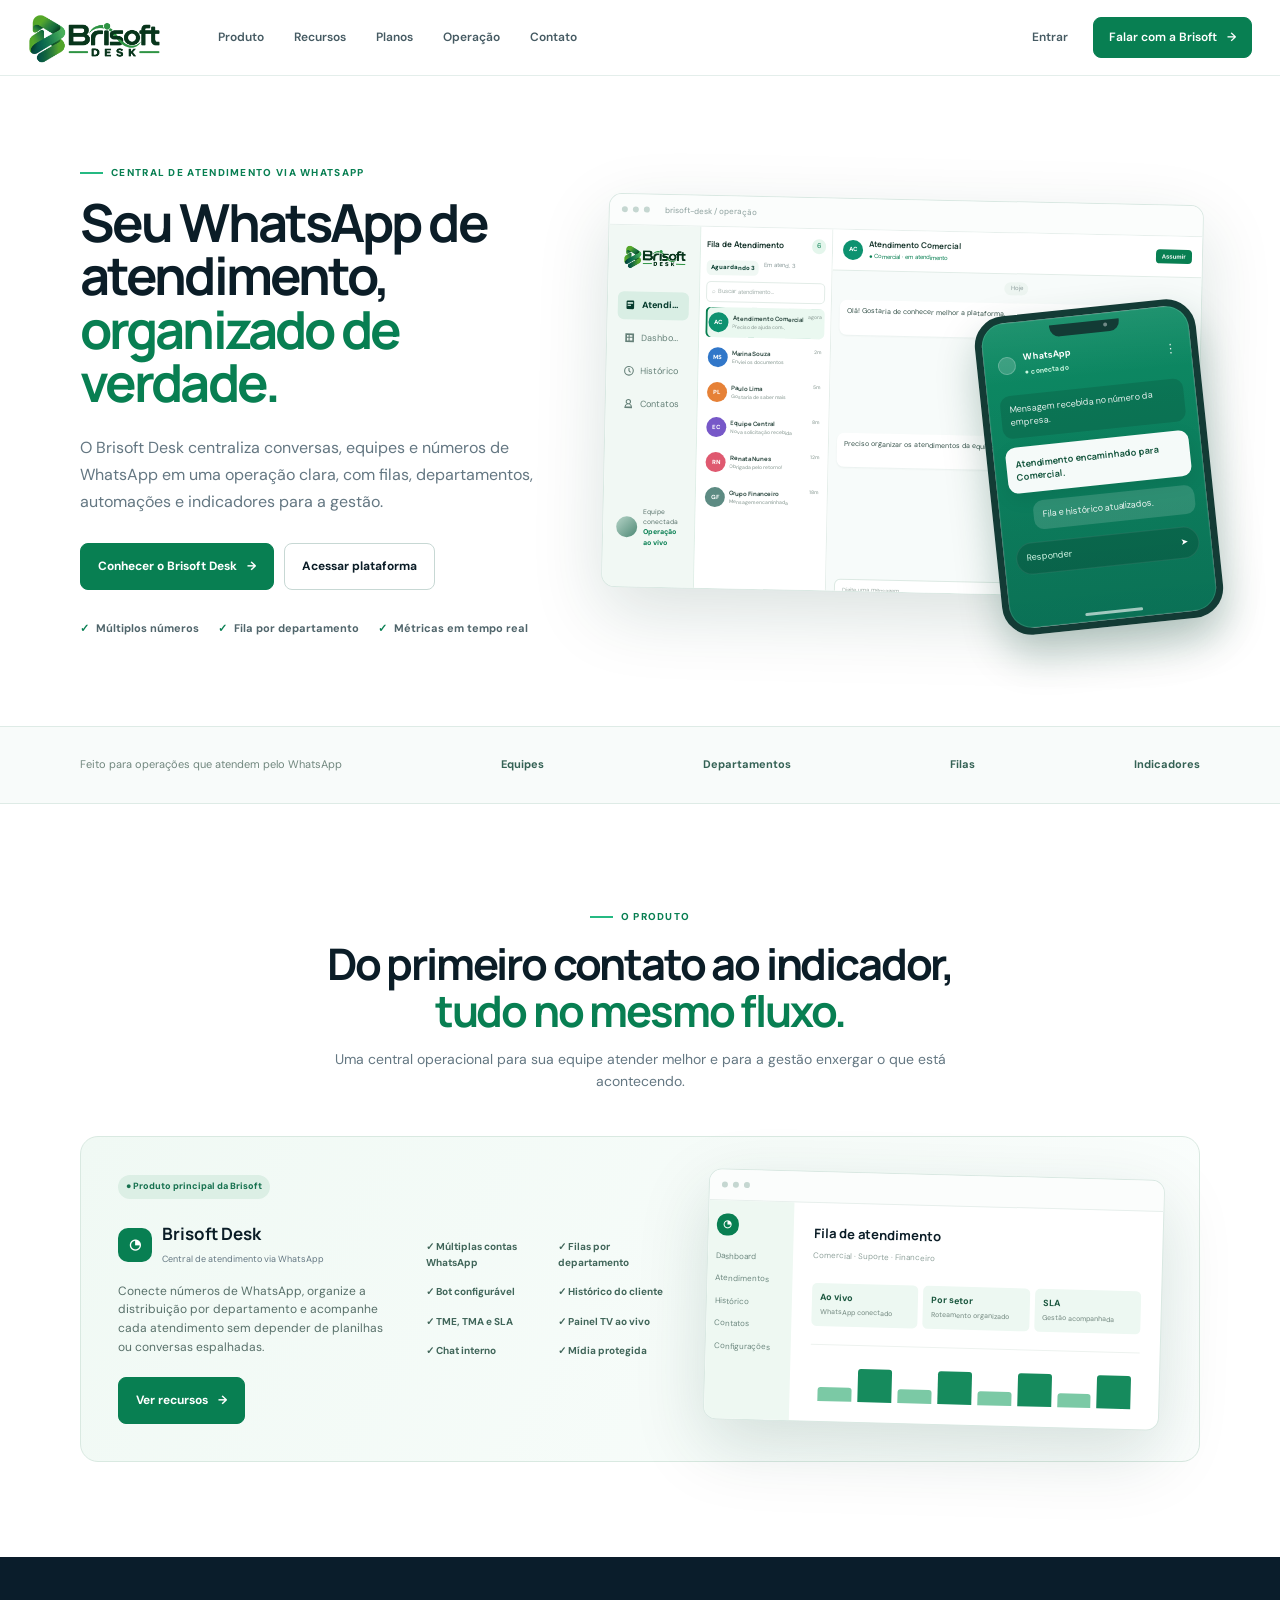
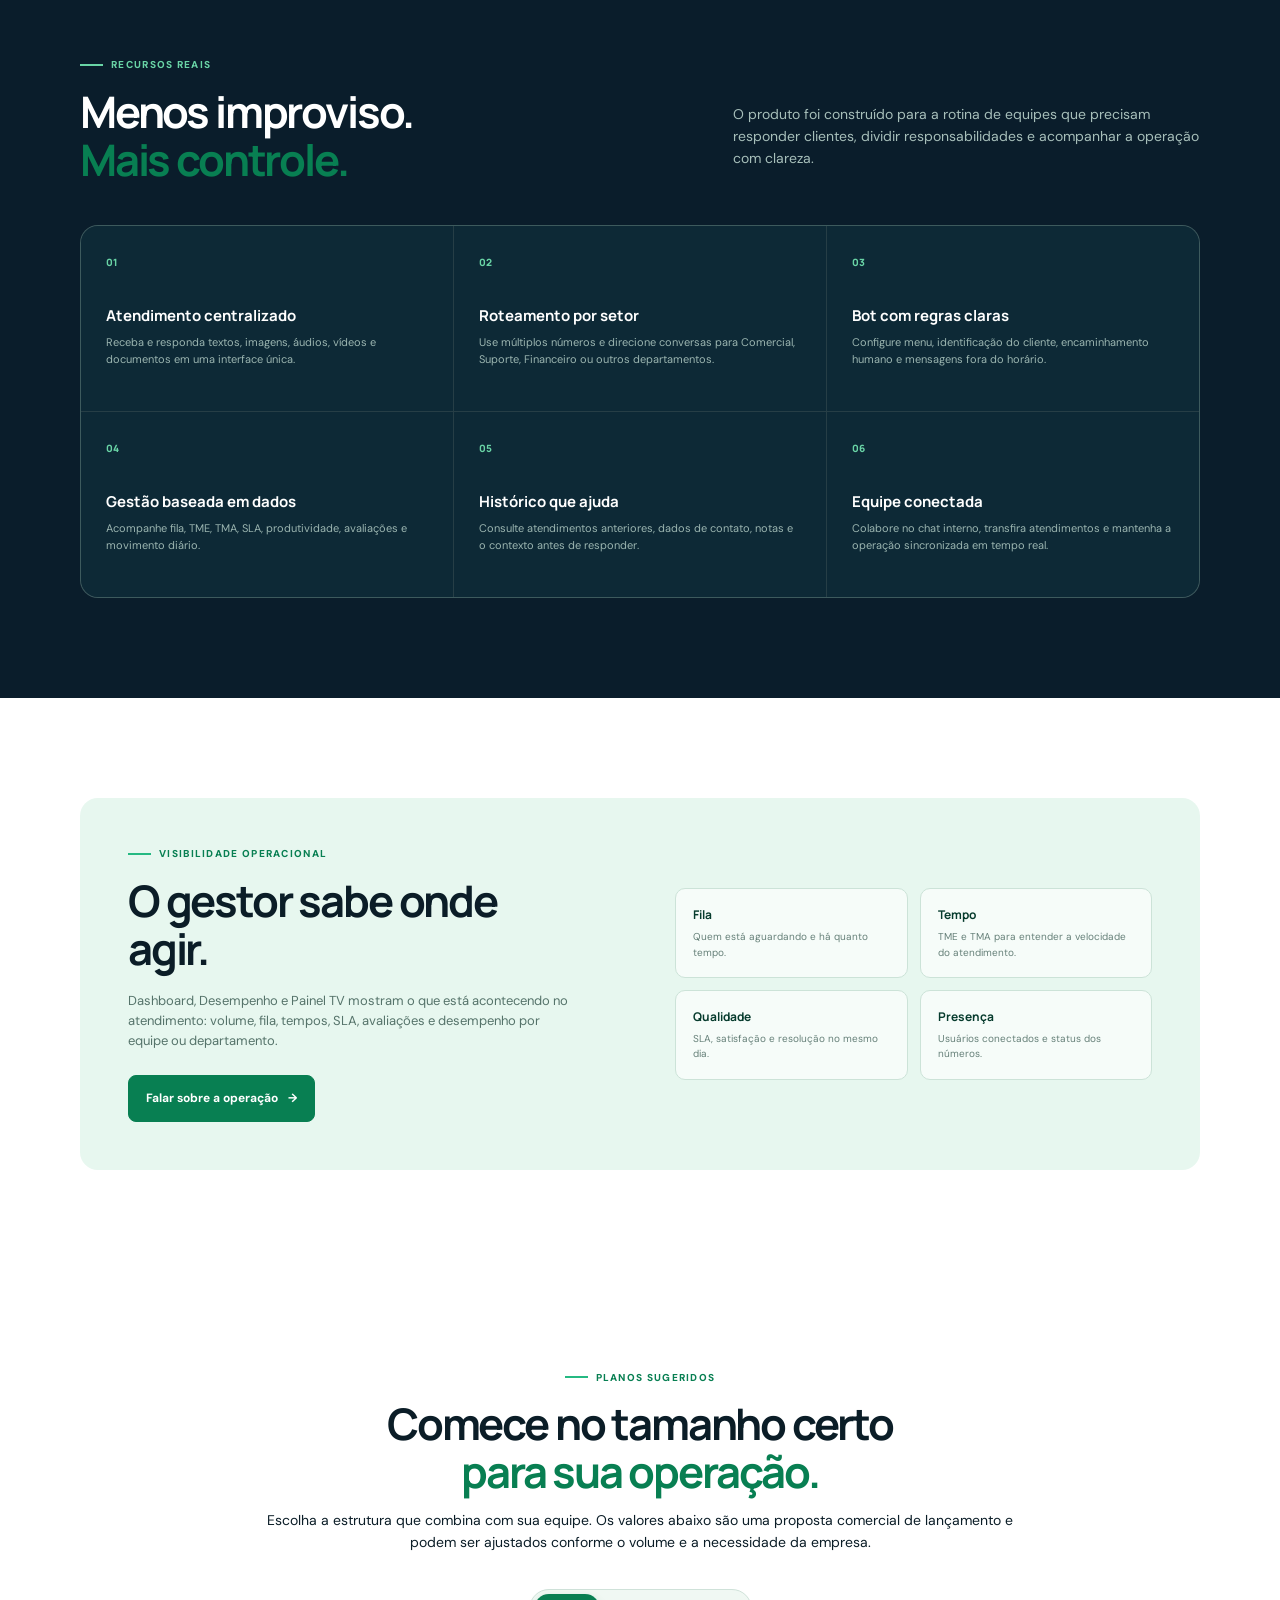
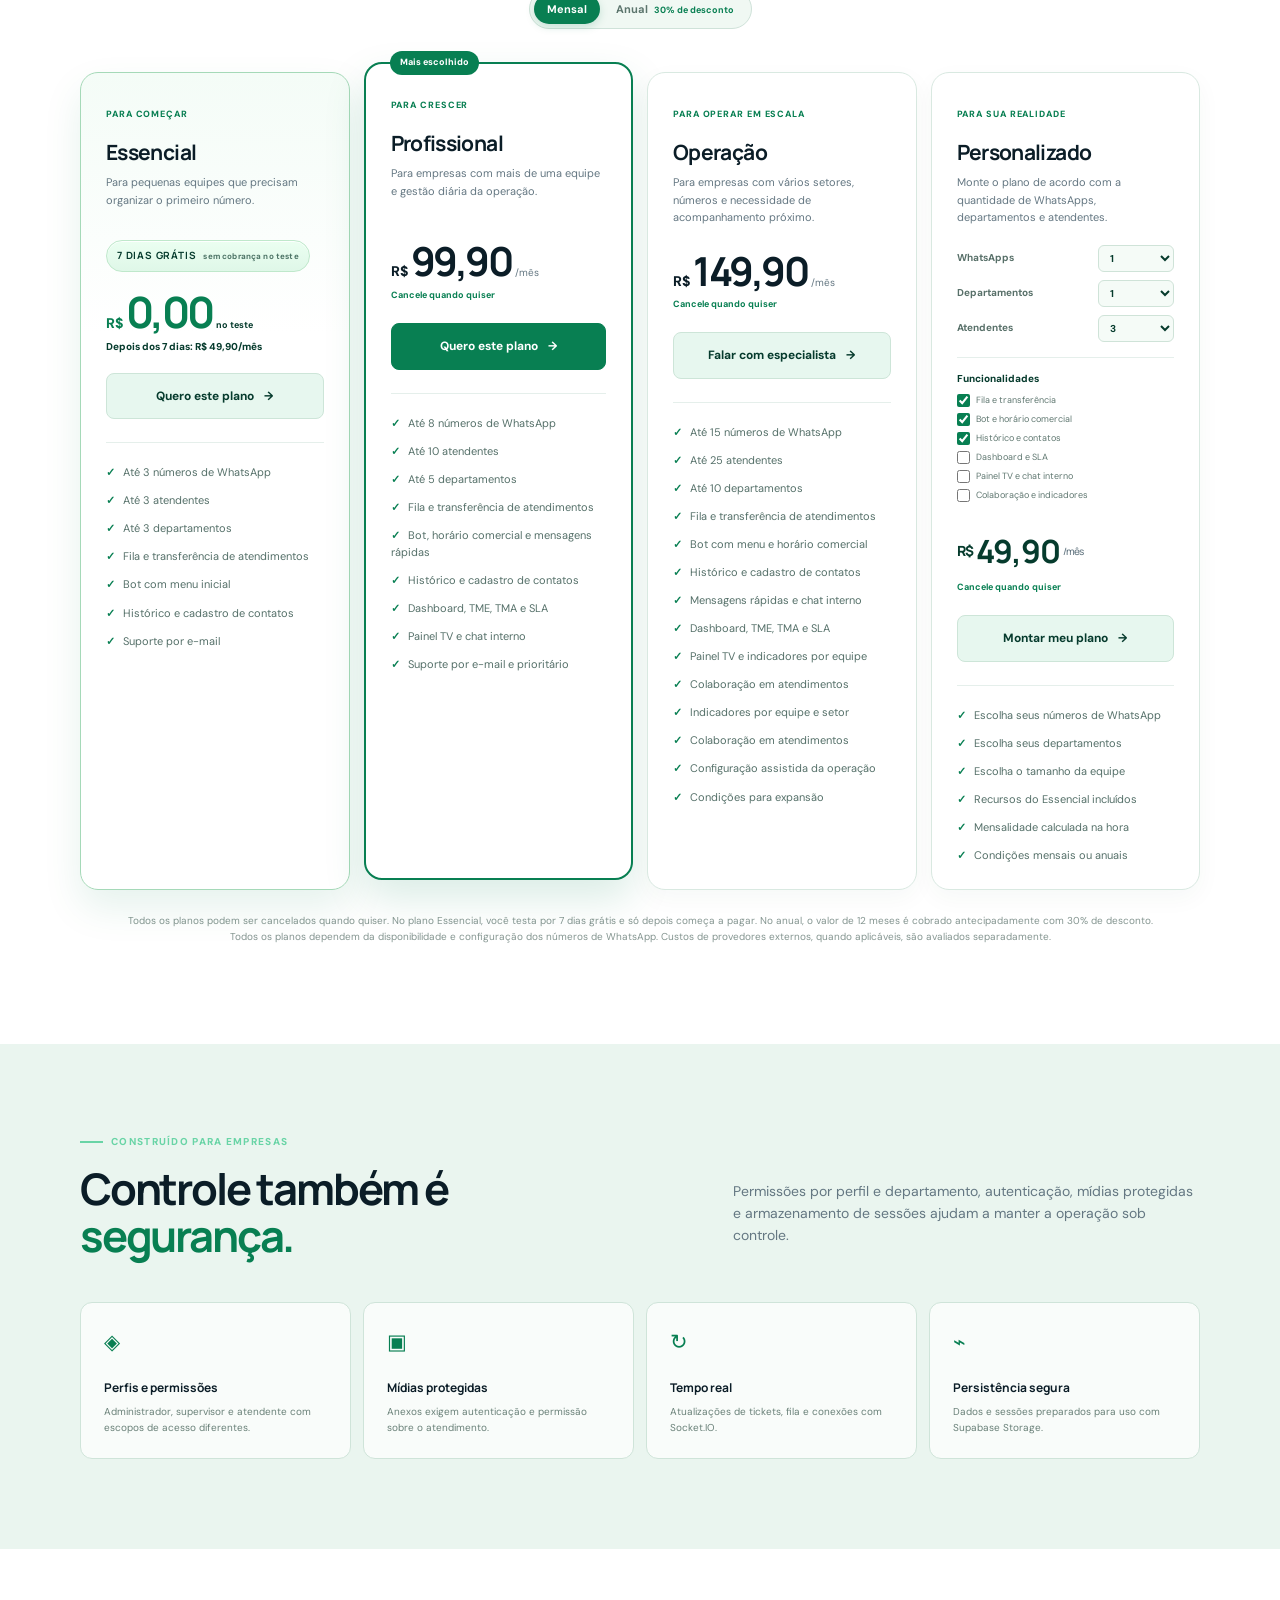
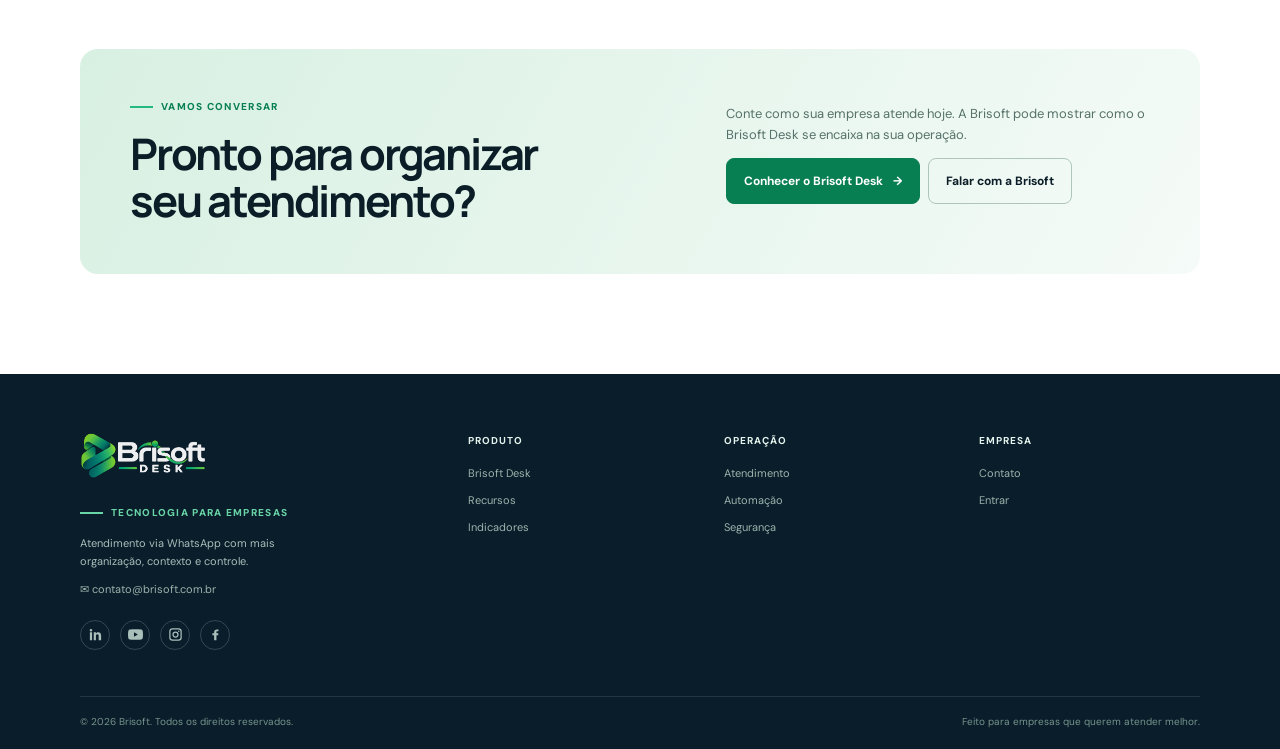
==== index.html @ 1500374e "first commit" ====
<!doctype html>
<html lang="pt-BR">
  <head>
    <meta charset="UTF-8" />
    <meta name="viewport" content="width=device-width, initial-scale=1.0" />
    <meta
      name="description"
      content="Brisoft Desk: central de atendimento via WhatsApp para organizar equipes, filas e indicadores em um só lugar."
    />
    <title>Brisoft Desk | Atendimento via WhatsApp, organizado</title>
    <link rel="preconnect" href="https://fonts.googleapis.com" />
    <link rel="preconnect" href="https://fonts.gstatic.com" crossorigin />
    <link
      href="https://fonts.googleapis.com/css2?family=DM+Sans:wght@400;500;600;700&family=Manrope:wght@700;800&display=swap"
      rel="stylesheet"
    />
    <link rel="stylesheet" href="assets/css/styles.css" />
  </head>
  <body>
    <header class="site-header">
      <a class="brand" href="#inicio" aria-label="Brisoft Desk início"
        ><img src="assets/images/logo_tema_claro.png" alt="Brisoft Desk"
      /></a>
      <button class="menu-toggle" aria-label="Abrir menu" aria-expanded="false">
        <span></span><span></span>
      </button>
      <nav class="main-nav" aria-label="Navegação principal">
        <a href="#produto">Produto</a><a href="#recursos">Recursos</a
        ><a href="#planos">Planos</a><a href="#operacao">Operação</a
        ><a href="#contato">Contato</a>
      </nav>
      <div class="header-actions">
        <a
          class="login-link"
          href="https://desk.brisoft.com.br/login"
          target="_blank"
          rel="noopener noreferrer"
          >Entrar</a
        ><a class="button button-small" href="#contato"
          >Falar com a Brisoft <span>→</span></a
        >
      </div>
    </header>

    <main>
      <section class="hero section-shell" id="inicio">
        <div class="hero-copy reveal">
          <p class="eyebrow">
            <span></span> CENTRAL DE ATENDIMENTO VIA WHATSAPP
          </p>
          <h1>Seu WhatsApp de atendimento, <em>organizado de verdade.</em></h1>
          <p class="hero-text">
            O Brisoft Desk centraliza conversas, equipes e números de WhatsApp
            em uma operação clara, com filas, departamentos, automações e
            indicadores para a gestão.
          </p>
          <div class="hero-actions">
            <a class="button" href="#contato"
              >Conhecer o Brisoft Desk <span>→</span></a
            ><a
              class="button button-outline"
              href="https://desk.brisoft.com.br/login"
              target="_blank"
              rel="noopener noreferrer"
              >Acessar plataforma</a
            >
          </div>
          <ul class="proof-list" aria-label="Recursos reais">
            <li><span>✓</span> Múltiplos números</li>
            <li><span>✓</span> Fila por departamento</li>
            <li><span>✓</span> Métricas em tempo real</li>
          </ul>
        </div>
        <div class="hero-visual reveal reveal-delay">
          <div class="window dashboard-window">
            <div class="window-bar">
              <i></i><i></i><i></i><b>brisoft-desk / operação</b>
            </div>
            <div class="dashboard-layout">
              <aside class="dashboard-sidebar">
                <div class="mini-brand">
                  <img
                    src="assets/images/logo_tema_claro.png"
                    alt="Brisoft Desk"
                  />
                </div>
                <div class="side-item active">
                  <i class="side-icon" aria-hidden="true"
                    ><svg viewBox="0 0 24 24">
                      <path
                        d="M7 4h10a2 2 0 0 1 2 2v12a2 2 0 0 1-2 2H7a2 2 0 0 1-2-2V6a2 2 0 0 1 2-2Zm0 3v3h10V7H7Zm0 5v2h6v-2H7Z"
                      /></svg></i
                  ><span>Atendimentos</span>
                </div>
                <div class="side-item">
                  <i class="side-icon" aria-hidden="true"
                    ><svg viewBox="0 0 24 24">
                      <path
                        d="M4 4h16v16H4V4Zm3 3v3h3V7H7Zm5 0v3h5V7h-5ZM7 12v5h3v-5H7Zm5 0v5h5v-5h-5Z"
                      /></svg></i
                  ><span>Dashboard</span>
                </div>
                <div class="side-item">
                  <i class="side-icon" aria-hidden="true"
                    ><svg viewBox="0 0 24 24">
                      <path
                        d="M12 3a9 9 0 1 0 9 9 9.01 9.01 0 0 0-9-9Zm0 2a7 7 0 1 1-7 7 7.01 7.01 0 0 1 7-7Zm-1 2v5.41l3.3 3.3 1.4-1.42-2.7-2.7V7h-2Z"
                      /></svg></i
                  ><span>Histórico</span>
                </div>
                <div class="side-item">
                  <i class="side-icon" aria-hidden="true"
                    ><svg viewBox="0 0 24 24">
                      <path
                        d="M12 3a5 5 0 0 1 5 5c0 1.7-.85 3.2-2.15 4.1A7 7 0 0 1 19 18v2H5v-2a7 7 0 0 1 4.15-5.9A5 5 0 0 1 12 3Zm0 2a3 3 0 1 0 0 6 3 3 0 0 0 0-6ZM12 13a5 5 0 0 0-4.9 4h9.8a5 5 0 0 0-4.9-4Z"
                      /></svg></i
                  ><span>Contatos</span>
                </div>
                <div class="agent">
                  <span class="avatar"></span
                  ><small>Equipe conectada<br /><b>Operação ao vivo</b></small>
                </div>
              </aside>
              <aside class="inbox-queue">
                <div class="queue-heading">
                  <strong>Fila de Atendimento</strong><span>6</span>
                </div>
                <div class="queue-tabs">
                  <b>Aguardando 3</b><span>Em atend. 3</span>
                </div>
                <div class="queue-search">⌕ Buscar atendimento...</div>
                <div class="queue-chat active">
                  <i class="fake-avatar avatar-a">AC</i
                  ><span
                    ><strong>Atendimento Comercial</strong
                    ><small>Preciso de ajuda com...</small></span
                  ><b>agora</b>
                </div>
                <div class="queue-chat">
                  <i class="fake-avatar avatar-b">MS</i
                  ><span
                    ><strong>Marina Souza</strong
                    ><small>Enviei os documentos</small></span
                  ><b>2m</b>
                </div>
                <div class="queue-chat">
                  <i class="fake-avatar avatar-c">PL</i
                  ><span
                    ><strong>Paulo Lima</strong
                    ><small>Gostaria de saber mais</small></span
                  ><b>5m</b>
                </div>
                <div class="queue-chat">
                  <i class="fake-avatar avatar-d">EC</i
                  ><span
                    ><strong>Equipe Central</strong
                    ><small>Nova solicitação recebida</small></span
                  ><b>8m</b>
                </div>
                <div class="queue-chat">
                  <i class="fake-avatar avatar-e">RN</i
                  ><span
                    ><strong>Renata Nunes</strong
                    ><small>Obrigada pelo retorno!</small></span
                  ><b>12m</b>
                </div>
                <div class="queue-chat">
                  <i class="fake-avatar avatar-f">GF</i
                  ><span
                    ><strong>Grupo Financeiro</strong
                    ><small>Mensagem encaminhada</small></span
                  ><b>18m</b>
                </div>
              </aside>
              <div class="dashboard-main inbox-main">
                <div class="chat-contact-header">
                  <i class="fake-avatar avatar-a">AC</i>
                  <div>
                    <strong>Atendimento Comercial</strong
                    ><small>● Comercial · em atendimento</small>
                  </div>
                  <button type="button">Assumir</button>
                </div>
                <div class="chat-date">Hoje</div>
                <div class="chat-message received">
                  Olá! Gostaria de conhecer melhor a plataforma.<small
                    >14:08</small
                  >
                </div>
                <div class="chat-message sent">
                  Claro! Vou te mostrar como funciona.<small>14:08 ✓✓</small>
                </div>
                <div class="chat-message bot">
                  <b>Assistente Virtual · BOT</b>Olá! Como podemos ajudar sua
                  empresa hoje?<small>14:09 ✓✓</small>
                </div>
                <div class="chat-message received">
                  Preciso organizar os atendimentos da equipe.<small
                    >14:10</small
                  >
                </div>
                <div class="chat-message sent">
                  Perfeito. Vou encaminhar para um especialista.<small
                    >14:10 ✓✓</small
                  >
                </div>
                <div class="chat-composer">Digite uma mensagem... <b>➤</b></div>
              </div>
            </div>
          </div>
          <div class="phone-card">
            <div class="phone-notch"></div>
            <div class="phone-top">
              <span class="avatar"></span
              ><b>WhatsApp <small>● conectado</small></b
              ><span>⋮</span>
            </div>
            <p>Mensagem recebida no número da empresa.</p>
            <strong>Atendimento encaminhado para Comercial.</strong>
            <p class="reply">Fila e histórico atualizados.</p>
            <div class="message-bar">Responder <span>➤</span></div>
            <div class="phone-home"></div>
          </div>
        </div>
      </section>

      <section class="trust-strip">
        <div class="section-shell">
          <span>Feito para operações que atendem pelo WhatsApp</span
          ><b>Equipes</b><b>Departamentos</b><b>Filas</b><b>Indicadores</b>
        </div>
      </section>

      <section class="solutions section-shell" id="produto">
        <div class="center-heading reveal">
          <p class="eyebrow center"><span></span> O PRODUTO</p>
          <h2>
            Do primeiro contato ao indicador,<br /><em>tudo no mesmo fluxo.</em>
          </h2>
          <p>
            Uma central operacional para sua equipe atender melhor e para a
            gestão enxergar o que está acontecendo.
          </p>
        </div>
        <div class="solution-feature reveal">
          <div class="feature-copy">
            <span class="product-tag">● Produto principal da Brisoft</span>
            <div class="product-title">
              <span class="product-icon">◔</span>
              <div>
                <h3>Brisoft Desk</h3>
                <small>Central de atendimento via WhatsApp</small>
              </div>
            </div>
            <p>
              Conecte números de WhatsApp, organize a distribuição por
              departamento e acompanhe cada atendimento sem depender de
              planilhas ou conversas espalhadas.
            </p>
            <a class="button" href="#recursos">Ver recursos <span>→</span></a>
          </div>
          <div class="feature-points">
            <span>✓ Múltiplas contas WhatsApp</span
            ><span>✓ Filas por departamento</span><span>✓ Bot configurável</span
            ><span>✓ Histórico do cliente</span><span>✓ TME, TMA e SLA</span
            ><span>✓ Painel TV ao vivo</span><span>✓ Chat interno</span
            ><span>✓ Mídia protegida</span>
          </div>
          <div class="feature-screen">
            <div class="window compact-window">
              <div class="window-bar"><i></i><i></i><i></i><b></b></div>
              <div class="compact-content">
                <div class="compact-side">
                  <span class="product-icon">◔</span>
                  <p>Dashboard</p>
                  <p>Atendimentos</p>
                  <p>Histórico</p>
                  <p>Contatos</p>
                  <p>Configurações</p>
                </div>
                <div class="compact-main">
                  <strong>Fila de atendimento</strong
                  ><small>Comercial · Suporte · Financeiro</small>
                  <div class="compact-stats">
                    <b>Ao vivo<small>WhatsApp conectado</small></b
                    ><b>Por setor<small>Roteamento organizado</small></b
                    ><b>SLA<small>Gestão acompanhada</small></b>
                  </div>
                  <div class="mini-chart">
                    <i></i><i></i><i></i><i></i><i></i><i></i><i></i><i></i>
                  </div>
                </div>
              </div>
            </div>
          </div>
        </div>
      </section>

      <section class="feature-band" id="recursos">
        <div class="section-shell">
          <div class="split-heading reveal">
            <div>
              <p class="eyebrow"><span></span> RECURSOS REAIS</p>
              <h2>Menos improviso.<br /><em>Mais controle.</em></h2>
            </div>
            <p>
              O produto foi construído para a rotina de equipes que precisam
              responder clientes, dividir responsabilidades e acompanhar a
              operação com clareza.
            </p>
          </div>
          <div class="resource-grid reveal">
            <article>
              <span>01</span>
              <h3>Atendimento centralizado</h3>
              <p>
                Receba e responda textos, imagens, áudios, vídeos e documentos
                em uma interface única.
              </p>
            </article>
            <article>
              <span>02</span>
              <h3>Roteamento por setor</h3>
              <p>
                Use múltiplos números e direcione conversas para Comercial,
                Suporte, Financeiro ou outros departamentos.
              </p>
            </article>
            <article>
              <span>03</span>
              <h3>Bot com regras claras</h3>
              <p>
                Configure menu, identificação do cliente, encaminhamento humano
                e mensagens fora do horário.
              </p>
            </article>
            <article>
              <span>04</span>
              <h3>Gestão baseada em dados</h3>
              <p>
                Acompanhe fila, TME, TMA, SLA, produtividade, avaliações e
                movimento diário.
              </p>
            </article>
            <article>
              <span>05</span>
              <h3>Histórico que ajuda</h3>
              <p>
                Consulte atendimentos anteriores, dados de contato, notas e o
                contexto antes de responder.
              </p>
            </article>
            <article>
              <span>06</span>
              <h3>Equipe conectada</h3>
              <p>
                Colabore no chat interno, transfira atendimentos e mantenha a
                operação sincronizada em tempo real.
              </p>
            </article>
          </div>
        </div>
      </section>

      <section class="operation section-shell" id="operacao">
        <div class="operation-card reveal">
          <div class="operation-copy">
            <p class="eyebrow"><span></span> VISIBILIDADE OPERACIONAL</p>
            <h2>O gestor sabe onde agir.</h2>
            <p>
              Dashboard, Desempenho e Painel TV mostram o que está acontecendo
              no atendimento: volume, fila, tempos, SLA, avaliações e desempenho
              por equipe ou departamento.
            </p>
            <a class="button" href="#contato"
              >Falar sobre a operação <span>→</span></a
            >
          </div>
          <div class="operation-list">
            <div>
              <strong>Fila</strong
              ><span>Quem está aguardando e há quanto tempo.</span>
            </div>
            <div>
              <strong>Tempo</strong
              ><span>TME e TMA para entender a velocidade do atendimento.</span>
            </div>
            <div>
              <strong>Qualidade</strong
              ><span>SLA, satisfação e resolução no mesmo dia.</span>
            </div>
            <div>
              <strong>Presença</strong
              ><span>Usuários conectados e status dos números.</span>
            </div>
          </div>
        </div>
      </section>

      <section class="pricing section-shell" id="planos">
        <div class="center-heading reveal">
          <p class="eyebrow center"><span></span> PLANOS SUGERIDOS</p>
          <h2>Comece no tamanho certo<br /><em>para sua operação.</em></h2>
          <p>
            Escolha a estrutura que combina com sua equipe. Os valores abaixo
            são uma proposta comercial de lançamento e podem ser ajustados
            conforme o volume e a necessidade da empresa.
          </p>
          <div
            class="billing-toggle"
            role="group"
            aria-label="Periodicidade de cobrança"
          >
            <button type="button" class="active" data-billing="monthly">
              Mensal
            </button>
            <button type="button" data-billing="annual">
              Anual <span>30% de desconto</span>
            </button>
          </div>
        </div>
        <div class="pricing-grid reveal">
          <article class="pricing-card trial-plan">
            <div class="pricing-top">
              <span class="pricing-label">Para começar</span>
              <h3>Essencial</h3>
              <p>
                Para pequenas equipes que precisam organizar o primeiro número.
              </p>
            </div>
            <span class="trial-badge"><strong>7 DIAS GRÁTIS</strong><small>sem cobrança no teste</small></span>
            <div
              class="price trial-price"
              data-monthly="49,90"
              data-trial="0,00"
              data-annual="34,99"
              data-total="419,90"
            >
              <small>R$</small><strong>0,00</strong
              ><span class="price-period">no teste</span>
            </div>
            <small class="price-billing">Depois dos 7 dias: R$ 49,90/mês</small>
            <a
              class="button pricing-button"
              href="mailto:contato@brisoft.com.br?subject=Plano%20Essencial%20Brisoft%20Desk"
              >Quero este plano <span>→</span></a
            >
            <ul>
              <li>Até 3 números de WhatsApp</li>
              <li>Até 3 atendentes</li>
              <li>Até 3 departamentos</li>
              <li>Fila e transferência de atendimentos</li>
              <li>Bot com menu inicial</li>
              <li>Histórico e cadastro de contatos</li>
              <li>Suporte por e-mail</li>
            </ul>
          </article>
          <article class="pricing-card featured">
            <span class="popular-badge">Mais escolhido</span>
            <div class="pricing-top">
              <span class="pricing-label">Para crescer</span>
              <h3>Profissional</h3>
              <p>
                Para empresas com mais de uma equipe e gestão diária da
                operação.
              </p>
            </div>
            <div
              class="price"
              data-monthly="99,90"
              data-annual="69,99"
              data-total="839,90"
            >
              <small>R$</small><strong>99,90</strong
              ><span class="price-period">/mês</span>
            </div>
            <small class="price-billing">Cancele quando quiser</small>
            <a
              class="button pricing-button"
              href="mailto:contato@brisoft.com.br?subject=Plano%20Profissional%20Brisoft%20Desk"
              >Quero este plano <span>→</span></a
            >
            <ul>
              <li>Até 8 números de WhatsApp</li>
              <li>Até 10 atendentes</li>
              <li>Até 5 departamentos</li>
              <li>Fila e transferência de atendimentos</li>
              <li>Bot, horário comercial e mensagens rápidas</li>
              <li>Histórico e cadastro de contatos</li>
              <li>Dashboard, TME, TMA e SLA</li>
              <li>Painel TV e chat interno</li>
              <li>Suporte por e-mail e prioritário</li>
            </ul>
          </article>
          <article class="pricing-card">
            <div class="pricing-top">
              <span class="pricing-label">Para operar em escala</span>
              <h3>Operação</h3>
              <p>
                Para empresas com vários setores, números e necessidade de
                acompanhamento próximo.
              </p>
            </div>
            <div
              class="price"
              data-monthly="149,90"
              data-annual="104,99"
              data-total="1.259,90"
            >
              <small>R$</small><strong>149,90</strong
              ><span class="price-period">/mês</span>
            </div>
            <small class="price-billing">Cancele quando quiser</small>
            <a
              class="button pricing-button"
              href="mailto:contato@brisoft.com.br?subject=Plano%20Opera%C3%A7%C3%A3o%20Brisoft%20Desk"
              >Falar com especialista <span>→</span></a
            >
            <ul>
              <li>Até 15 números de WhatsApp</li>
              <li>Até 25 atendentes</li>
              <li>Até 10 departamentos</li>
              <li>Fila e transferência de atendimentos</li>
              <li>Bot com menu e horário comercial</li>
              <li>Histórico e cadastro de contatos</li>
              <li>Mensagens rápidas e chat interno</li>
              <li>Dashboard, TME, TMA e SLA</li>
              <li>Painel TV e indicadores por equipe</li>
              <li>Colaboração em atendimentos</li>
              <li>Indicadores por equipe e setor</li>
              <li>Colaboração em atendimentos</li>
              <li>Configuração assistida da operação</li>
              <li>Condições para expansão</li>
            </ul>
          </article>
          <article class="pricing-card custom-plan">
            <div class="pricing-top">
              <span class="pricing-label">Para sua realidade</span>
              <h3>Personalizado</h3>
              <p>
                Monte o plano de acordo com a quantidade de WhatsApps,
                departamentos e atendentes.
              </p>
            </div>
            <div class="custom-configurator">
              <label
                >WhatsApps<select data-custom="whatsapp">
                  <option>1</option>
                  <option>3</option>
                  <option>5</option>
                  <option>8</option>
                  <option>15</option>
                  <option>20</option>
                </select></label
              >
              <label
                >Departamentos<select data-custom="departments">
                  <option>1</option>
                  <option>3</option>
                  <option>5</option>
                  <option>10</option>
                  <option>15</option>
                </select></label
              >
              <label
                >Atendentes<select data-custom="agents">
                  <option>3</option>
                  <option>5</option>
                  <option>10</option>
                  <option>25</option>
                  <option>50</option>
                </select></label
              >
            </div>
            <div
              class="custom-features"
              aria-label="Funcionalidades do plano personalizado"
            >
              <span>Funcionalidades</span>
              <label
                ><input
                  type="checkbox"
                  data-custom-feature="Fila e transferência"
                  data-feature-price="0"
                  checked
                />
                Fila e transferência</label
              >
              <label
                ><input
                  type="checkbox"
                  data-custom-feature="Bot e horário comercial"
                  data-feature-price="12"
                  checked
                />
                Bot e horário comercial</label
              >
              <label
                ><input
                  type="checkbox"
                  data-custom-feature="Histórico e contatos"
                  data-feature-price="8"
                  checked
                />
                Histórico e contatos</label
              >
              <label
                ><input
                  type="checkbox"
                  data-custom-feature="Dashboard, TME, TMA e SLA"
                  data-feature-price="18"
                />
                Dashboard e SLA</label
              >
              <label
                ><input
                  type="checkbox"
                  data-custom-feature="Painel TV e chat interno"
                  data-feature-price="15"
                />
                Painel TV e chat interno</label
              >
              <label
                ><input
                  type="checkbox"
                  data-custom-feature="Colaboração e indicadores por equipe"
                  data-feature-price="20"
                />
                Colaboração e indicadores</label
              >
            </div>
            <div class="custom-price">
              <small>R$</small><strong data-custom-price>79,90</strong
              ><span>/mês</span>
            </div>
            <small class="price-billing">Cancele quando quiser</small>
            <a
              class="button pricing-button"
              data-custom-email
              href="mailto:contato@brisoft.com.br?subject=Plano%20Personalizado%20Brisoft%20Desk"
              >Montar meu plano <span>→</span></a
            >
            <ul>
              <li>Escolha seus números de WhatsApp</li>
              <li>Escolha seus departamentos</li>
              <li>Escolha o tamanho da equipe</li>
              <li>Recursos do Essencial incluídos</li>
              <li>Mensalidade calculada na hora</li>
              <li>Condições mensais ou anuais</li>
            </ul>
          </article>
        </div>
        <p class="pricing-note">
          Todos os planos podem ser cancelados quando quiser. No plano
          Essencial, você testa por 7 dias grátis e só depois começa a pagar. No
          anual, o valor de 12 meses é cobrado antecipadamente com 30% de
          desconto.
          <br />
          Todos os planos dependem da disponibilidade e configuração dos números
          de WhatsApp. Custos de provedores externos, quando aplicáveis, são
          avaliados separadamente.
        </p>
      </section>

      <section class="security" id="seguranca">
        <div class="section-shell">
          <div class="split-heading reveal">
            <div>
              <p class="eyebrow"><span></span> CONSTRUÍDO PARA EMPRESAS</p>
              <h2>Controle também é<br /><em>segurança.</em></h2>
            </div>
            <p>
              Permissões por perfil e departamento, autenticação, mídias
              protegidas e armazenamento de sessões ajudam a manter a operação
              sob controle.
            </p>
          </div>
          <div class="security-grid reveal">
            <div>
              <span>◈</span><strong>Perfis e permissões</strong>
              <p>
                Administrador, supervisor e atendente com escopos de acesso
                diferentes.
              </p>
            </div>
            <div>
              <span>▣</span><strong>Mídias protegidas</strong>
              <p>Anexos exigem autenticação e permissão sobre o atendimento.</p>
            </div>
            <div>
              <span>↻</span><strong>Tempo real</strong>
              <p>Atualizações de tickets, fila e conexões com Socket.IO.</p>
            </div>
            <div>
              <span>⌁</span><strong>Persistência segura</strong>
              <p>Dados e sessões preparados para uso com Supabase Storage.</p>
            </div>
          </div>
        </div>
      </section>

      <section class="final-cta section-shell" id="contato">
        <div class="cta-panel reveal">
          <div>
            <p class="eyebrow"><span></span> VAMOS CONVERSAR</p>
            <h2>Pronto para organizar<br />seu atendimento?</h2>
          </div>
          <div>
            <p>
              Conte como sua empresa atende hoje. A Brisoft pode mostrar como o
              Brisoft Desk se encaixa na sua operação.
            </p>
            <a
              class="button"
              href="mailto:contato@brisoft.com.br?subject=Conhecer%20o%20Brisoft%20Desk"
              >Conhecer o Brisoft Desk <span>→</span></a
            ><a
              class="button button-dark-outline"
              href="mailto:contato@brisoft.com.br"
              >Falar com a Brisoft</a
            >
          </div>
        </div>
      </section>
    </main>

    <footer class="site-footer">
      <div class="footer-grid section-shell">
        <div class="footer-brand">
          <a class="brand" href="#inicio"
            ><img src="assets/images/logo_tema_escuro.png" alt="Brisoft Desk"
          /></a>
          <p class="eyebrow"><span></span> TECNOLOGIA PARA EMPRESAS</p>
          <p>
            Atendimento via WhatsApp com mais organização, contexto e controle.
          </p>
          <a href="mailto:contato@brisoft.com.br">✉ contato@brisoft.com.br</a>
          <div class="social-links" aria-label="Redes sociais da Brisoft">
            <a
              href="https://www.linkedin.com/company/brisoft/"
              target="_blank"
              rel="noopener noreferrer"
              aria-label="LinkedIn"
            >
              <svg viewBox="0 0 24 24" aria-hidden="true">
                <path
                  d="M6.5 8.5H3V21h3.5V8.5ZM4.75 3A2.05 2.05 0 1 0 4.75 7.1 2.05 2.05 0 0 0 4.75 3ZM21 13.84c0-3.76-2-5.51-4.66-5.51-2.15 0-3.12 1.18-3.66 2.01V8.5H9.17V21h3.51v-6.19c0-1.63.3-3.2 2.33-3.2 2 0 2.03 1.86 2.03 3.31V21H21v-7.16Z"
                />
              </svg>
            </a>
            <a
              href="https://www.youtube.com/@brisoft"
              target="_blank"
              rel="noopener noreferrer"
              aria-label="YouTube"
            >
              <svg viewBox="0 0 24 24" aria-hidden="true">
                <path
                  d="M23.5 6.2a3.04 3.04 0 0 0-2.14-2.15C19.47 3.5 12 3.5 12 3.5s-7.47 0-9.36.55A3.04 3.04 0 0 0 .5 6.2 31.5 31.5 0 0 0 0 12a31.5 31.5 0 0 0 .5 5.8 3.04 3.04 0 0 0 2.14 2.15c1.89.55 9.36.55 9.36.55s7.47 0 9.36-.55a3.04 3.04 0 0 0 2.14-2.15A31.5 31.5 0 0 0 24 12a31.5 31.5 0 0 0-.5-5.8ZM9.55 15.56V8.44L15.82 12l-6.27 3.56Z"
                />
              </svg>
            </a>
            <a
              href="https://www.instagram.com/brisoft/"
              target="_blank"
              rel="noopener noreferrer"
              aria-label="Instagram"
            >
              <svg viewBox="0 0 24 24" aria-hidden="true">
                <path
                  d="M7.2 2h9.6A5.2 5.2 0 0 1 22 7.2v9.6a5.2 5.2 0 0 1-5.2 5.2H7.2A5.2 5.2 0 0 1 2 16.8V7.2A5.2 5.2 0 0 1 7.2 2Zm-.23 2A3.2 3.2 0 0 0 4 7.2v9.6A3.2 3.2 0 0 0 7.2 20h9.6a3.2 3.2 0 0 0 3.2-3.2V7.2A3.2 3.2 0 0 0 16.8 4H6.97Zm10.28 1.5a1.25 1.25 0 1 1 0 2.5 1.25 1.25 0 0 1 0-2.5ZM12 7a5 5 0 1 1 0 10 5 5 0 0 1 0-10Zm0 2a3 3 0 1 0 0 6 3 3 0 0 0 0-6Z"
                />
              </svg>
            </a>
            <a
              href="https://www.facebook.com/brisoft/"
              target="_blank"
              rel="noopener noreferrer"
              aria-label="Facebook"
            >
              <svg viewBox="0 0 24 24" aria-hidden="true">
                <path
                  d="M13.5 21v-8h2.75l.4-3h-3.15V8.08c0-.87.24-1.46 1.5-1.46h1.8V3.94c-.31-.04-1.38-.14-2.63-.14-2.6 0-4.38 1.59-4.38 4.5V10H7v3h2.79v8h3.71Z"
                />
              </svg>
            </a>
          </div>
        </div>
        <div>
          <h4>PRODUTO</h4>
          <a href="#produto">Brisoft Desk</a><a href="#recursos">Recursos</a
          ><a href="#operacao">Indicadores</a>
        </div>
        <div>
          <h4>OPERAÇÃO</h4>
          <a href="#recursos">Atendimento</a><a href="#recursos">Automação</a
          ><a href="#seguranca">Segurança</a>
        </div>
        <div>
          <h4>EMPRESA</h4>
          <a href="#contato">Contato</a
          ><a
            href="https://desk.brisoft.com.br/login"
            target="_blank"
            rel="noopener noreferrer"
            >Entrar</a
          >
        </div>
      </div>
      <div class="footer-bottom section-shell">
        © 2026 Brisoft. Todos os direitos reservados.<span
          >Feito para empresas que querem atender melhor.</span
        >
      </div>
    </footer>
    <script src="assets/js/script.js"></script>
  </body>
</html>
---- assets/css/styles.css ----
﻿:root {
  --green: #087f52;
  --green-dark: #063b2d;
  --green-bright: #25b982;
  --green-soft: #e7f7ef;
  --ink: #0b1d27;
  --muted: #647782;
  --line: #dce7e4;
  --pale: #f3f8f6;
  --white: #fff;
  --navy: #0a1d2b;
  --radius: 18px;
}

* {
  box-sizing: border-box;
}
html {
  scroll-behavior: smooth;
}
body {
  margin: 0;
  color: var(--ink);
  background: var(--white);
  font:
    14px/1.55 "DM Sans",
    sans-serif;
  -webkit-font-smoothing: antialiased;
}
@keyframes header-drop {
  from {
    opacity: 0;
    transform: translateY(-12px);
  }
  to {
    opacity: 1;
    transform: translateY(0);
  }
}
@keyframes visual-float {
  0%,
  100% {
    transform: translateY(0) rotate(1.2deg);
  }
  50% {
    transform: translateY(-8px) rotate(1.2deg);
  }
}
@keyframes phone-float {
  0%,
  100% {
    transform: rotate(-5deg) translateY(0);
  }
  50% {
    transform: rotate(-5deg) translateY(-10px);
  }
}
@keyframes bar-rise {
  from {
    transform: scaleY(0.25);
    transform-origin: bottom;
  }
  to {
    transform: scaleY(1);
    transform-origin: bottom;
  }
}
a {
  color: inherit;
}
.section-shell {
  width: min(1120px, calc(100% - 48px));
  margin-inline: auto;
}
.site-header {
  height: 76px;
  display: flex;
  align-items: center;
  padding: 0 max(28px, calc((100vw - 1280px) / 2));
  border-bottom: 1px solid #e4eeeb;
  background: rgba(255, 255, 255, 0.94);
  backdrop-filter: blur(12px);
  position: sticky;
  top: 0;
  z-index: 10;
  animation: header-drop 0.7s ease both;
}
.brand {
  display: flex;
  align-items: center;
  text-decoration: none;
}
.brand img {
  width: 132px;
  height: auto;
  display: block;
}
.main-nav {
  display: flex;
  gap: 30px;
  margin-left: 58px;
}
.main-nav a,
.header-actions a {
  text-decoration: none;
  color: #455a62;
  font-size: 12px;
  font-weight: 600;
}
.main-nav a:hover,
.footer-grid a:hover {
  color: var(--green);
}
.main-nav a {
  transition: color 0.2s ease, transform 0.2s ease;
}
.main-nav a:hover {
  transform: translateY(-1px);
}
.header-actions {
  margin-left: auto;
  display: flex;
  align-items: center;
  gap: 25px;
}
.header-actions .button {
  color: #fff;
}
.button {
  display: inline-flex;
  gap: 10px;
  align-items: center;
  background: var(--green);
  color: #fff;
  border: 1px solid var(--green);
  border-radius: 8px;
  padding: 13px 17px;
  font-size: 12px;
  font-weight: 700;
  text-decoration: none;
  transition:
    transform 0.2s,
    background 0.2s,
    box-shadow 0.2s;
}
.button:hover {
  transform: translateY(-2px);
  background: #056440;
  box-shadow: 0 9px 20px rgba(8, 127, 82, 0.18);
}
.button-small {
  padding: 10px 15px;
}
.button-outline {
  color: var(--ink);
  background: #fff;
  border-color: #c7d8d4;
}
.button-outline:hover {
  background: var(--pale);
}
.button-dark-outline {
  margin-left: 8px;
  color: var(--ink);
  background: transparent;
  border-color: #aec5bc;
}
.solutions {
  padding: 105px 0 95px;
}
.center-heading {
  max-width: 680px;
  margin: 0 auto 43px;
  text-align: center;
}
.eyebrow.center {
  justify-content: center;
}
.center-heading h2,
.split-heading h2,
.operation h2 {
  margin: 0;
  font-size: clamp(31px, 3.4vw, 45px);
  line-height: 1.1;
  letter-spacing: -0.05em;
}
.center-heading > p:last-child,
.split-heading > p {
  color: var(--muted);
  font-size: 14px;
}
.billing-toggle {
  display: inline-flex;
  gap: 3px;
  margin-top: 22px;
  padding: 4px;
  border: 1px solid #cfe2d9;
  border-radius: 99px;
  background: #f0f8f3;
}
.billing-toggle button {
  border: 0;
  border-radius: 99px;
  padding: 8px 13px;
  color: #5c756d;
  background: transparent;
  font:
    700 11px "DM Sans",
    sans-serif;
  cursor: pointer;
}
.billing-toggle button.active {
  color: #fff;
  background: var(--green);
  box-shadow: 0 3px 9px rgba(8, 127, 82, 0.18);
}
.billing-toggle button span {
  margin-left: 3px;
  color: var(--green);
  font-size: 9px;
}
.billing-toggle button.active span {
  color: #c9f3dd;
}
.solution-feature {
  display: grid;
  grid-template-columns: 0.8fr 0.72fr 1.3fr;
  gap: 27px;
  align-items: center;
  padding: 37px;
  border: 1px solid #d9e9e1;
  border-radius: var(--radius);
  background: linear-gradient(120deg, #f0f9f4, #fbfefd);
}
.product-tag {
  display: inline-block;
  padding: 5px 8px;
  border-radius: 99px;
  color: #16714f;
  background: #dcefe5;
  font-size: 9px;
  font-weight: 800;
}
.product-title {
  display: flex;
  align-items: center;
  gap: 10px;
  margin: 22px 0 13px;
}
.product-icon {
  display: grid;
  place-items: center;
  width: 34px;
  height: 34px;
  border-radius: 10px;
  color: #fff;
  background: var(--green);
  font-weight: 800;
}
.product-title h3 {
  margin: 0;
  font-size: 17px;
}
.product-title small {
  color: var(--muted);
  font-size: 9px;
}
.feature-copy p {
  margin: 0 0 21px;
  color: #58706a;
  font-size: 12px;
}
.feature-points {
  display: grid;
  grid-template-columns: 1fr 1fr;
  gap: 14px 11px;
  color: #41665a;
  font-size: 10px;
  font-weight: 700;
}
.feature-screen {
  min-width: 0;
}
.compact-window {
  transform: rotate(1.5deg);
}
.compact-content {
  display: grid;
  grid-template-columns: 85px 1fr;
  min-height: 210px;
}
.compact-side {
  padding: 13px 8px;
  color: #6e8980;
  background: #eef8f2;
  font-size: 8px;
}
.compact-side .product-icon {
  width: 22px;
  height: 22px;
  margin-bottom: 14px;
  font-size: 10px;
}
.compact-side p {
  margin: 10px 0;
}
.compact-main {
  padding: 20px;
}
.compact-main > strong {
  display: block;
  font-size: 13px;
}
.compact-main > small {
  color: #91a39d;
  font-size: 8px;
}
.compact-stats {
  display: grid;
  grid-template-columns: repeat(3, 1fr);
  gap: 5px;
  margin: 18px 0;
}
.compact-stats b {
  padding: 8px;
  color: #1a563e;
  border-radius: 5px;
  background: #edf8f2;
  font-size: 9px;
}
.compact-stats small {
  display: block;
  margin-top: 2px;
  color: #82968e;
  font-size: 7px;
  font-weight: 500;
}
.mini-chart {
  display: flex;
  align-items: end;
  gap: 6px;
  height: 57px;
  padding: 10px 8px 0;
  border-top: 1px solid #edf2ef;
}
.mini-chart i {
  width: 100%;
  height: 30%;
  border-radius: 3px 3px 0 0;
  background: #7bc9a5;
}
.mini-chart i:nth-child(2n) {
  height: 70%;
  background: #168b5d;
}
.button-dark-outline:hover {
  background: rgba(255, 255, 255, 0.7);
}
.menu-toggle {
  display: none;
}
.hero {
  min-height: 650px;
  display: grid;
  grid-template-columns: 0.88fr 1.12fr;
  align-items: center;
  gap: 58px;
  padding-top: 74px;
  padding-bottom: 74px;
}
.hero-copy {
  max-width: 515px;
}
.eyebrow {
  display: flex;
  align-items: center;
  gap: 8px;
  color: var(--green);
  font-size: 10px;
  font-weight: 800;
  letter-spacing: 0.13em;
  margin: 0 0 15px;
}
.eyebrow span {
  display: inline-block;
  width: 23px;
  height: 2px;
  background: var(--green-bright);
}
h1,
h2,
h3,
strong {
  font-family: Manrope, sans-serif;
}
h1 {
  font-size: clamp(40px, 4.1vw, 62px);
  line-height: 1.02;
  letter-spacing: -0.055em;
  margin: 0;
  max-width: 650px;
}
h1 em,
h2 em {
  color: var(--green);
  font-style: normal;
}
.hero-text {
  color: var(--muted);
  font-size: 16px;
  line-height: 1.7;
  max-width: 490px;
  margin: 24px 0 28px;
}
.hero-actions {
  display: flex;
  flex-wrap: wrap;
  gap: 10px;
}
.proof-list {
  display: flex;
  flex-wrap: wrap;
  gap: 10px 19px;
  padding: 0;
  margin: 30px 0 0;
  list-style: none;
  color: #50656b;
  font-size: 11px;
  font-weight: 700;
}
.proof-list span {
  color: var(--green);
  margin-right: 4px;
}
.hero-visual {
  position: relative;
  min-height: 440px;
}
.window {
  overflow: hidden;
  border: 1px solid #d9e8e2;
  border-radius: 13px;
  background: #fff;
  box-shadow: 0 25px 70px rgba(16, 59, 49, 0.15);
}
.dashboard-window {
  position: absolute;
  inset: 18px 0 28px 0;
  transform: rotate(1.2deg);
  animation: visual-float 5s ease-in-out infinite;
}
.window-bar {
  height: 31px;
  display: flex;
  align-items: center;
  gap: 5px;
  padding: 0 12px;
  border-bottom: 1px solid #e7efec;
  background: #fbfdfc;
}
.window-bar i {
  width: 6px;
  height: 6px;
  border-radius: 50%;
  background: #c5d7d1;
}
.window-bar b {
  margin-left: 10px;
  color: #9aaba9;
  font-size: 8px;
  font-weight: 500;
}
.dashboard-layout {
  display: grid;
  grid-template-columns: 92px 132px 1fr;
  min-height: 385px;
}
.dashboard-sidebar {
  padding: 18px 10px 10px;
  background: #f1f8f4;
  border-right: 1px solid #e0eee7;
}
.mini-brand {
  display: flex;
  align-items: center;
  justify-content: center;
  margin: 0 2px 22px;
}
.mini-brand img {
  display: block;
  width: 62px;
  height: auto;
}
.side-item {
  display: grid;
  grid-template-columns: 13px minmax(0, 1fr);
  align-items: center;
  gap: 5px;
  min-height: 28px;
  padding: 6px 6px;
  margin-bottom: 5px;
  color: #658078;
  border-radius: 6px;
  font-size: 9px;
}
.side-item > span {
  min-width: 0;
  overflow: hidden;
  text-align: left;
  text-overflow: ellipsis;
  white-space: nowrap;
}
.side-icon {
  display: grid;
  width: 13px;
  height: 13px;
  place-items: center;
  color: currentColor;
}
.side-icon svg {
  width: 100%;
  height: 100%;
  fill: currentColor;
}
.side-item.active {
  color: var(--green-dark);
  background: #d9eee4;
  font-weight: 800;
}
.agent {
  display: flex;
  gap: 6px;
  align-items: center;
  margin-top: 80px;
  padding: 8px 3px;
  color: #58716a;
  font-size: 8px;
}
.agent b {
  color: var(--green);
  font-size: 7px;
}
.avatar {
  display: inline-block;
  width: 21px;
  height: 21px;
  border-radius: 50%;
  background: linear-gradient(135deg, #b6d4c8, #4d8874);
  flex: 0 0 auto;
}
.dashboard-main {
  padding: 15px;
  background: #fff;
}
.inbox-queue {
  min-width: 0;
  padding: 10px 6px;
  border-right: 1px solid #e5eeea;
  background: #fff;
}
.queue-heading {
  display: flex;
  align-items: center;
  justify-content: space-between;
  gap: 4px;
  color: #18352d;
  font-size: 8px;
}
.queue-heading span {
  padding: 2px 5px;
  border-radius: 99px;
  color: var(--green);
  background: #e4f6ec;
  font-size: 7px;
}
.queue-tabs {
  display: flex;
  gap: 5px;
  margin: 8px 0 6px;
  color: #8a9a9a;
  font-size: 6px;
  white-space: nowrap;
}
.queue-tabs b {
  padding: 3px 4px;
  border-radius: 5px;
  color: var(--green-dark);
  background: #f0f8f4;
}
.queue-search {
  overflow: hidden;
  padding: 5px;
  border: 1px solid #e2ece7;
  border-radius: 5px;
  color: #a4b1ad;
  font-size: 6px;
  white-space: nowrap;
}
.queue-chat {
  display: flex;
  align-items: center;
  gap: 4px;
  min-width: 0;
  margin-top: 5px;
  padding: 5px 3px;
  border-radius: 5px;
}
.queue-chat.active {
  background: #eaf8f0;
  box-shadow: inset 2px 0 var(--green);
}
.fake-avatar {
  display: grid;
  width: 20px;
  height: 20px;
  flex: 0 0 auto;
  place-items: center;
  border-radius: 50%;
  color: #fff;
  font-size: 6px;
  font-style: normal;
  font-weight: 800;
}
.avatar-a { background: #0d9270; }
.avatar-b { background: #3177c9; }
.avatar-c { background: #e68137; }
.avatar-d { background: #7758c8; }
.avatar-e { background: #df5970; }
.avatar-f { background: #5d8b83; }
.queue-chat > span {
  min-width: 0;
  flex: 1;
}
.queue-chat strong,
.queue-chat small {
  display: block;
  overflow: hidden;
  text-overflow: ellipsis;
  white-space: nowrap;
}
.queue-chat strong {
  color: #2d4941;
  font-size: 6px;
}
.queue-chat small,
.queue-chat > b {
  color: #91a19b;
  font-size: 5px;
  font-weight: 500;
}
.queue-chat > b {
  align-self: flex-start;
  flex: 0 0 auto;
}
.inbox-main {
  display: flex;
  min-width: 0;
  flex-direction: column;
  padding: 0;
  background: #f7fbfa;
}
.chat-contact-header {
  display: flex;
  align-items: center;
  gap: 6px;
  padding: 8px 10px;
  border-bottom: 1px solid #e1ece7;
  background: #fff;
}
.chat-contact-header > div {
  min-width: 0;
  flex: 1;
}
.chat-contact-header strong,
.chat-contact-header small {
  display: block;
  overflow: hidden;
  text-overflow: ellipsis;
  white-space: nowrap;
}
.chat-contact-header strong {
  color: #1f3c33;
  font-size: 8px;
}
.chat-contact-header small {
  margin-top: 2px;
  color: var(--green);
  font-size: 6px;
}
.chat-contact-header button {
  padding: 4px 6px;
  border: 0;
  border-radius: 4px;
  color: #fff;
  background: var(--green);
  font-size: 6px;
  font-weight: 700;
}
.chat-date {
  margin: 8px auto 5px;
  padding: 2px 6px;
  border-radius: 99px;
  color: #8a9a9a;
  background: #edf5f1;
  font-size: 6px;
}
.chat-message {
  max-width: 72%;
  margin: 3px 8px;
  padding: 6px 7px;
  border-radius: 7px;
  color: #36524a;
  background: #fff;
  box-shadow: 0 1px 2px rgba(20, 60, 48, 0.06);
  font-size: 7px;
}
.chat-message.sent {
  align-self: flex-end;
  color: #fff;
  background: var(--green);
}
.chat-message.bot {
  align-self: flex-end;
  max-width: 82%;
  color: #fff;
  background: #299c78;
}
.chat-message b,
.chat-message small {
  display: block;
  margin-bottom: 3px;
  font-size: 5px;
}
.chat-message small {
  margin-top: 4px;
  margin-bottom: 0;
  text-align: right;
  opacity: 0.72;
}
.chat-composer {
  display: flex;
  justify-content: space-between;
  margin: auto 8px 8px;
  padding: 6px 7px;
  border: 1px solid #dce9e3;
  border-radius: 6px;
  color: #a0afa9;
  background: #fff;
  font-size: 6px;
}
.chat-composer b {
  color: var(--green);
  font-size: 9px;
}
.dash-topline {
  display: flex;
  justify-content: space-between;
  gap: 10px;
}
.dash-heading {
  min-width: 0;
}
.dash-eyebrow {
  display: block;
  margin-bottom: 3px;
  color: var(--green);
  font-size: 7px;
  font-weight: 800;
  letter-spacing: 0.08em;
}
.dash-heading strong {
  display: block;
  font-size: 14px;
  letter-spacing: -0.03em;
}
.dash-heading small {
  display: block;
  margin-top: 3px;
  color: #8a9a9a;
  font-size: 8px;
}
.dash-filters {
  display: flex;
  align-items: end;
  gap: 5px;
  flex-shrink: 0;
  color: #899b98;
  font-size: 6px;
  text-align: left;
}
.dash-filters span {
  padding: 4px 5px;
  border: 1px solid #e4ece8;
  border-radius: 4px;
  background: #fff;
}
.dash-filters b {
  color: #405951;
  font-size: 7px;
  font-weight: 600;
}
.dash-filters button {
  padding: 5px 6px;
  border: 1px solid #dce9e3;
  border-radius: 4px;
  color: var(--green);
  background: #f7fbf9;
  font-size: 7px;
  font-weight: 700;
}
.live-dot {
  padding: 4px 7px;
  color: #16734e;
  border-radius: 999px;
  background: #e1f5e9;
  font-size: 8px;
  font-weight: 800;
}
.live-dot::before {
  content: "";
  display: inline-block;
  width: 5px;
  height: 5px;
  margin-right: 4px;
  border-radius: 50%;
  background: #20b878;
}
.stat-grid {
  display: grid;
  grid-template-columns: repeat(6, 1fr);
  gap: 5px;
  margin: 10px 0 7px;
}
.stat-grid > div {
  min-width: 0;
  padding: 7px 6px;
  border: 1px solid #edf2ef;
  border-radius: 8px;
  background: #fbfdfc;
}
.stat-grid small,
.stat-grid strong,
.stat-grid b {
  display: block;
}
.stat-grid small {
  color: #899b98;
  font-size: 6px;
  white-space: nowrap;
  overflow: hidden;
  text-overflow: ellipsis;
}
.stat-grid strong {
  margin: 4px 0 2px;
  color: #18352d;
  font-size: 13px;
}
.stat-grid b {
  color: var(--green);
  font-size: 6px;
  font-weight: 500;
}
.attention-banner {
  display: flex;
  align-items: center;
  gap: 7px;
  padding: 7px 8px;
  border: 1px solid #f0dfc2;
  border-left: 3px solid #e17d00;
  border-radius: 7px;
  background: #fffaf2;
}
.attention-icon {
  display: grid;
  width: 22px;
  height: 22px;
  place-items: center;
  border-radius: 7px;
  color: #d97706;
  background: #fff0d9;
  font-size: 13px;
  font-weight: 800;
}
.attention-banner div {
  min-width: 0;
  flex: 1;
}
.attention-banner small,
.attention-banner em {
  display: block;
  color: #a28f76;
  font-size: 6px;
  font-style: normal;
}
.attention-banner strong {
  display: block;
  margin: 1px 0;
  color: #df7600;
  font-size: 10px;
}
.attention-score {
  color: #d97706;
  font-size: 15px;
  text-align: center;
}
.attention-score small {
  color: #a28f76;
  font-size: 6px;
  font-weight: 500;
}
.attention-status {
  align-self: flex-start;
  color: var(--green);
  font-size: 7px;
  font-weight: 700;
}
.chart-row {
  display: grid;
  grid-template-columns: 1.4fr 0.8fr;
  gap: 11px;
}
.chart,
.metrics {
  padding: 9px;
  border: 1px solid #edf2ef;
  border-radius: 8px;
}
.chart-title {
  color: #526b63;
  font-size: 8px;
  font-weight: 800;
}
.chart-title span {
  float: right;
  color: #a0b1aa;
  font-size: 7px;
  font-weight: 500;
}
.bars {
  height: 83px;
  display: flex;
  align-items: end;
  gap: 6px;
  padding-top: 17px;
}
.bars i {
  display: block;
  width: 100%;
  border-radius: 3px 3px 0 0;
  background: linear-gradient(#36be8b, #a8dfc5);
  animation: bar-rise 0.9s cubic-bezier(0.22, 1, 0.36, 1) both;
}
.official-chart-row {
  grid-template-columns: 1.8fr 0.8fr;
}
.official-chart-row .metrics {
  gap: 6px;
}
.official-chart-row .metrics div {
  display: flex;
  justify-content: space-between;
  margin-bottom: 3px;
}
.official-chart-row .metrics div span {
  height: auto;
  padding: 1px 4px;
  color: #687c75;
  background: #f1f5f3;
  font-size: 7px;
}
.official-chart-row .metrics strong {
  display: block;
  padding: 6px;
  border-radius: 6px;
  color: #c2410c;
  background: #fff5ed;
  font-size: 8px;
}
.official-chart-row .metrics small {
  color: #9aa9a3;
  font-size: 7px;
}
.bars i:nth-child(2) {
  animation-delay: 0.08s;
}
.bars i:nth-child(3) {
  animation-delay: 0.16s;
}
.bars i:nth-child(4) {
  animation-delay: 0.24s;
}
.bars i:nth-child(5) {
  animation-delay: 0.32s;
}
.bars i:nth-child(6) {
  animation-delay: 0.4s;
}
.bars i:nth-child(7) {
  animation-delay: 0.48s;
}
.bars i:nth-child(8) {
  animation-delay: 0.56s;
}
.bars i:nth-child(9) {
  animation-delay: 0.64s;
}
.bars i:nth-child(10) {
  animation-delay: 0.72s;
}
.metrics {
  display: flex;
  flex-direction: column;
  gap: 5px;
  color: #607871;
  font-size: 8px;
}
.metrics div {
  margin-bottom: 4px;
  color: #29473e;
  font-weight: 800;
}
.metrics small {
  display: flex;
  justify-content: space-between;
  font-size: 8px;
}
.metrics span {
  height: 5px;
  overflow: hidden;
  border-radius: 99px;
  background: #edf4f0;
}
.metrics span i {
  display: block;
  height: 100%;
  border-radius: inherit;
  background: var(--green-bright);
}
.phone-card {
  position: absolute;
  right: -10px;
  bottom: -6px;
  width: 222px;
  min-height: 320px;
  padding: 18px 12px 16px;
  border: 7px solid #133b35;
  border-radius: 30px;
  color: #fff;
  background: linear-gradient(180deg, #0d8a63 0%, #0b775a 100%);
  box-shadow:
    inset 0 0 0 1px rgba(255, 255, 255, 0.12),
    0 20px 40px rgba(7, 66, 45, 0.28);
  overflow: hidden;
  transform: rotate(-6deg);
  animation: phone-float 5.5s ease-in-out 0.4s infinite;
  font-size: 9px;
}
.phone-card::before {
  content: "";
  position: absolute;
  inset: 0;
  background: linear-gradient(180deg, rgba(255, 255, 255, 0.08), transparent 20%, rgba(0, 0, 0, 0.05));
  pointer-events: none;
}
.phone-notch {
  position: absolute;
  top: 7px;
  left: 50%;
  width: 70px;
  height: 12px;
  border-radius: 0 0 10px 10px;
  background: #133b35;
  transform: translateX(-50%);
  z-index: 2;
}
.phone-notch::after {
  content: "";
  position: absolute;
  top: 3px;
  right: 12px;
  width: 4px;
  height: 4px;
  border-radius: 50%;
  background: rgba(255, 255, 255, 0.4);
}
.phone-top {
  position: relative;
  z-index: 1;
  display: flex;
  align-items: center;
  gap: 8px;
  margin: 12px 0 16px;
  padding: 0 2px;
}
.phone-top .avatar {
  width: 18px;
  height: 18px;
  border-radius: 50%;
  background: rgba(255, 255, 255, 0.18);
  border: 1px solid rgba(255, 255, 255, 0.2);
}
.phone-top b {
  flex: 1;
  font-size: 9px;
  letter-spacing: 0.02em;
}
.phone-top small {
  display: block;
  margin-top: 2px;
  color: #c9f6df;
  font-size: 7px;
}
.phone-top span:last-child {
  color: rgba(255, 255, 255, 0.9);
  font-size: 12px;
}
.phone-card p {
  position: relative;
  z-index: 1;
  padding: 8px 9px;
  margin: 9px 0;
  border-radius: 10px;
  background: rgba(0, 0, 0, 0.12);
  color: rgba(255, 255, 255, 0.9);
  line-height: 1.5;
}
.phone-card strong {
  position: relative;
  z-index: 1;
  display: block;
  padding: 10px 9px;
  border-radius: 10px;
  background: rgba(255, 255, 255, 0.96);
  color: #15563e;
  font-size: 9px;
  line-height: 1.45;
  box-shadow: 0 6px 18px rgba(0, 0, 0, 0.08);
}
.phone-card .reply {
  margin-left: 22px;
  background: rgba(255, 255, 255, 0.14);
  color: rgba(255, 255, 255, 0.92);
}
.message-bar {
  position: relative;
  z-index: 1;
  margin-top: 12px;
  padding: 8px 10px;
  border-radius: 999px;
  color: #d4f8e7;
  background: rgba(0, 0, 0, 0.15);
  border: 1px solid rgba(255, 255, 255, 0.08);
}
.message-bar span {
  float: right;
  color: #fff;
}
.phone-home {
  position: absolute;
  right: 50%;
  bottom: 6px;
  width: 58px;
  height: 3px;
  border-radius: 99px;
  background: rgba(255, 255, 255, 0.62);
  transform: translateX(50%);
}
.trust-strip {
  border-block: 1px solid #deebe6;
  background: #f8fbfa;
}
.trust-strip .section-shell {
  display: flex;
  align-items: center;
  justify-content: space-between;
  gap: 20px;
  min-height: 76px;
  color: #71877e;
  font-size: 11px;
}
.trust-strip b {
  color: #356255;
  font-size: 11px;
}
.solutions {
  padding: 105px 0 95px;
}
.center-heading {
  max-width: 680px;
  margin: 0 auto 43px;
  text-align: center;
}
.eyebrow.center {
  justify-content: center;
}
.center-heading h2,
.split-heading h2,
.operation h2 {
  margin: 0;
  font-size: clamp(31px, 3.4vw, 45px);
  line-height: 1.1;
  letter-spacing: -0.05em;
}
.center-heading > p:last-child,
.split-heading > p {
  color: var(--muted);
  font-size: 14px;
}
.solution-feature {
  display: grid;
  grid-template-columns: 0.8fr 0.72fr 1.3fr;
  gap: 27px;
  align-items: center;
  padding: 37px;
  border: 1px solid #d9e9e1;
  border-radius: var(--radius);
  background: linear-gradient(120deg, #f0f9f4, #fbfefd);
}
.product-tag {
  display: inline-block;
  padding: 5px 8px;
  border-radius: 99px;
  color: #16714f;
  background: #dcefe5;
  font-size: 9px;
  font-weight: 800;
}
.product-title {
  display: flex;
  align-items: center;
  gap: 10px;
  margin: 22px 0 13px;
}
.product-icon {
  display: grid;
  place-items: center;
  width: 34px;
  height: 34px;
  border-radius: 10px;
  color: #fff;
  background: var(--green);
  font-weight: 800;
}
.product-title h3 {
  margin: 0;
  font-size: 17px;
}
.product-title small {
  color: var(--muted);
  font-size: 9px;
}
.feature-copy p {
  margin: 0 0 21px;
  color: #58706a;
  font-size: 12px;
}
.feature-points {
  display: grid;
  grid-template-columns: 1fr 1fr;
  gap: 14px 11px;
  color: #41665a;
  font-size: 10px;
  font-weight: 700;
}
.feature-screen {
  min-width: 0;
}
.compact-window {
  transform: rotate(1.5deg);
}
.compact-content {
  display: grid;
  grid-template-columns: 85px 1fr;
  min-height: 210px;
}
.compact-side {
  padding: 13px 8px;
  color: #6e8980;
  background: #eef8f2;
  font-size: 8px;
}
.compact-side .product-icon {
  width: 22px;
  height: 22px;
  margin-bottom: 14px;
  font-size: 10px;
}
.compact-side p {
  margin: 10px 0;
}
.compact-main {
  padding: 20px;
}
.compact-main > strong {
  display: block;
  font-size: 13px;
}
.compact-main > small {
  color: #91a39d;
  font-size: 8px;
}
.compact-stats {
  display: grid;
  grid-template-columns: repeat(3, 1fr);
  gap: 5px;
  margin: 18px 0;
}
.compact-stats b {
  padding: 8px;
  color: #1a563e;
  border-radius: 5px;
  background: #edf8f2;
  font-size: 9px;
}
.compact-stats small {
  display: block;
  margin-top: 2px;
  color: #82968e;
  font-size: 7px;
  font-weight: 500;
}
.mini-chart {
  display: flex;
  align-items: end;
  gap: 6px;
  height: 57px;
  padding: 10px 8px 0;
  border-top: 1px solid #edf2ef;
}
.mini-chart i {
  width: 100%;
  height: 30%;
  border-radius: 3px 3px 0 0;
  background: #7bc9a5;
}
.mini-chart i:nth-child(2n) {
  height: 70%;
  background: #168b5d;
}
.feature-band,
.security {
  padding: 100px 0;
  background: var(--navy);
  color: #fff;
}
.feature-band .eyebrow,
.security .eyebrow {
  color: #69d4a6;
}
.feature-band .eyebrow span,
.security .eyebrow span {
  background: #69d4a6;
}
.split-heading {
  display: grid;
  grid-template-columns: 1fr 0.8fr;
  gap: 70px;
  align-items: end;
  margin-bottom: 42px;
}
.split-heading h2 {
  font-size: clamp(31px, 3.4vw, 45px);
}
.feature-band .split-heading > p,
.security .split-heading > p {
  color: #a7bfba;
}
.resource-grid {
  display: grid;
  grid-template-columns: repeat(3, 1fr);
  gap: 1px;
  overflow: hidden;
  border: 1px solid rgba(178, 222, 205, 0.17);
  border-radius: var(--radius);
  background: rgba(178, 222, 205, 0.17);
}
.resource-grid article {
  min-height: 185px;
  padding: 25px;
  background: #0d2936;
}
.resource-grid article:hover {
  background: #103543;
}
.resource-grid article > span {
  color: #69d4a6;
  font:
    800 10px Manrope,
    sans-serif;
}
.resource-grid h3 {
  margin: 31px 0 7px;
  font-size: 15px;
}
.resource-grid p {
  margin: 0;
  color: #9bb5b0;
  font-size: 11px;
}
.operation {
  padding: 100px 0;
}
.operation-card {
  display: grid;
  grid-template-columns: 1fr 1fr;
  gap: 70px;
  padding: 48px;
  border-radius: var(--radius);
  background: var(--green-soft);
}
.operation-copy {
  max-width: 450px;
}
.operation-copy h2 {
  margin-bottom: 18px;
}
.operation-copy > p:not(.eyebrow) {
  color: #55736a;
  font-size: 13px;
  margin-bottom: 24px;
}
.operation-list {
  display: grid;
  grid-template-columns: 1fr 1fr;
  gap: 12px;
  align-content: center;
}
.operation-list div {
  padding: 17px;
  border: 1px solid #cce3d8;
  border-radius: 10px;
  background: rgba(255, 255, 255, 0.63);
}
.operation-list strong,
.operation-list span {
  display: block;
}
.operation-list strong {
  color: var(--green-dark);
  font-size: 12px;
}
.operation-list span {
  margin-top: 4px;
  color: #668079;
  font-size: 10px;
}
.pricing {
  padding: 100px 0;
}
.pricing .center-heading {
  max-width: 760px;
}
.pricing-grid {
  display: grid;
  grid-template-columns: repeat(4, 1fr);
  gap: 14px;
  align-items: stretch;
}
.pricing-card {
  position: relative;
  display: flex;
  flex-direction: column;
  min-width: 0;
  padding: 29px 25px 25px;
  border: 1px solid #d9e9e1;
  border-radius: var(--radius);
  background: #fff;
  box-shadow: 0 8px 25px rgba(20, 70, 51, 0.04);
}
.pricing-card.trial-plan {
  border: 1px solid #a5d9b8;
  background: linear-gradient(180deg, #f4fcf7 0%, #ffffff 32%);
  box-shadow: 0 18px 38px rgba(8, 127, 82, 0.1);
}
.pricing-card.featured {
  border: 2px solid var(--green);
  transform: translateY(-10px);
  box-shadow: 0 18px 40px rgba(8, 127, 82, 0.15);
}
.popular-badge {
  position: absolute;
  top: -13px;
  left: 24px;
  padding: 5px 10px;
  border-radius: 99px;
  color: #fff;
  background: var(--green);
  font-size: 9px;
  font-weight: 800;
}
.pricing-label {
  color: var(--green);
  font-size: 9px;
  font-weight: 800;
  text-transform: uppercase;
  letter-spacing: 0.1em;
}
.pricing-top h3 {
  margin: 12px 0 6px;
  font-size: 21px;
  letter-spacing: -0.03em;
}
.pricing-top p {
  min-height: 51px;
  margin: 0;
  color: var(--muted);
  font-size: 11px;
}
.price {
  display: flex;
  align-items: baseline;
  gap: 3px;
  margin: 25px 0 18px;
  color: var(--ink);
}
.price small {
  font-size: 14px;
  font-weight: 800;
}
.price strong {
  font-size: 40px;
  line-height: 1;
  letter-spacing: -0.06em;
}
.price span {
  color: var(--muted);
  font-size: 10px;
}
.price-billing {
  min-height: 16px;
  margin-top: -12px;
  margin-bottom: 18px;
  color: var(--green);
  font-size: 9px;
  font-weight: 700;
}
.trial-badge {
  display: inline-flex;
  align-items: center;
  gap: 7px;
  width: fit-content;
  margin-top: 15px;
  padding: 7px 10px;
  border: 1px solid #bfe8cb;
  border-radius: 999px;
  color: var(--green-dark);
  background: linear-gradient(180deg, #ebfff1 0%, #dff7e8 100%);
  box-shadow: inset 0 1px 0 rgba(255, 255, 255, 0.9);
  font-size: 10px;
  font-weight: 800;
}
.trial-badge small {
  color: #4c7365;
  font-size: 8px;
  font-weight: 700;
  letter-spacing: 0.02em;
}
.trial-badge strong {
  font-size: 10px;
  letter-spacing: 0.08em;
}
.trial-price {
  margin-top: 18px;
  margin-bottom: 16px;
  color: var(--green) !important;
}
.trial-price strong {
  font-size: 43px;
}
.trial-price span {
  color: var(--green-dark);
  font-size: 9px;
  font-weight: 700;
}
.trial-plan .price-billing {
  color: var(--green-dark);
  font-size: 10px;
  font-weight: 800;
}
.custom-price {
  min-height: 48px;
  display: flex;
  align-items: center;
  margin: 25px 0 18px;
  color: var(--green-dark);
  font:
    800 24px/1.1 Manrope,
    sans-serif;
  letter-spacing: -0.04em;
}
.custom-price small {
  margin-right: 3px;
  font-size: 14px;
}
.custom-price strong {
  font-size: 32px;
}
.custom-price span {
  margin-left: 3px;
  color: var(--muted);
  font-size: 10px;
  font-weight: 500;
}
.custom-configurator {
  display: grid;
  gap: 8px;
  margin-top: 19px;
}
.custom-configurator label {
  display: flex;
  align-items: center;
  justify-content: space-between;
  gap: 8px;
  color: #587069;
  font-size: 10px;
  font-weight: 700;
}
.custom-configurator select {
  min-width: 76px;
  padding: 5px 7px;
  border: 1px solid #cfe3d8;
  border-radius: 6px;
  color: var(--green-dark);
  background: #f5fbf7;
  font:
    700 10px "DM Sans",
    sans-serif;
}
.custom-features {
  display: grid;
  gap: 6px;
  margin-top: 15px;
  padding-top: 13px;
  border-top: 1px solid #e5efeb;
}
.custom-features > span {
  margin-bottom: 2px;
  color: var(--green-dark);
  font-size: 10px;
  font-weight: 800;
}
.custom-features label {
  display: flex;
  align-items: center;
  gap: 6px;
  color: #607871;
  font-size: 9px;
  line-height: 1.25;
}
.custom-features input {
  width: 13px;
  height: 13px;
  margin: 0;
  accent-color: var(--green);
}
.custom-plan .pricing-button {
  color: var(--green-dark);
  background: var(--green-soft);
  border-color: #cde5d8;
}
.custom-plan .pricing-button:hover {
  color: #fff;
  background: var(--green);
}
.pricing-button {
  justify-content: center;
  width: 100%;
  margin-bottom: 23px;
}
.pricing-card:not(.featured) .pricing-button {
  color: var(--green-dark);
  background: var(--green-soft);
  border-color: #cde5d8;
}
.pricing-card:not(.featured) .pricing-button:hover {
  color: #fff;
  background: var(--green);
}
.pricing-card ul {
  display: grid;
  gap: 11px;
  padding: 21px 0 0;
  margin: 0;
  border-top: 1px solid #e5efeb;
  list-style: none;
  color: #557069;
  font-size: 11px;
}
.pricing-card li::before {
  content: "✓";
  margin-right: 8px;
  color: var(--green);
  font-weight: 800;
}
.pricing-note {
  margin: 23px auto 0;
  color: #849590;
  font-size: 10px;
  text-align: center;
}
.security {
  padding: 90px 0;
  background: #eaf5ef;
  color: var(--ink);
}
.security .split-heading > p {
  color: var(--muted);
}
.security-grid {
  display: grid;
  grid-template-columns: repeat(4, 1fr);
  gap: 12px;
}
.security-grid div {
  padding: 23px;
  border: 1px solid #cfe4d9;
  border-radius: 12px;
  background: rgba(255, 255, 255, 0.72);
}
.security-grid span {
  display: block;
  color: var(--green);
  font-size: 21px;
}
.security-grid strong {
  display: block;
  margin: 20px 0 7px;
  font-size: 12px;
}
.security-grid p {
  margin: 0;
  color: #698078;
  font-size: 10px;
}
.final-cta {
  padding: 100px 0;
}
.cta-panel {
  display: grid;
  grid-template-columns: 1fr 0.8fr;
  gap: 65px;
  padding: 50px;
  border-radius: var(--radius);
  background: linear-gradient(120deg, #d8f0e2, #f5fbf8);
}
.cta-panel h2 {
  margin: 0;
  font-size: clamp(31px, 3.4vw, 45px);
  line-height: 1.08;
  letter-spacing: -0.05em;
}
.cta-panel > div:last-child > p {
  margin-top: 5px;
  color: #56726a;
  font-size: 13px;
}
.site-footer {
  padding: 54px 0 20px;
  color: #a8bfba;
  background: var(--navy);
}
.footer-grid {
  display: grid;
  grid-template-columns: 1.6fr repeat(3, 1fr);
  gap: 35px;
}
.footer-brand .brand img {
  width: 126px;
  opacity: 0.95;
}
.footer-brand .eyebrow {
  margin-top: 25px;
  color: #69d4a6;
}
.footer-brand .eyebrow span {
  background: #69d4a6;
}
.footer-brand p:not(.eyebrow) {
  max-width: 260px;
  font-size: 11px;
}
.footer-grid h4 {
  margin: 5px 0 17px;
  color: #e5f4ed;
  font-size: 10px;
  letter-spacing: 0.1em;
}
.footer-grid > div > a:not(.brand) {
  display: block;
  margin: 10px 0;
  color: #9ab5ac;
  text-decoration: none;
  font-size: 11px;
}
.social-links {
  display: flex;
  gap: 10px;
  margin-top: 22px;
}
.social-links a {
  display: grid;
  width: 30px;
  height: 30px;
  place-items: center;
  color: #a8bfba;
  border: 1px solid rgba(210, 240, 227, 0.2);
  border-radius: 50%;
  transition: color 0.2s ease, border-color 0.2s ease, transform 0.2s ease;
}
.social-links a:hover {
  color: #69d4a6;
  border-color: #69d4a6;
  transform: translateY(-2px);
}
.social-links svg {
  width: 15px;
  height: 15px;
  fill: currentColor;
}
.footer-bottom {
  display: flex;
  justify-content: space-between;
  gap: 20px;
  margin-top: 46px;
  padding-top: 17px;
  border-top: 1px solid rgba(210, 240, 227, 0.12);
  color: #76948b;
  font-size: 10px;
}
.reveal {
  opacity: 0;
  transform: translateY(16px);
  transition:
    opacity 0.65s ease,
    transform 0.65s ease;
}
.reveal.visible {
  opacity: 1;
  transform: none;
}
.reveal-delay {
  transition-delay: 0.12s;
}
@media (max-width: 900px) {
  .main-nav {
    gap: 17px;
    margin-left: 28px;
  }
  .hero {
    grid-template-columns: 1fr;
    padding-top: 66px;
  }
  .hero-copy {
    max-width: 680px;
  }
  .hero-visual {
    max-width: 680px;
    width: 100%;
    margin: 0 auto;
  }
  .solution-feature,
  .operation-card {
    grid-template-columns: 1fr;
  }
  .feature-screen {
    max-width: 620px;
    width: 100%;
    margin: 0 auto;
  }
  .split-heading {
    gap: 28px;
  }
  .pricing-grid {
    grid-template-columns: 1fr;
    max-width: 520px;
    margin-inline: auto;
  }
  .pricing-card.featured {
    transform: none;
  }
  .security-grid {
    grid-template-columns: repeat(2, 1fr);
  }
}
@media (max-width: 1100px) and (min-width: 901px) {
  .pricing-grid {
    grid-template-columns: repeat(2, 1fr);
    max-width: 820px;
    margin-inline: auto;
  }
  .pricing-card.featured {
    transform: none;
  }
}
@media (max-width: 680px) {
  .section-shell {
    width: min(100% - 32px, 1120px);
  }
  .site-header {
    height: 66px;
    padding: 0 16px;
  }
  .brand img {
    width: 114px;
  }
  .menu-toggle {
    display: flex;
    flex-direction: column;
    gap: 5px;
    width: 31px;
    margin-left: auto;
    padding: 7px;
    border: 0;
    background: transparent;
  }
  .menu-toggle span {
    display: block;
    height: 1px;
    background: var(--ink);
  }
  .main-nav {
    position: absolute;
    top: 65px;
    left: 16px;
    right: 16px;
    display: none;
    flex-direction: column;
    gap: 0;
    margin: 0;
    padding: 7px;
    border: 1px solid var(--line);
    border-radius: 10px;
    background: #fff;
    box-shadow: 0 12px 30px rgba(4, 45, 32, 0.12);
  }
  .main-nav.open {
    display: flex;
  }
  .main-nav a {
    padding: 11px;
  }
  .header-actions {
    display: none;
  }
  .hero {
    min-height: auto;
    padding: 58px 0 72px;
  }
  .hero h1 {
    font-size: 40px;
  }
  .hero-text {
    font-size: 14px;
  }
  .hero-actions {
    flex-direction: column;
    align-items: flex-start;
  }
  .hero-visual {
    min-height: 310px;
    margin-top: 15px;
  }
  .dashboard-window {
    inset: 0 0 25px;
    transform: none;
  }
  .dashboard-layout {
    grid-template-columns: 64px 106px 1fr;
    min-height: 285px;
  }
  .dashboard-sidebar {
    padding: 12px 5px;
  }
  .mini-brand {
    margin-bottom: 16px;
  }
  .mini-brand img {
    width: 48px;
  }
  .side-item {
    grid-template-columns: 10px minmax(0, 1fr);
    gap: 3px;
    padding: 7px 5px;
    font-size: 7px;
  }
  .side-icon {
    width: 10px;
    height: 10px;
  }
  .inbox-queue {
    padding: 8px 4px;
  }
  .queue-heading {
    font-size: 7px;
  }
  .queue-chat {
    gap: 3px;
    padding-inline: 2px;
  }
  .queue-chat .fake-avatar {
    width: 16px;
    height: 16px;
    font-size: 5px;
  }
  .queue-chat strong {
    font-size: 5px;
  }
  .queue-chat small,
  .queue-chat > b {
    font-size: 4px;
  }
  .agent {
    display: none;
  }
  .dashboard-main {
    padding: 12px;
  }
  .inbox-main {
    padding: 0;
  }
  .dash-topline {
    display: block;
  }
  .dash-filters {
    display: none;
  }
  .dash-heading strong {
    font-size: 11px;
  }
  .attention-banner {
    margin-top: 7px;
  }
  .attention-score,
  .attention-status {
    display: none;
  }
  .stat-grid {
    grid-template-columns: repeat(3, 1fr);
    margin: 11px 0;
  }
  .stat-grid > div {
    padding: 6px;
  }
  .stat-grid strong {
    font-size: 11px;
  }
  .stat-grid b {
    font-size: 5px;
  }
  .chart-row {
    grid-template-columns: 1fr;
  }
  .metrics {
    display: none;
  }
  .bars {
    height: 82px;
  }
  .phone-card {
    right: -4px;
    bottom: 0;
    width: 160px;
    padding: 10px;
    border-width: 4px;
  }
  .phone-card p,
  .phone-card strong {
    padding: 6px;
    font-size: 7px;
  }
  .trust-strip .section-shell {
    flex-wrap: wrap;
    justify-content: flex-start;
    gap: 9px 17px;
    padding-block: 17px;
  }
  .trust-strip .section-shell > span {
    width: 100%;
  }
  .solutions,
  .operation,
  .final-cta {
    padding: 68px 0;
  }
  .center-heading h2,
  .split-heading h2,
  .operation h2,
  .cta-panel h2 {
    font-size: 31px;
  }
  .solution-feature,
  .operation-card,
  .cta-panel {
    padding: 25px 19px;
    gap: 29px;
  }
  .feature-points {
    gap: 10px;
  }
  .compact-content {
    grid-template-columns: 65px 1fr;
  }
  .compact-main {
    padding: 12px;
  }
  .compact-stats b {
    padding: 6px 4px;
    font-size: 7px;
  }
  .compact-stats small {
    font-size: 6px;
  }
  .feature-band,
  .security {
    padding: 68px 0;
  }
  .split-heading {
    grid-template-columns: 1fr;
    gap: 0;
    margin-bottom: 28px;
  }
  .resource-grid {
    grid-template-columns: 1fr 1fr;
  }
  .resource-grid article {
    min-height: 180px;
    padding: 17px;
  }
  .resource-grid h3 {
    margin-top: 20px;
    font-size: 13px;
  }
  .resource-grid p {
    font-size: 10px;
  }
  .operation-list,
  .security-grid {
    grid-template-columns: 1fr 1fr;
    gap: 8px;
  }
  .operation-list div,
  .security-grid div {
    padding: 13px;
  }
  .cta-panel {
    grid-template-columns: 1fr;
  }
  .button-dark-outline {
    margin: 8px 0 0;
  }
  .footer-grid {
    grid-template-columns: 1fr 1fr;
    gap: 25px;
  }
  .footer-brand {
    grid-column: 1 / -1;
  }
  .footer-bottom {
    display: block;
    line-height: 1.9;
  }
  .footer-bottom span {
    display: block;
  }
}
@media (prefers-reduced-motion: reduce) {
  html {
    scroll-behavior: auto;
  }
  .site-header,
  .dashboard-window,
  .phone-card,
  .bars i {
    animation: none;
  }
  .reveal {
    opacity: 1;
    transform: none;
    transition: none;
  }
  .button {
    transition: none;
  }
}
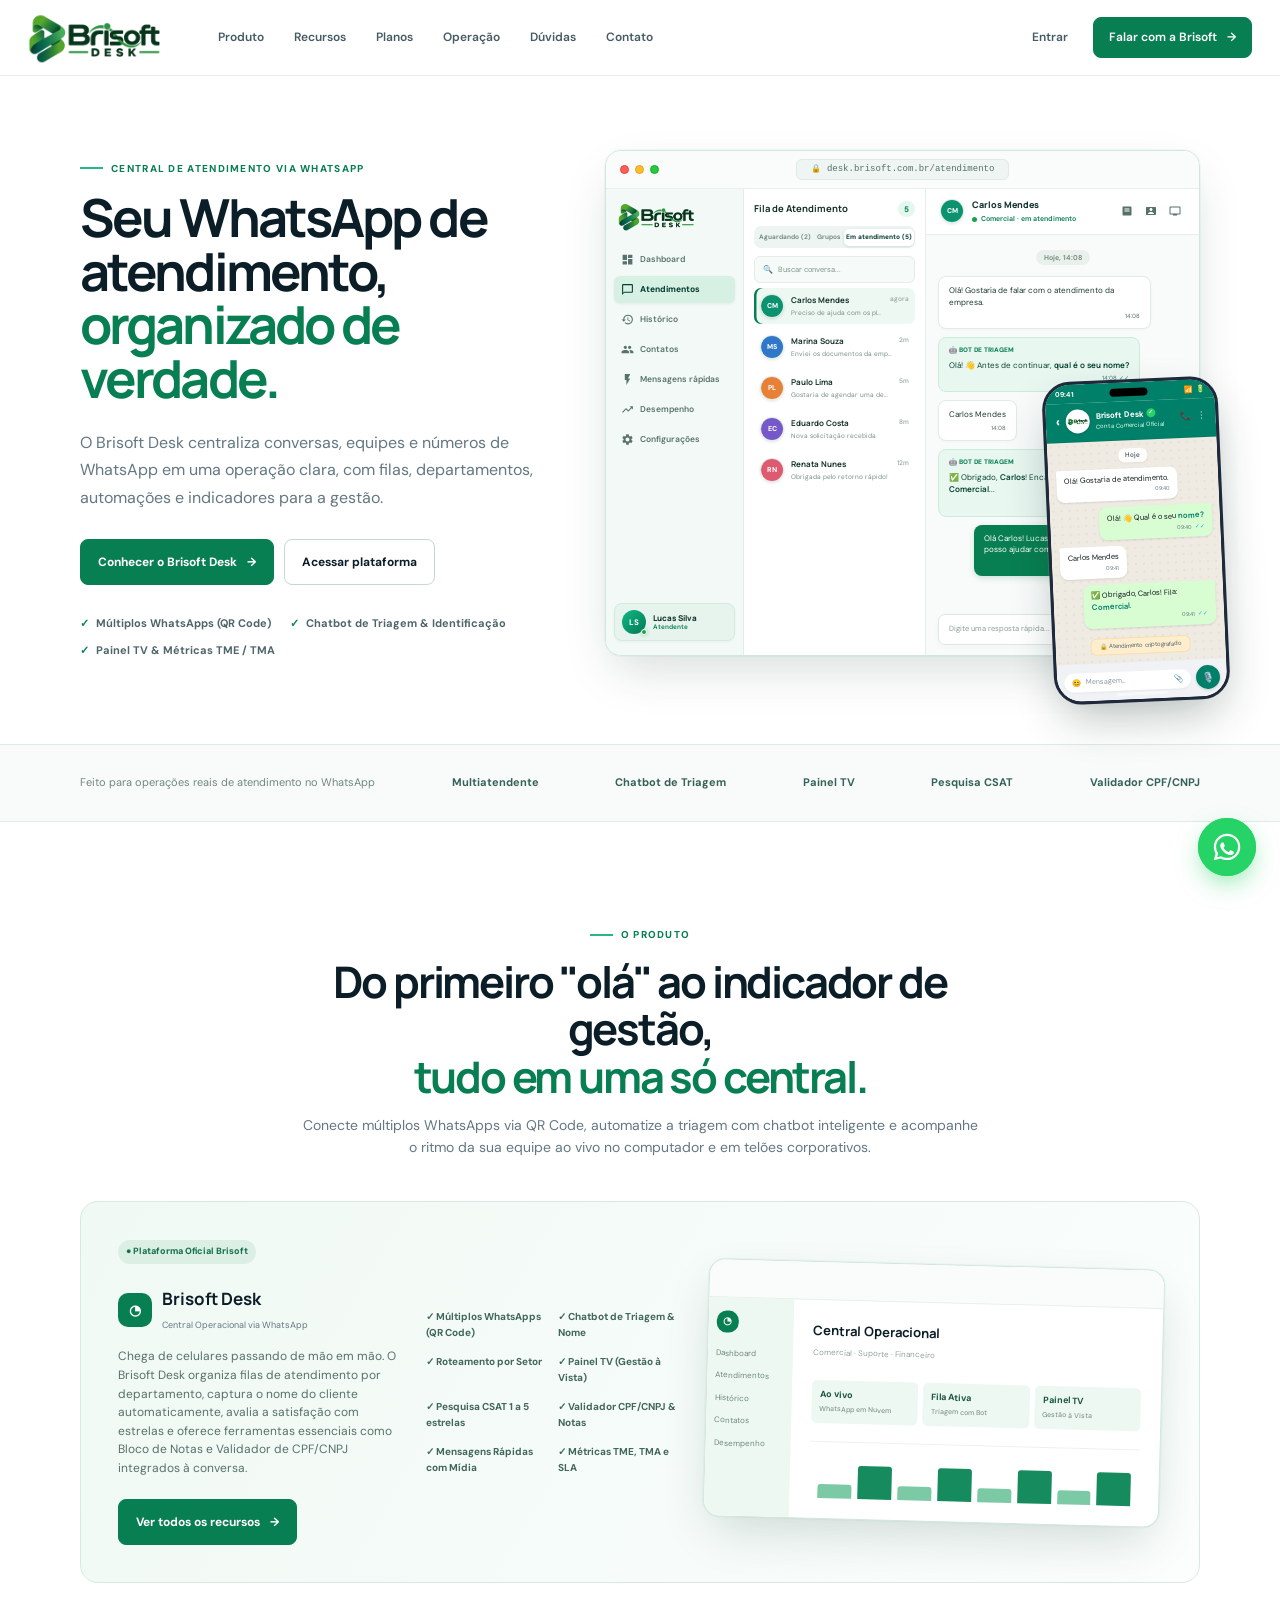
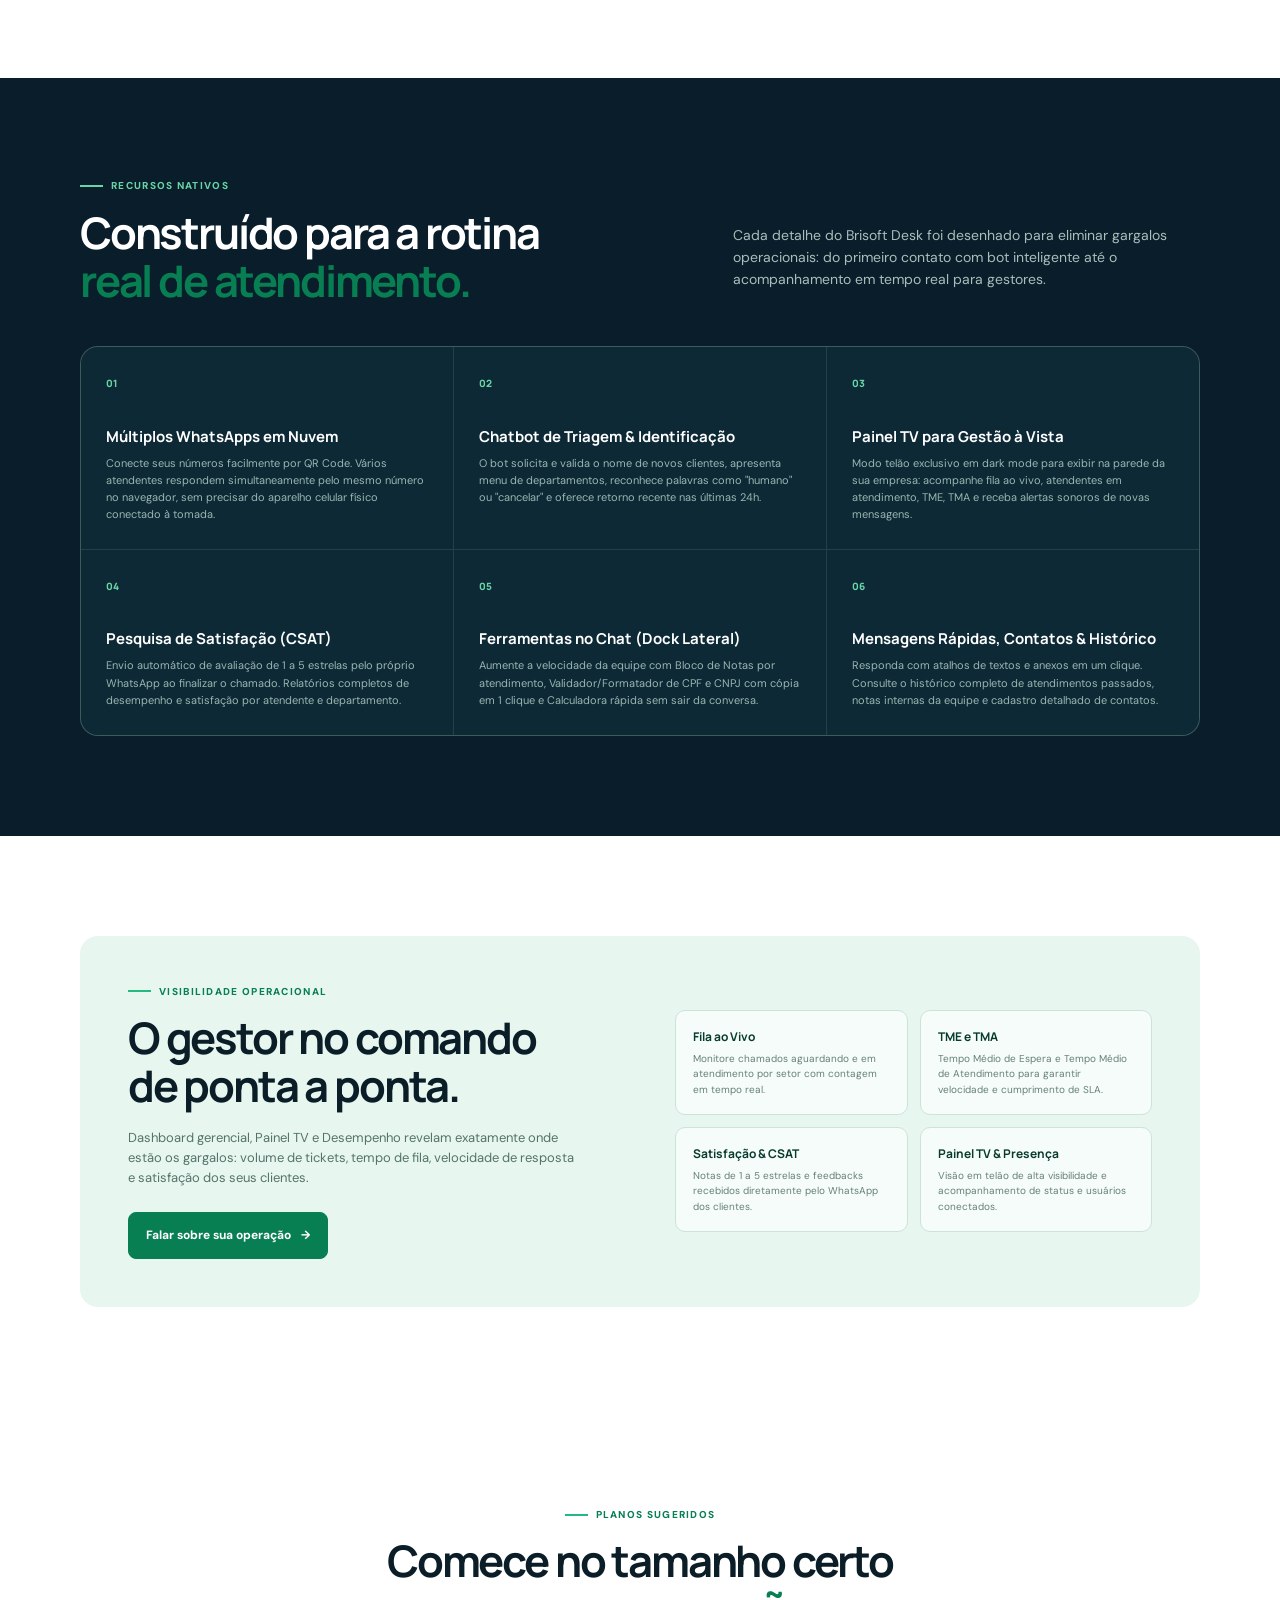
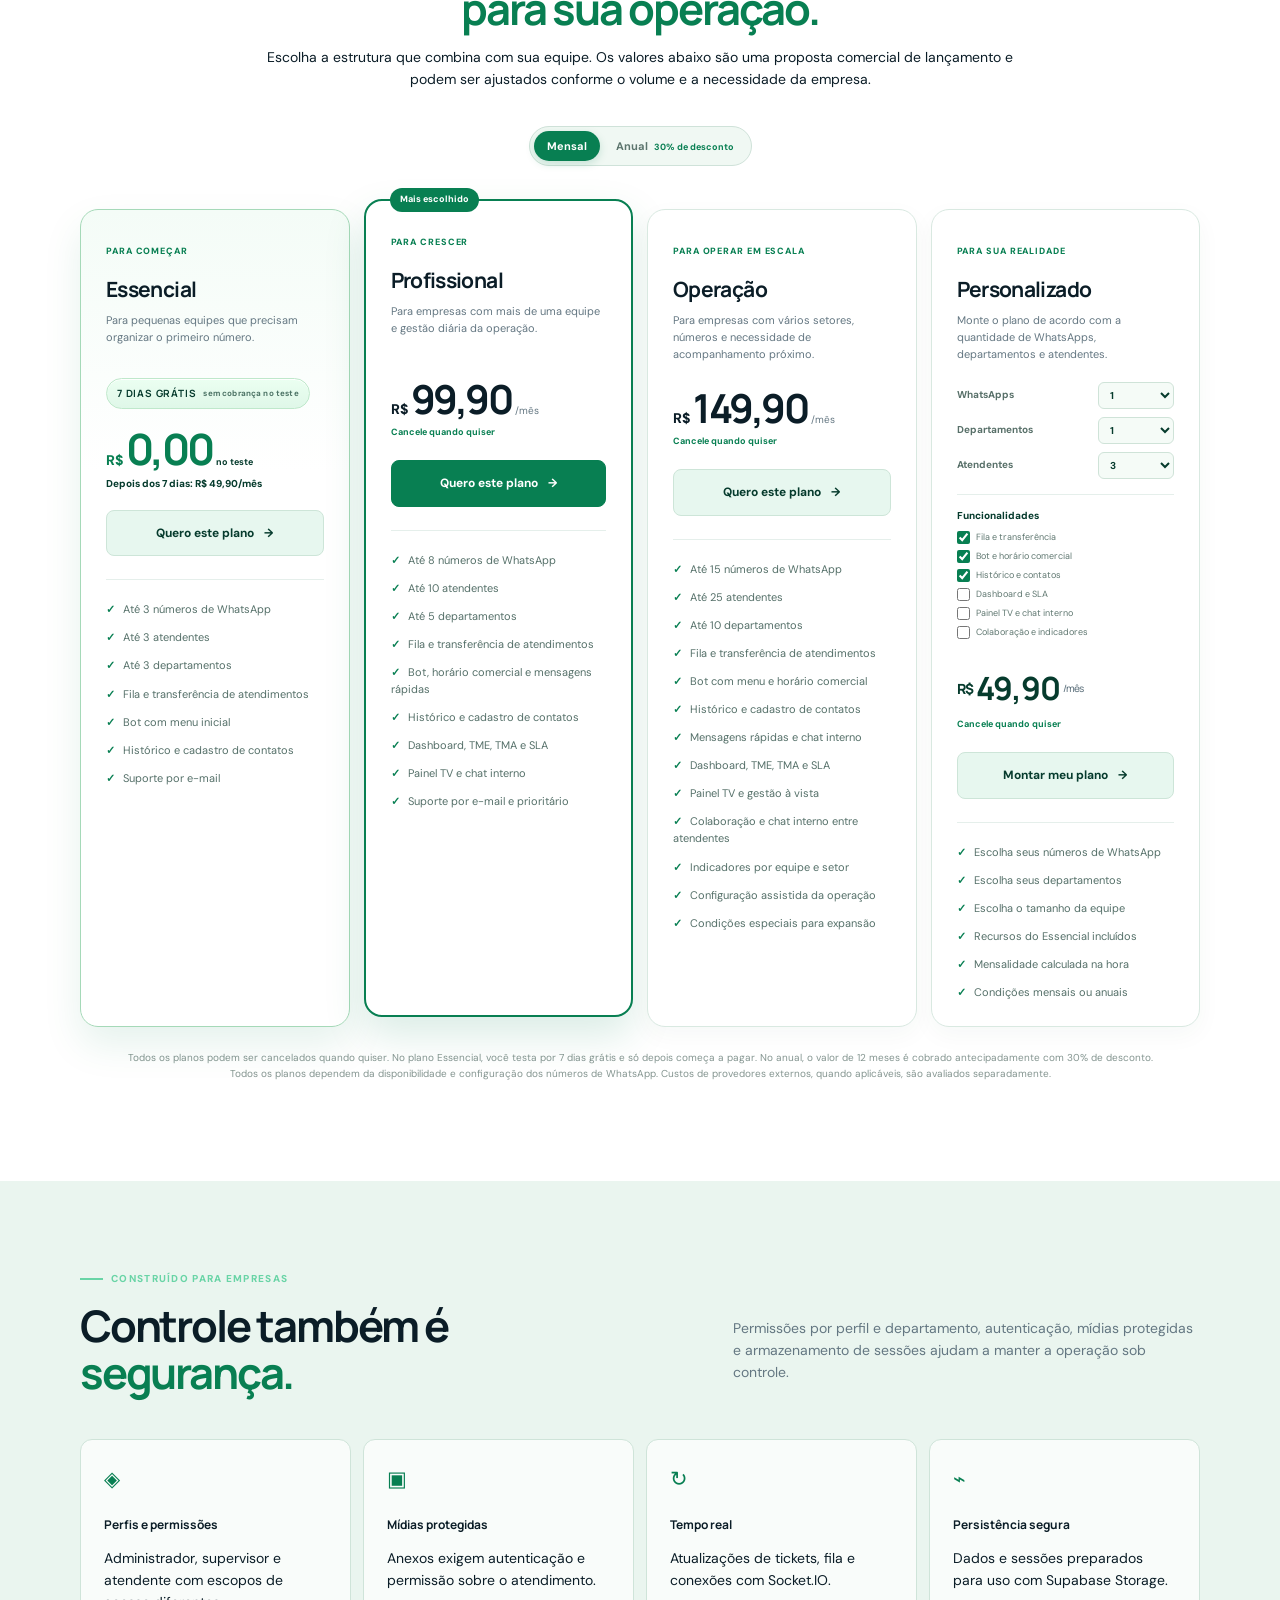
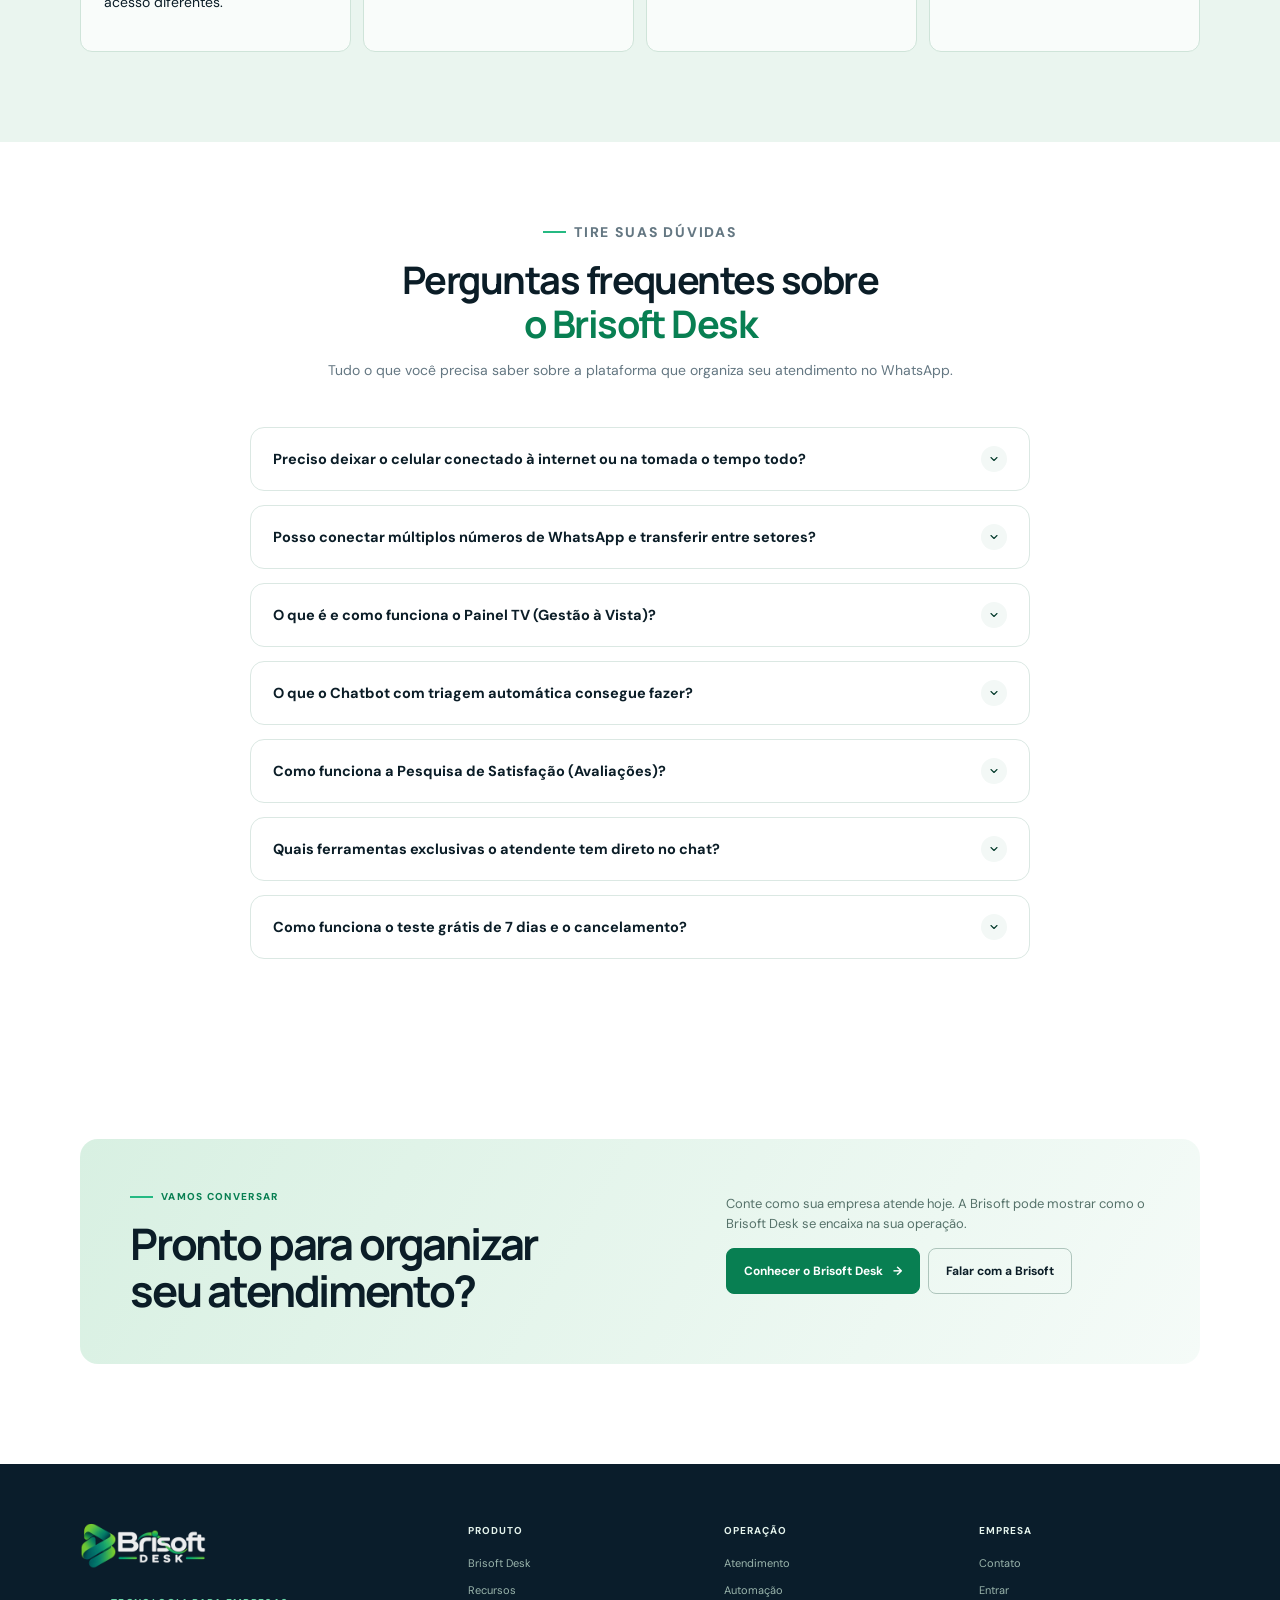
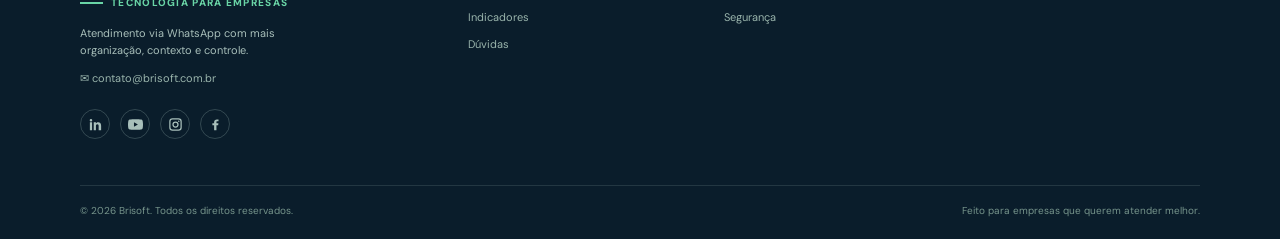
==== commit 807e1bb7: "Atualizando a landing page com descrições reais da plataforma Brisoft Desk" ====
--- a/index.html
+++ b/index.html
@@ -5,9 +5,116 @@
     <meta name="viewport" content="width=device-width, initial-scale=1.0" />
     <meta
       name="description"
-      content="Brisoft Desk: central de atendimento via WhatsApp para organizar equipes, filas e indicadores em um só lugar."
+      content="Brisoft Desk: central de atendimento via WhatsApp para organizar múltiplos números, equipes, filas e indicadores em um só lugar."
     />
     <title>Brisoft Desk | Atendimento via WhatsApp, organizado</title>
+    <link rel="icon" type="image/png" href="assets/images/logo_tema_claro.png" />
+
+    <!-- Open Graph / WhatsApp / Facebook / LinkedIn -->
+    <meta property="og:type" content="website" />
+    <meta property="og:locale" content="pt_BR" />
+    <meta property="og:site_name" content="Brisoft Desk" />
+    <meta property="og:title" content="Brisoft Desk | Central de Atendimento via WhatsApp" />
+    <meta
+      property="og:description"
+      content="Centralize múltiplos números de WhatsApp, equipes, filas e métricas de atendimento em uma única plataforma profissional."
+    />
+    <meta property="og:url" content="https://desk.brisoft.com.br/" />
+    <meta property="og:image" content="assets/images/logo_tema_claro.png" />
+
+    <!-- Twitter Cards -->
+    <meta name="twitter:card" content="summary_large_image" />
+    <meta name="twitter:title" content="Brisoft Desk | Atendimento via WhatsApp, organizado" />
+    <meta
+      name="twitter:description"
+      content="Centralize conversas, equipes e números de WhatsApp em uma operação com filas, automações e indicadores."
+    />
+    <meta name="twitter:image" content="assets/images/logo_tema_claro.png" />
+
+    <!-- Schema.org JSON-LD -->
+    <script type="application/ld+json">
+    {
+      "@context": "https://schema.org",
+      "@graph": [
+        {
+          "@type": "SoftwareApplication",
+          "name": "Brisoft Desk",
+          "applicationCategory": "BusinessApplication",
+          "operatingSystem": "Web",
+          "offers": {
+            "@type": "AggregateOffer",
+            "priceCurrency": "BRL",
+            "lowPrice": "0.00",
+            "highPrice": "149.90",
+            "offerCount": "3"
+          },
+          "description": "Central de atendimento via WhatsApp para organizar múltiplos números, filas por departamento, automações e métricas de gestão."
+        },
+        {
+          "@type": "FAQPage",
+          "mainEntity": [
+            {
+              "@type": "Question",
+              "name": "Preciso deixar o celular conectado à internet ou na tomada o tempo todo?",
+              "acceptedAnswer": {
+                "@type": "Answer",
+                "text": "Não! Após escanear o QR Code para conectar seu WhatsApp à plataforma, o Brisoft Desk roda 100% em nuvem de forma autônoma. Você e toda a sua equipe atendem direto pelo navegador web no computador, sem depender da bateria, do sinal de internet ou do aparelho celular físico estar ligado."
+              }
+            },
+            {
+              "@type": "Question",
+              "name": "Posso conectar múltiplos números de WhatsApp e transferir entre setores?",
+              "acceptedAnswer": {
+                "@type": "Answer",
+                "text": "Sim! Você pode conectar quantas contas de WhatsApp sua operação precisar. O Brisoft Desk permite organizar filas por departamentos coloridos (Comercial, Suporte, Financeiro, etc.) e transferir atendimentos entre setores ou atendentes com notas internas em apenas 1 clique."
+              }
+            },
+            {
+              "@type": "Question",
+              "name": "O que é e como funciona o Painel TV (Gestão à Vista)?",
+              "acceptedAnswer": {
+                "@type": "Answer",
+                "text": "O Painel TV é uma tela exclusiva em modo escuro desenvolvida para ser exibida em TVs ou monitores na parede da empresa. Ela mostra a fila em tempo real (quem está aguardando e em atendimento), métricas de TME e TMA, status dos atendentes e emite alertas sonoros quando novas mensagens chegam."
+              }
+            },
+            {
+              "@type": "Question",
+              "name": "O que o Chatbot com triagem automática consegue fazer?",
+              "acceptedAnswer": {
+                "@type": "Answer",
+                "text": "O bot solicita e valida o nome de clientes desconhecidos antes do atendimento, apresenta menu interativo de setores (reconhecendo números e nomes digitados), detecta palavras como 'humano' ou 'cancelar' e oferece retomada automática caso o cliente tenha sido atendido recentemente nas últimas 24h."
+              }
+            },
+            {
+              "@type": "Question",
+              "name": "Como funciona a Pesquisa de Satisfação (Avaliações)?",
+              "acceptedAnswer": {
+                "@type": "Answer",
+                "text": "Ao finalizar um chamado, o sistema envia automaticamente uma mensagem pelo WhatsApp solicitando uma nota de 1 a 5 estrelas. Os gestores acompanham o índice de satisfação (CSAT), as avaliações e os comentários detalhados na tela de Desempenho por equipe e atendente."
+              }
+            },
+            {
+              "@type": "Question",
+              "name": "Quais ferramentas exclusivas o atendente tem direto no chat?",
+              "acceptedAnswer": {
+                "@type": "Answer",
+                "text": "O Brisoft Desk possui uma barra lateral de ferramentas integrada: Bloco de Notas (com abas para anotações rápidas por chamado), Validador & Formatador de CPF/CNPJ (com cópia limpa em 1 clique) e Calculadora rápida, sem que o colaborador precise sair da tela do atendimento."
+              }
+            },
+            {
+              "@type": "Question",
+              "name": "Como funciona o teste grátis de 7 dias e o cancelamento?",
+              "acceptedAnswer": {
+                "@type": "Answer",
+                "text": "No plano Essencial, você experimenta a plataforma completa com sua equipe por 7 dias inteiramente grátis. Não há taxas de adesão nem multas rescisórias: você tem total liberdade para cancelar a qualquer momento sem burocracia."
+              }
+            }
+          ]
+        }
+      ]
+    }
+    </script>
+
     <link rel="preconnect" href="https://fonts.googleapis.com" />
     <link rel="preconnect" href="https://fonts.gstatic.com" crossorigin />
     <link
@@ -27,14 +134,10 @@
       <nav class="main-nav" aria-label="Navegação principal">
         <a href="#produto">Produto</a><a href="#recursos">Recursos</a
         ><a href="#planos">Planos</a><a href="#operacao">Operação</a
-        ><a href="#contato">Contato</a>
+        ><a href="#faq">Dúvidas</a><a href="#contato">Contato</a>
       </nav>
       <div class="header-actions">
-        <a
-          class="login-link"
-          href="https://desk.brisoft.com.br/login"
-          target="_blank"
-          rel="noopener noreferrer"
+        <a class="login-link" href="https://desk.brisoft.com.br/login"
           >Entrar</a
         ><a class="button button-small" href="#contato"
           >Falar com a Brisoft <span>→</span></a
@@ -60,21 +163,28 @@
             ><a
               class="button button-outline"
               href="https://desk.brisoft.com.br/login"
-              target="_blank"
-              rel="noopener noreferrer"
               >Acessar plataforma</a
             >
           </div>
           <ul class="proof-list" aria-label="Recursos reais">
-            <li><span>✓</span> Múltiplos números</li>
-            <li><span>✓</span> Fila por departamento</li>
-            <li><span>✓</span> Métricas em tempo real</li>
+            <li><span>✓</span> Múltiplos WhatsApps (QR Code)</li>
+            <li><span>✓</span> Chatbot de Triagem & Identificação</li>
+            <li><span>✓</span> Painel TV & Métricas TME / TMA</li>
           </ul>
         </div>
-        <div class="hero-visual reveal reveal-delay">
+        <div class="hero-visual reveal reveal-delay" aria-hidden="true">
           <div class="window dashboard-window">
             <div class="window-bar">
-              <i></i><i></i><i></i><b>brisoft-desk / operação</b>
+              <div class="window-dots">
+                <i class="dot-red"></i>
+                <i class="dot-yellow"></i>
+                <i class="dot-green"></i>
+              </div>
+              <div class="window-address">
+                <span class="lock-icon">🔒</span>
+                <span>desk.brisoft.com.br/atendimento</span>
+              </div>
+              <div class="window-spacer"></div>
             </div>
             <div class="dashboard-layout">
               <aside class="dashboard-sidebar">
@@ -84,141 +194,273 @@
                     alt="Brisoft Desk"
                   />
                 </div>
+                <div class="side-item">
+                  <i class="side-icon" aria-hidden="true">
+                    <svg viewBox="0 0 24 24">
+                      <path d="M3 13h8V3H3v10zm0 8h8v-6H3v6zm10 0h8V11h-8v10zm0-18v6h8V3h-8z"/>
+                    </svg>
+                  </i>
+                  <span>Dashboard</span>
+                </div>
                 <div class="side-item active">
-                  <i class="side-icon" aria-hidden="true"
-                    ><svg viewBox="0 0 24 24">
-                      <path
-                        d="M7 4h10a2 2 0 0 1 2 2v12a2 2 0 0 1-2 2H7a2 2 0 0 1-2-2V6a2 2 0 0 1 2-2Zm0 3v3h10V7H7Zm0 5v2h6v-2H7Z"
-                      /></svg></i
-                  ><span>Atendimentos</span>
+                  <i class="side-icon" aria-hidden="true">
+                    <svg viewBox="0 0 24 24">
+                      <path d="M20 2H4c-1.1 0-2 .9-2 2v18l4-4h14c1.1 0 2-.9 2-2V4c0-1.1-.9-2-2-2zm0 14H6l-2 2V4h16v12z"/>
+                    </svg>
+                  </i>
+                  <span>Atendimentos</span>
                 </div>
                 <div class="side-item">
-                  <i class="side-icon" aria-hidden="true"
-                    ><svg viewBox="0 0 24 24">
-                      <path
-                        d="M4 4h16v16H4V4Zm3 3v3h3V7H7Zm5 0v3h5V7h-5ZM7 12v5h3v-5H7Zm5 0v5h5v-5h-5Z"
-                      /></svg></i
-                  ><span>Dashboard</span>
+                  <i class="side-icon" aria-hidden="true">
+                    <svg viewBox="0 0 24 24">
+                      <path d="M13 3a9 9 0 0 0-9 9H1l3.89 3.89.07.14L9 12H6c0-3.87 3.13-7 7-7s7 3.13 7 7-3.13 7-7 7c-1.93 0-3.68-.79-4.94-2.06l-1.42 1.42A8.954 8.954 0 0 0 13 21a9 9 0 0 0 0-18zm-1 5v5l4.28 2.54.72-1.21-3.5-2.08V8H12z"/>
+                    </svg>
+                  </i>
+                  <span>Histórico</span>
                 </div>
                 <div class="side-item">
-                  <i class="side-icon" aria-hidden="true"
-                    ><svg viewBox="0 0 24 24">
-                      <path
-                        d="M12 3a9 9 0 1 0 9 9 9.01 9.01 0 0 0-9-9Zm0 2a7 7 0 1 1-7 7 7.01 7.01 0 0 1 7-7Zm-1 2v5.41l3.3 3.3 1.4-1.42-2.7-2.7V7h-2Z"
-                      /></svg></i
-                  ><span>Histórico</span>
+                  <i class="side-icon" aria-hidden="true">
+                    <svg viewBox="0 0 24 24">
+                      <path d="M16 11c1.66 0 2.99-1.34 2.99-3S17.66 5 16 5c-1.66 0-3 1.34-3 3s1.34 3 3 3zm-8 0c1.66 0 2.99-1.34 2.99-3S9.66 5 8 5C6.34 5 5 6.34 5 8s1.34 3 3 3zm0 2c-2.33 0-7 1.17-7 3.5V19h14v-2.5c0-2.33-4.67-3.5-7-3.5zm8 0c-.29 0-.62.02-.97.05 1.16.84 1.97 1.97 1.97 3.45V19h6v-2.5c0-2.33-4.67-3.5-7-3.5z"/>
+                    </svg>
+                  </i>
+                  <span>Contatos</span>
                 </div>
                 <div class="side-item">
-                  <i class="side-icon" aria-hidden="true"
-                    ><svg viewBox="0 0 24 24">
-                      <path
-                        d="M12 3a5 5 0 0 1 5 5c0 1.7-.85 3.2-2.15 4.1A7 7 0 0 1 19 18v2H5v-2a7 7 0 0 1 4.15-5.9A5 5 0 0 1 12 3Zm0 2a3 3 0 1 0 0 6 3 3 0 0 0 0-6ZM12 13a5 5 0 0 0-4.9 4h9.8a5 5 0 0 0-4.9-4Z"
-                      /></svg></i
-                  ><span>Contatos</span>
-                </div>
-                <div class="agent">
-                  <span class="avatar"></span
-                  ><small>Equipe conectada<br /><b>Operação ao vivo</b></small>
+                  <i class="side-icon" aria-hidden="true">
+                    <svg viewBox="0 0 24 24">
+                      <path d="M7 2v11h3v9l7-12h-4l4-8H7z"/>
+                    </svg>
+                  </i>
+                  <span>Mensagens rápidas</span>
+                </div>
+                <div class="side-item">
+                  <i class="side-icon" aria-hidden="true">
+                    <svg viewBox="0 0 24 24">
+                      <path d="M16 6l2.29 2.29-4.88 4.88-4-4L2 16.59 3.41 18l6-6 4 4 6.3-6.29L22 12V6z"/>
+                    </svg>
+                  </i>
+                  <span>Desempenho</span>
+                </div>
+                <div class="side-item">
+                  <i class="side-icon" aria-hidden="true">
+                    <svg viewBox="0 0 24 24">
+                      <path d="M19.14 12.94c.04-.3.06-.61.06-.94 0-.32-.02-.64-.07-.94l2.03-1.58c.18-.14.23-.41.12-.61l-1.92-3.32c-.12-.22-.37-.29-.59-.22l-2.39.96c-.5-.38-1.03-.7-1.62-.94l-.36-2.54c-.04-.24-.24-.41-.48-.41h-3.84c-.24 0-.43.17-.47.41l-.36 2.54c-.59.24-1.13.57-1.62.94l-2.39-.96c-.22-.08-.47 0-.59.22L2.74 8.87c-.12.21-.08.47.12.61l2.03 1.58c-.05.3-.09.63-.09.94s.02.64.07.94l-2.03 1.58c-.18.14-.23.41-.12.61l1.92 3.32c.12.22.37.29.59.22l2.39-.96c.5.38 1.03.7 1.62.94l.36 2.54c.05.24.24.41.48.41h3.84c.24 0 .44-.17.47-.41l.36-2.54c.59-.24 1.13-.56 1.62-.94l2.39.96c.22.08.47 0 .59-.22l1.92-3.32c.12-.22.07-.47-.12-.61l-2.01-1.58zM12 15.6c-1.98 0-3.6-1.62-3.6-3.6s1.62-3.6 3.6-3.6 3.6 1.62 3.6 3.6-1.62 3.6-3.6 3.6z"/>
+                    </svg>
+                  </i>
+                  <span>Configurações</span>
+                </div>
+                <div class="sidebar-user">
+                  <div class="user-avatar-wrap">
+                    <img
+                      src="https://images.unsplash.com/photo-1535713875002-d1d0cf377fde?auto=format&fit=crop&w=80&h=80&q=80"
+                      alt="Lucas Silva"
+                      class="user-avatar-photo"
+                      onerror="this.style.display='none'; this.nextElementSibling.style.display='grid';"
+                    />
+                    <span class="user-avatar-fallback">LS</span>
+                    <span class="user-status-dot"></span>
+                  </div>
+                  <div class="user-info">
+                    <strong class="user-name">Lucas Silva</strong>
+                    <span class="user-role">Atendente</span>
+                  </div>
                 </div>
               </aside>
               <aside class="inbox-queue">
                 <div class="queue-heading">
-                  <strong>Fila de Atendimento</strong><span>6</span>
+                  <strong>Fila de Atendimento</strong><span>5</span>
                 </div>
                 <div class="queue-tabs">
-                  <b>Aguardando 3</b><span>Em atend. 3</span>
-                </div>
-                <div class="queue-search">⌕ Buscar atendimento...</div>
+                  <span class="tab-item">Aguardando (2)</span>
+                  <span class="tab-item">Grupos</span>
+                  <span class="tab-item tab-active">Em atendimento (5)</span>
+                </div>
+                <div class="queue-search">
+                  <span>🔍</span> Buscar conversa...
+                </div>
                 <div class="queue-chat active">
-                  <i class="fake-avatar avatar-a">AC</i
-                  ><span
-                    ><strong>Atendimento Comercial</strong
-                    ><small>Preciso de ajuda com...</small></span
-                  ><b>agora</b>
+                  <div class="client-avatar">
+                    <img
+                      src="https://images.unsplash.com/photo-1507003211169-0a1dd7228f2d?auto=format&fit=crop&w=80&h=80&q=80"
+                      alt="Carlos Mendes"
+                      onerror="this.style.display='none'; this.nextElementSibling.style.display='grid';"
+                    />
+                    <span class="avatar-fallback avatar-a">CM</span>
+                  </div>
+                  <span>
+                    <strong>Carlos Mendes</strong>
+                    <small>Preciso de ajuda com os planos...</small>
+                  </span>
+                  <b>agora</b>
                 </div>
                 <div class="queue-chat">
-                  <i class="fake-avatar avatar-b">MS</i
-                  ><span
-                    ><strong>Marina Souza</strong
-                    ><small>Enviei os documentos</small></span
-                  ><b>2m</b>
+                  <div class="client-avatar">
+                    <img
+                      src="https://images.unsplash.com/photo-1494790108377-be9c29b29330?auto=format&fit=crop&w=80&h=80&q=80"
+                      alt="Marina Souza"
+                      onerror="this.style.display='none'; this.nextElementSibling.style.display='grid';"
+                    />
+                    <span class="avatar-fallback avatar-b">MS</span>
+                  </div>
+                  <span>
+                    <strong>Marina Souza</strong>
+                    <small>Enviei os documentos da empresa</small>
+                  </span>
+                  <b>2m</b>
                 </div>
                 <div class="queue-chat">
-                  <i class="fake-avatar avatar-c">PL</i
-                  ><span
-                    ><strong>Paulo Lima</strong
-                    ><small>Gostaria de saber mais</small></span
-                  ><b>5m</b>
+                  <div class="client-avatar">
+                    <img
+                      src="https://images.unsplash.com/photo-1500648767791-00dcc994a43e?auto=format&fit=crop&w=80&h=80&q=80"
+                      alt="Paulo Lima"
+                      onerror="this.style.display='none'; this.nextElementSibling.style.display='grid';"
+                    />
+                    <span class="avatar-fallback avatar-c">PL</span>
+                  </div>
+                  <span>
+                    <strong>Paulo Lima</strong>
+                    <small>Gostaria de agendar uma demo</small>
+                  </span>
+                  <b>5m</b>
                 </div>
                 <div class="queue-chat">
-                  <i class="fake-avatar avatar-d">EC</i
-                  ><span
-                    ><strong>Equipe Central</strong
-                    ><small>Nova solicitação recebida</small></span
-                  ><b>8m</b>
+                  <div class="client-avatar">
+                    <img
+                      src="https://images.unsplash.com/photo-1472099645785-5658abf4ff4e?auto=format&fit=crop&w=80&h=80&q=80"
+                      alt="Eduardo Costa"
+                      onerror="this.style.display='none'; this.nextElementSibling.style.display='grid';"
+                    />
+                    <span class="avatar-fallback avatar-d">EC</span>
+                  </div>
+                  <span>
+                    <strong>Eduardo Costa</strong>
+                    <small>Nova solicitação recebida</small>
+                  </span>
+                  <b>8m</b>
                 </div>
                 <div class="queue-chat">
-                  <i class="fake-avatar avatar-e">RN</i
-                  ><span
-                    ><strong>Renata Nunes</strong
-                    ><small>Obrigada pelo retorno!</small></span
-                  ><b>12m</b>
-                </div>
-                <div class="queue-chat">
-                  <i class="fake-avatar avatar-f">GF</i
-                  ><span
-                    ><strong>Grupo Financeiro</strong
-                    ><small>Mensagem encaminhada</small></span
-                  ><b>18m</b>
+                  <div class="client-avatar">
+                    <img
+                      src="https://images.unsplash.com/photo-1573496359142-b8d87734a5a2?auto=format&fit=crop&w=80&h=80&q=80"
+                      alt="Renata Nunes"
+                      onerror="this.style.display='none'; this.nextElementSibling.style.display='grid';"
+                    />
+                    <span class="avatar-fallback avatar-e">RN</span>
+                  </div>
+                  <span>
+                    <strong>Renata Nunes</strong>
+                    <small>Obrigada pelo retorno rápido!</small>
+                  </span>
+                  <b>12m</b>
                 </div>
               </aside>
               <div class="dashboard-main inbox-main">
                 <div class="chat-contact-header">
-                  <i class="fake-avatar avatar-a">AC</i>
-                  <div>
-                    <strong>Atendimento Comercial</strong
-                    ><small>● Comercial · em atendimento</small>
-                  </div>
-                  <button type="button">Assumir</button>
-                </div>
-                <div class="chat-date">Hoje</div>
+                  <div class="chat-contact-profile">
+                    <div class="client-avatar">
+                      <img
+                        src="https://images.unsplash.com/photo-1507003211169-0a1dd7228f2d?auto=format&fit=crop&w=80&h=80&q=80"
+                        alt="Carlos Mendes"
+                        onerror="this.style.display='none'; this.nextElementSibling.style.display='grid';"
+                      />
+                      <span class="avatar-fallback avatar-a">CM</span>
+                    </div>
+                    <div>
+                      <strong>Carlos Mendes</strong>
+                      <small><span class="online-tag"></span>Comercial · em atendimento</small>
+                    </div>
+                  </div>
+                  <div class="chat-header-actions">
+                    <button type="button" class="chat-tool-btn" title="Bloco de Notas" aria-label="Bloco de Notas">
+                      <svg viewBox="0 0 24 24"><path d="M19 3H5c-1.1 0-2 .9-2 2v14c0 1.1.9 2 2 2h14c1.1 0 2-.9 2-2V5c0-1.1-.9-2-2-2zm-2 10H7v-2h10v2zm0-4H7V7h10v2z"/></svg>
+                    </button>
+                    <button type="button" class="chat-tool-btn" title="Validador CPF/CNPJ" aria-label="Validador CPF/CNPJ">
+                      <svg viewBox="0 0 24 24"><path d="M20 4H4c-1.11 0-1.99.89-1.99 2L2 18c0 1.11.89 2 2 2h16c1.11 0 2-.89 2-2V6c0-1.11-.89-2-2-2zm-8 2c1.66 0 3 1.34 3 3s-1.34 3-3 3-3-1.34-3-3 1.34-3 3-3zm6 12H6v-1c0-2 4-3.1 6-3.1s6 1.1 6 3.1v1z"/></svg>
+                    </button>
+                    <button type="button" class="chat-tool-btn" title="Painel TV (Gestão à Vista)" aria-label="Painel TV">
+                      <svg viewBox="0 0 24 24"><path d="M21 3H3c-1.1 0-2 .9-2 2v12c0 1.1.9 2 2 2h5v2h8v-2h5c1.1 0 1.99-.9 1.99-2L23 5c0-1.1-.9-2-2-2zm0 14H3V5h18v12z"/></svg>
+                    </button>
+                  </div>
+                </div>
+                <div class="chat-date"><span>Hoje, 14:08</span></div>
                 <div class="chat-message received">
-                  Olá! Gostaria de conhecer melhor a plataforma.<small
-                    >14:08</small
-                  >
+                  Olá! Gostaria de falar com o atendimento da empresa.<small>14:08</small>
+                </div>
+                <div class="chat-message bot">
+                  <div class="bot-badge">🤖 BOT DE TRIAGEM</div>
+                  Olá! 👋 Antes de continuar, <strong>qual é o seu nome?</strong><small>14:08 ✓✓</small>
+                </div>
+                <div class="chat-message received">
+                  Carlos Mendes<small>14:08</small>
+                </div>
+                <div class="chat-message bot">
+                  <div class="bot-badge">🤖 BOT DE TRIAGEM</div>
+                  ✅ Obrigado, <strong>Carlos</strong>! Encaminhando para <strong>Comercial</strong>...<small>14:09 ✓✓</small>
                 </div>
                 <div class="chat-message sent">
-                  Claro! Vou te mostrar como funciona.<small>14:08 ✓✓</small>
-                </div>
-                <div class="chat-message bot">
-                  <b>Assistente Virtual · BOT</b>Olá! Como podemos ajudar sua
-                  empresa hoje?<small>14:09 ✓✓</small>
-                </div>
-                <div class="chat-message received">
-                  Preciso organizar os atendimentos da equipe.<small
-                    >14:10</small
-                  >
-                </div>
-                <div class="chat-message sent">
-                  Perfeito. Vou encaminhar para um especialista.<small
-                    >14:10 ✓✓</small
-                  >
-                </div>
-                <div class="chat-composer">Digite uma mensagem... <b>➤</b></div>
+                  Olá Carlos! Lucas da equipe comercial aqui. Como posso ajudar com a sua operação?<small>14:09 ✓✓</small>
+                </div>
+                <div class="chat-composer">
+                  <span>Digite uma resposta rápida...</span>
+                  <b>➤</b>
+                </div>
               </div>
             </div>
           </div>
           <div class="phone-card">
-            <div class="phone-notch"></div>
-            <div class="phone-top">
-              <span class="avatar"></span
-              ><b>WhatsApp <small>● conectado</small></b
-              ><span>⋮</span>
-            </div>
-            <p>Mensagem recebida no número da empresa.</p>
-            <strong>Atendimento encaminhado para Comercial.</strong>
-            <p class="reply">Fila e histórico atualizados.</p>
-            <div class="message-bar">Responder <span>➤</span></div>
+            <div class="phone-screen">
+              <div class="phone-status-bar">
+                <span class="phone-clock">09:41</span>
+                <div class="phone-island"></div>
+                <div class="phone-signals">
+                  <span>📶</span>
+                  <span>🔋</span>
+                </div>
+              </div>
+              <div class="phone-top">
+                <div class="phone-contact">
+                  <span class="phone-back">‹</span>
+                  <div class="phone-contact-avatar">
+                    <img src="assets/images/logo_tema_claro.png" alt="Brisoft Desk" />
+                  </div>
+                  <div class="phone-contact-info">
+                    <b>Brisoft Desk <span class="verified-badge">✓</span></b>
+                    <small>Conta Comercial Oficial</small>
+                  </div>
+                </div>
+                <div class="phone-top-actions">
+                  <span>📞</span>
+                  <span>⋮</span>
+                </div>
+              </div>
+              <div class="phone-chat-body">
+                <div class="phone-date-pill">Hoje</div>
+                <div class="phone-bubble received">
+                  Olá! Gostaria de atendimento.<small>09:40</small>
+                </div>
+                <div class="phone-bubble sent">
+                  Olá! 👋 Qual é o seu <strong>nome?</strong><small>09:40 <span class="checks">✓✓</span></small>
+                </div>
+                <div class="phone-bubble received">
+                  Carlos Mendes<small>09:41</small>
+                </div>
+                <div class="phone-bubble sent">
+                  ✅ Obrigado, Carlos! Fila: <strong>Comercial</strong>.<small>09:41 <span class="checks">✓✓</span></small>
+                </div>
+                <div class="phone-notify-pill">
+                  <span>🔒 Atendimento criptografado</span>
+                </div>
+              </div>
+              <div class="phone-input-bar">
+                <div class="phone-input-box">
+                  <span>😊</span>
+                  <span class="placeholder">Mensagem...</span>
+                  <span>📎</span>
+                </div>
+                <div class="phone-mic-btn">🎙️</div>
+              </div>
+            </div>
             <div class="phone-home"></div>
           </div>
         </div>
@@ -226,8 +468,8 @@
 
       <section class="trust-strip">
         <div class="section-shell">
-          <span>Feito para operações que atendem pelo WhatsApp</span
-          ><b>Equipes</b><b>Departamentos</b><b>Filas</b><b>Indicadores</b>
+          <span>Feito para operações reais de atendimento no WhatsApp</span
+          ><b>Multiatendente</b><b>Chatbot de Triagem</b><b>Painel TV</b><b>Pesquisa CSAT</b><b>Validador CPF/CNPJ</b>
         </div>
       </section>
 
@@ -235,36 +477,33 @@
         <div class="center-heading reveal">
           <p class="eyebrow center"><span></span> O PRODUTO</p>
           <h2>
-            Do primeiro contato ao indicador,<br /><em>tudo no mesmo fluxo.</em>
+            Do primeiro "olá" ao indicador de gestão,<br /><em>tudo em uma só central.</em>
           </h2>
           <p>
-            Uma central operacional para sua equipe atender melhor e para a
-            gestão enxergar o que está acontecendo.
+            Conecte múltiplos WhatsApps via QR Code, automatize a triagem com chatbot inteligente e acompanhe o ritmo da sua equipe ao vivo no computador e em telões corporativos.
           </p>
         </div>
         <div class="solution-feature reveal">
           <div class="feature-copy">
-            <span class="product-tag">● Produto principal da Brisoft</span>
+            <span class="product-tag">● Plataforma Oficial Brisoft</span>
             <div class="product-title">
               <span class="product-icon">◔</span>
               <div>
                 <h3>Brisoft Desk</h3>
-                <small>Central de atendimento via WhatsApp</small>
+                <small>Central Operacional via WhatsApp</small>
               </div>
             </div>
             <p>
-              Conecte números de WhatsApp, organize a distribuição por
-              departamento e acompanhe cada atendimento sem depender de
-              planilhas ou conversas espalhadas.
+              Chega de celulares passando de mão em mão. O Brisoft Desk organiza filas de atendimento por departamento, captura o nome do cliente automaticamente, avalia a satisfação com estrelas e oferece ferramentas essenciais como Bloco de Notas e Validador de CPF/CNPJ integrados à conversa.
             </p>
-            <a class="button" href="#recursos">Ver recursos <span>→</span></a>
+            <a class="button" href="#recursos">Ver todos os recursos <span>→</span></a>
           </div>
           <div class="feature-points">
-            <span>✓ Múltiplas contas WhatsApp</span
-            ><span>✓ Filas por departamento</span><span>✓ Bot configurável</span
-            ><span>✓ Histórico do cliente</span><span>✓ TME, TMA e SLA</span
-            ><span>✓ Painel TV ao vivo</span><span>✓ Chat interno</span
-            ><span>✓ Mídia protegida</span>
+            <span>✓ Múltiplos WhatsApps (QR Code)</span
+            ><span>✓ Chatbot de Triagem & Nome</span><span>✓ Roteamento por Setor</span
+            ><span>✓ Painel TV (Gestão à Vista)</span><span>✓ Pesquisa CSAT 1 a 5 estrelas</span
+            ><span>✓ Validador CPF/CNPJ & Notas</span><span>✓ Mensagens Rápidas com Mídia</span
+            ><span>✓ Métricas TME, TMA e SLA</span>
           </div>
           <div class="feature-screen">
             <div class="window compact-window">
@@ -276,15 +515,15 @@
                   <p>Atendimentos</p>
                   <p>Histórico</p>
                   <p>Contatos</p>
-                  <p>Configurações</p>
+                  <p>Desempenho</p>
                 </div>
                 <div class="compact-main">
-                  <strong>Fila de atendimento</strong
+                  <strong>Central Operacional</strong
                   ><small>Comercial · Suporte · Financeiro</small>
                   <div class="compact-stats">
-                    <b>Ao vivo<small>WhatsApp conectado</small></b
-                    ><b>Por setor<small>Roteamento organizado</small></b
-                    ><b>SLA<small>Gestão acompanhada</small></b>
+                    <b>Ao vivo<small>WhatsApp em Nuvem</small></b
+                    ><b>Fila Ativa<small>Triagem com Bot</small></b
+                    ><b>Painel TV<small>Gestão à Vista</small></b>
                   </div>
                   <div class="mini-chart">
                     <i></i><i></i><i></i><i></i><i></i><i></i><i></i><i></i>
@@ -300,62 +539,54 @@
         <div class="section-shell">
           <div class="split-heading reveal">
             <div>
-              <p class="eyebrow"><span></span> RECURSOS REAIS</p>
-              <h2>Menos improviso.<br /><em>Mais controle.</em></h2>
+              <p class="eyebrow"><span></span> RECURSOS NATIVOS</p>
+              <h2>Construído para a rotina<br /><em>real de atendimento.</em></h2>
             </div>
             <p>
-              O produto foi construído para a rotina de equipes que precisam
-              responder clientes, dividir responsabilidades e acompanhar a
-              operação com clareza.
+              Cada detalhe do Brisoft Desk foi desenhado para eliminar gargalos operacionais: do primeiro contato com bot inteligente até o acompanhamento em tempo real para gestores.
             </p>
           </div>
           <div class="resource-grid reveal">
             <article>
               <span>01</span>
-              <h3>Atendimento centralizado</h3>
-              <p>
-                Receba e responda textos, imagens, áudios, vídeos e documentos
-                em uma interface única.
+              <h3>Múltiplos WhatsApps em Nuvem</h3>
+              <p>
+                Conecte seus números facilmente por QR Code. Vários atendentes respondem simultaneamente pelo mesmo número no navegador, sem precisar do aparelho celular físico conectado à tomada.
               </p>
             </article>
             <article>
               <span>02</span>
-              <h3>Roteamento por setor</h3>
-              <p>
-                Use múltiplos números e direcione conversas para Comercial,
-                Suporte, Financeiro ou outros departamentos.
+              <h3>Chatbot de Triagem & Identificação</h3>
+              <p>
+                O bot solicita e valida o nome de novos clientes, apresenta menu de departamentos, reconhece palavras como "humano" ou "cancelar" e oferece retorno recente nas últimas 24h.
               </p>
             </article>
             <article>
               <span>03</span>
-              <h3>Bot com regras claras</h3>
-              <p>
-                Configure menu, identificação do cliente, encaminhamento humano
-                e mensagens fora do horário.
+              <h3>Painel TV para Gestão à Vista</h3>
+              <p>
+                Modo telão exclusivo em dark mode para exibir na parede da sua empresa: acompanhe fila ao vivo, atendentes em atendimento, TME, TMA e receba alertas sonoros de novas mensagens.
               </p>
             </article>
             <article>
               <span>04</span>
-              <h3>Gestão baseada em dados</h3>
-              <p>
-                Acompanhe fila, TME, TMA, SLA, produtividade, avaliações e
-                movimento diário.
+              <h3>Pesquisa de Satisfação (CSAT)</h3>
+              <p>
+                Envio automático de avaliação de 1 a 5 estrelas pelo próprio WhatsApp ao finalizar o chamado. Relatórios completos de desempenho e satisfação por atendente e departamento.
               </p>
             </article>
             <article>
               <span>05</span>
-              <h3>Histórico que ajuda</h3>
-              <p>
-                Consulte atendimentos anteriores, dados de contato, notas e o
-                contexto antes de responder.
+              <h3>Ferramentas no Chat (Dock Lateral)</h3>
+              <p>
+                Aumente a velocidade da equipe com Bloco de Notas por atendimento, Validador/Formatador de CPF e CNPJ com cópia em 1 clique e Calculadora rápida sem sair da conversa.
               </p>
             </article>
             <article>
               <span>06</span>
-              <h3>Equipe conectada</h3>
-              <p>
-                Colabore no chat interno, transfira atendimentos e mantenha a
-                operação sincronizada em tempo real.
+              <h3>Mensagens Rápidas, Contatos & Histórico</h3>
+              <p>
+                Responda com atalhos de textos e anexos em um clique. Consulte o histórico completo de atendimentos passados, notas internas da equipe e cadastro detalhado de contatos.
               </p>
             </article>
           </div>
@@ -366,32 +597,30 @@
         <div class="operation-card reveal">
           <div class="operation-copy">
             <p class="eyebrow"><span></span> VISIBILIDADE OPERACIONAL</p>
-            <h2>O gestor sabe onde agir.</h2>
+            <h2>O gestor no comando de ponta a ponta.</h2>
             <p>
-              Dashboard, Desempenho e Painel TV mostram o que está acontecendo
-              no atendimento: volume, fila, tempos, SLA, avaliações e desempenho
-              por equipe ou departamento.
+              Dashboard gerencial, Painel TV e Desempenho revelam exatamente onde estão os gargalos: volume de tickets, tempo de fila, velocidade de resposta e satisfação dos seus clientes.
             </p>
             <a class="button" href="#contato"
-              >Falar sobre a operação <span>→</span></a
+              >Falar sobre sua operação <span>→</span></a
             >
           </div>
           <div class="operation-list">
             <div>
-              <strong>Fila</strong
-              ><span>Quem está aguardando e há quanto tempo.</span>
+              <strong>Fila ao Vivo</strong
+              ><span>Monitore chamados aguardando e em atendimento por setor com contagem em tempo real.</span>
             </div>
             <div>
-              <strong>Tempo</strong
-              ><span>TME e TMA para entender a velocidade do atendimento.</span>
+              <strong>TME e TMA</strong
+              ><span>Tempo Médio de Espera e Tempo Médio de Atendimento para garantir velocidade e cumprimento de SLA.</span>
             </div>
             <div>
-              <strong>Qualidade</strong
-              ><span>SLA, satisfação e resolução no mesmo dia.</span>
+              <strong>Satisfação & CSAT</strong
+              ><span>Notas de 1 a 5 estrelas e feedbacks recebidos diretamente pelo WhatsApp dos clientes.</span>
             </div>
             <div>
-              <strong>Presença</strong
-              ><span>Usuários conectados e status dos números.</span>
+              <strong>Painel TV & Presença</strong
+              ><span>Visão em telão de alta visibilidade e acompanhamento de status e usuários conectados.</span>
             </div>
           </div>
         </div>
@@ -442,7 +671,9 @@
             <small class="price-billing">Depois dos 7 dias: R$ 49,90/mês</small>
             <a
               class="button pricing-button"
-              href="mailto:contato@brisoft.com.br?subject=Plano%20Essencial%20Brisoft%20Desk"
+              href="https://buy.stripe.com/test_4gM3coh0P3IWdi6dGfg7e00"
+              target="_blank"
+              rel="noopener noreferrer"
               >Quero este plano <span>→</span></a
             >
             <ul>
@@ -477,7 +708,9 @@
             <small class="price-billing">Cancele quando quiser</small>
             <a
               class="button pricing-button"
-              href="mailto:contato@brisoft.com.br?subject=Plano%20Profissional%20Brisoft%20Desk"
+              href="https://buy.stripe.com/test_00w00c11R7Zca5U6dNg7e01"
+              target="_blank"
+              rel="noopener noreferrer"
               >Quero este plano <span>→</span></a
             >
             <ul>
@@ -513,8 +746,10 @@
             <small class="price-billing">Cancele quando quiser</small>
             <a
               class="button pricing-button"
-              href="mailto:contato@brisoft.com.br?subject=Plano%20Opera%C3%A7%C3%A3o%20Brisoft%20Desk"
-              >Falar com especialista <span>→</span></a
+              href="https://buy.stripe.com/test_bJe3co25V0wKemaeKjg7e02"
+              target="_blank"
+              rel="noopener noreferrer"
+              >Quero este plano <span>→</span></a
             >
             <ul>
               <li>Até 15 números de WhatsApp</li>
@@ -525,12 +760,11 @@
               <li>Histórico e cadastro de contatos</li>
               <li>Mensagens rápidas e chat interno</li>
               <li>Dashboard, TME, TMA e SLA</li>
-              <li>Painel TV e indicadores por equipe</li>
-              <li>Colaboração em atendimentos</li>
+              <li>Painel TV e gestão à vista</li>
+              <li>Colaboração e chat interno entre atendentes</li>
               <li>Indicadores por equipe e setor</li>
-              <li>Colaboração em atendimentos</li>
               <li>Configuração assistida da operação</li>
-              <li>Condições para expansão</li>
+              <li>Condições especiais para expansão</li>
             </ul>
           </article>
           <article class="pricing-card custom-plan">
@@ -699,6 +933,115 @@
         </div>
       </section>
 
+      <section class="faq-section section-shell" id="faq">
+        <div class="faq-heading reveal">
+          <p class="eyebrow center"><span></span> TIRE SUAS DÚVIDAS</p>
+          <h2>Perguntas frequentes sobre<br /><em>o Brisoft Desk</em></h2>
+          <p>
+            Tudo o que você precisa saber sobre a plataforma que organiza seu atendimento no WhatsApp.
+          </p>
+        </div>
+        <div class="faq-list reveal">
+          <article class="faq-item">
+            <button type="button" class="faq-question" aria-expanded="false">
+              <span>Preciso deixar o celular conectado à internet ou na tomada o tempo todo?</span>
+              <span class="faq-icon" aria-hidden="true">
+                <svg viewBox="0 0 24 24"><path d="M6 9l6 6 6-6"/></svg>
+              </span>
+            </button>
+            <div class="faq-answer">
+              <p>
+                Não! Após escanear o QR Code para conectar seu WhatsApp à plataforma, o Brisoft Desk roda 100% em nuvem de forma autônoma. Você e toda a sua equipe atendem direto pelo navegador web no computador, sem depender da bateria, do sinal de internet ou do aparelho celular físico estar ligado.
+              </p>
+            </div>
+          </article>
+
+          <article class="faq-item">
+            <button type="button" class="faq-question" aria-expanded="false">
+              <span>Posso conectar múltiplos números de WhatsApp e transferir entre setores?</span>
+              <span class="faq-icon" aria-hidden="true">
+                <svg viewBox="0 0 24 24"><path d="M6 9l6 6 6-6"/></svg>
+              </span>
+            </button>
+            <div class="faq-answer">
+              <p>
+                Sim! Você pode conectar quantas contas de WhatsApp sua operação precisar. O Brisoft Desk permite organizar filas por departamentos coloridos (Comercial, Suporte, Financeiro, etc.) e transferir atendimentos entre setores ou atendentes com notas internas em apenas 1 clique.
+              </p>
+            </div>
+          </article>
+
+          <article class="faq-item">
+            <button type="button" class="faq-question" aria-expanded="false">
+              <span>O que é e como funciona o Painel TV (Gestão à Vista)?</span>
+              <span class="faq-icon" aria-hidden="true">
+                <svg viewBox="0 0 24 24"><path d="M6 9l6 6 6-6"/></svg>
+              </span>
+            </button>
+            <div class="faq-answer">
+              <p>
+                O Painel TV é uma tela exclusiva em modo escuro desenvolvida para ser exibida em TVs ou monitores na parede da empresa. Ela mostra a fila em tempo real (quem está aguardando e em atendimento), métricas de TME e TMA, status dos atendentes e emite alertas sonoros quando novas mensagens chegam.
+              </p>
+            </div>
+          </article>
+
+          <article class="faq-item">
+            <button type="button" class="faq-question" aria-expanded="false">
+              <span>O que o Chatbot com triagem automática consegue fazer?</span>
+              <span class="faq-icon" aria-hidden="true">
+                <svg viewBox="0 0 24 24"><path d="M6 9l6 6 6-6"/></svg>
+              </span>
+            </button>
+            <div class="faq-answer">
+              <p>
+                O bot solicita e valida o nome de clientes desconhecidos antes do atendimento, apresenta menu interativo de setores (reconhecendo números e nomes digitados), detecta palavras como "humano" ou "cancelar" e oferece retomada automática caso o cliente tenha sido atendido recentemente nas últimas 24h.
+              </p>
+            </div>
+          </article>
+
+          <article class="faq-item">
+            <button type="button" class="faq-question" aria-expanded="false">
+              <span>Como funciona a Pesquisa de Satisfação (Avaliações)?</span>
+              <span class="faq-icon" aria-hidden="true">
+                <svg viewBox="0 0 24 24"><path d="M6 9l6 6 6-6"/></svg>
+              </span>
+            </button>
+            <div class="faq-answer">
+              <p>
+                Ao finalizar um chamado, o sistema envia automaticamente uma mensagem pelo WhatsApp solicitando uma nota de 1 a 5 estrelas. Os gestores acompanham o índice de satisfação (CSAT), as avaliações e os comentários detalhados na tela de Desempenho por equipe e atendente.
+              </p>
+            </div>
+          </article>
+
+          <article class="faq-item">
+            <button type="button" class="faq-question" aria-expanded="false">
+              <span>Quais ferramentas exclusivas o atendente tem direto no chat?</span>
+              <span class="faq-icon" aria-hidden="true">
+                <svg viewBox="0 0 24 24"><path d="M6 9l6 6 6-6"/></svg>
+              </span>
+            </button>
+            <div class="faq-answer">
+              <p>
+                O Brisoft Desk possui uma barra lateral de ferramentas integrada: Bloco de Notas (com abas para anotações rápidas por chamado), Validador & Formatador de CPF/CNPJ (com cópia limpa em 1 clique) e Calculadora rápida, sem que o colaborador precise sair da tela do atendimento.
+              </p>
+            </div>
+          </article>
+
+          <article class="faq-item">
+            <button type="button" class="faq-question" aria-expanded="false">
+              <span>Como funciona o teste grátis de 7 dias e o cancelamento?</span>
+              <span class="faq-icon" aria-hidden="true">
+                <svg viewBox="0 0 24 24"><path d="M6 9l6 6 6-6"/></svg>
+              </span>
+            </button>
+            <div class="faq-answer">
+              <p>
+                No plano Essencial, você experimenta a plataforma completa com sua equipe por 7 dias inteiramente grátis. Não há taxas de adesão nem multas rescisórias: você tem total liberdade para cancelar a qualquer momento sem burocracia.
+              </p>
+            </div>
+          </article>
+        </div>
+      </section>
+
       <section class="final-cta section-shell" id="contato">
         <div class="cta-panel reveal">
           <div>
@@ -789,7 +1132,7 @@
         <div>
           <h4>PRODUTO</h4>
           <a href="#produto">Brisoft Desk</a><a href="#recursos">Recursos</a
-          ><a href="#operacao">Indicadores</a>
+          ><a href="#operacao">Indicadores</a><a href="#faq">Dúvidas</a>
         </div>
         <div>
           <h4>OPERAÇÃO</h4>
@@ -799,12 +1142,7 @@
         <div>
           <h4>EMPRESA</h4>
           <a href="#contato">Contato</a
-          ><a
-            href="https://desk.brisoft.com.br/login"
-            target="_blank"
-            rel="noopener noreferrer"
-            >Entrar</a
-          >
+          ><a href="https://desk.brisoft.com.br/login">Entrar</a>
         </div>
       </div>
       <div class="footer-bottom section-shell">
@@ -813,6 +1151,23 @@
         >
       </div>
     </footer>
+
+    <!-- Botão Flutuante de WhatsApp -->
+    <a
+      href="https://wa.me/5500000000000?text=Ol%C3%A1%21%20Gostaria%20de%20saber%20mais%20sobre%20o%20Brisoft%20Desk."
+      class="whatsapp-float"
+      target="_blank"
+      rel="noopener noreferrer"
+      aria-label="Falar pelo WhatsApp com a Brisoft"
+      title="Falar pelo WhatsApp"
+    >
+      <span class="whatsapp-pulse"></span>
+      <span class="whatsapp-tooltip">Falar no WhatsApp</span>
+      <svg viewBox="0 0 24 24" aria-hidden="true">
+        <path d="M12.04 2c-5.46 0-9.91 4.45-9.91 9.91 0 1.75.46 3.45 1.32 4.95L2.05 22l5.25-1.38c1.45.79 3.08 1.21 4.74 1.21 5.46 0 9.91-4.45 9.91-9.91 0-2.65-1.03-5.14-2.9-7.01A9.816 9.816 0 0 0 12.04 2zm.01 1.67c2.2 0 4.26.86 5.82 2.42a8.18 8.18 0 0 1 2.41 5.82c0 4.54-3.7 8.24-8.24 8.24-1.44 0-2.85-.38-4.08-1.1l-.29-.17-3.03.8 0.81-2.95-.19-.3A8.16 8.16 0 0 1 3.8 11.91c0-4.54 3.7-8.24 8.25-8.24zm4.52 11.66c-.25-.13-1.47-.72-1.7-.81-.23-.08-.39-.13-.56.13-.17.25-.64.81-.79.97-.14.17-.29.19-.54.06-.25-.13-1.06-.39-2.02-1.25-.75-.67-1.25-1.49-1.4-1.74-.14-.25-.02-.39.11-.51.11-.11.25-.29.37-.43.13-.15.17-.25.25-.42.08-.17.04-.32-.02-.45-.06-.13-.56-1.35-.77-1.85-.2-.49-.41-.42-.56-.43h-.48c-.17 0-.44.06-.67.31-.23.25-.88.86-.88 2.1 0 1.24.9 2.44 1.03 2.61.13.17 1.77 2.7 4.29 3.79.6.26 1.07.41 1.44.53.6.19 1.15.16 1.58.1.48-.07 1.47-.6 1.68-1.18.21-.58.21-1.08.15-1.18-.06-.1-.23-.17-.48-.29z"/>
+      </svg>
+    </a>
+
     <script src="assets/js/script.js"></script>
   </body>
 </html>
--- a/assets/css/styles.css
+++ b/assets/css/styles.css
@@ -1,4 +1,4 @@
-﻿:root {
+:root {
   --green: #087f52;
   --green-dark: #063b2d;
   --green-bright: #25b982;
@@ -17,6 +17,7 @@
 }
 html {
   scroll-behavior: smooth;
+  scroll-padding-top: 86px;
 }
 body {
   margin: 0;
@@ -40,19 +41,30 @@
 @keyframes visual-float {
   0%,
   100% {
-    transform: translateY(0) rotate(1.2deg);
+    transform: translateY(0);
   }
   50% {
-    transform: translateY(-8px) rotate(1.2deg);
+    transform: translateY(-6px);
   }
 }
 @keyframes phone-float {
   0%,
   100% {
-    transform: rotate(-5deg) translateY(0);
+    transform: rotate(-2.5deg) translateY(0);
   }
   50% {
-    transform: rotate(-5deg) translateY(-10px);
+    transform: rotate(-2.5deg) translateY(-6px);
+  }
+}
+@keyframes pulse-ring {
+  0% {
+    box-shadow: 0 0 0 0 rgba(37, 185, 130, 0.6);
+  }
+  70% {
+    box-shadow: 0 0 0 6px rgba(37, 185, 130, 0);
+  }
+  100% {
+    box-shadow: 0 0 0 0 rgba(37, 185, 130, 0);
   }
 }
 @keyframes bar-rise {
@@ -434,86 +446,124 @@
 }
 .hero-visual {
   position: relative;
-  min-height: 440px;
+  min-height: 520px;
 }
 .window {
   overflow: hidden;
-  border: 1px solid #d9e8e2;
-  border-radius: 13px;
+  border: 1px solid #d4e5de;
+  border-radius: 16px;
   background: #fff;
-  box-shadow: 0 25px 70px rgba(16, 59, 49, 0.15);
+  box-shadow:
+    0 20px 50px -10px rgba(10, 48, 38, 0.18),
+    0 0 0 1px rgba(16, 185, 129, 0.05);
 }
 .dashboard-window {
   position: absolute;
-  inset: 18px 0 28px 0;
-  transform: rotate(1.2deg);
-  animation: visual-float 5s ease-in-out infinite;
+  inset: 0 0 14px 0;
+  transform: none;
+  animation: visual-float 6s ease-in-out infinite;
 }
 .window-bar {
-  height: 31px;
-  display: flex;
-  align-items: center;
-  gap: 5px;
-  padding: 0 12px;
-  border-bottom: 1px solid #e7efec;
-  background: #fbfdfc;
-}
-.window-bar i {
-  width: 6px;
-  height: 6px;
+  height: 38px;
+  display: flex;
+  align-items: center;
+  justify-content: space-between;
+  padding: 0 14px;
+  border-bottom: 1px solid #e7f0ec;
+  background: #fafcfb;
+}
+.window-dots {
+  display: flex;
+  align-items: center;
+  gap: 6px;
+}
+.window-dots i {
+  width: 9px;
+  height: 9px;
   border-radius: 50%;
-  background: #c5d7d1;
-}
-.window-bar b {
-  margin-left: 10px;
-  color: #9aaba9;
+  display: inline-block;
+}
+.dot-red {
+  background: #ff5f56;
+  border: 1px solid #e0443e;
+}
+.dot-yellow {
+  background: #ffbd2e;
+  border: 1px solid #dea123;
+}
+.dot-green {
+  background: #27c93f;
+  border: 1px solid #1aab29;
+}
+.window-address {
+  display: inline-flex;
+  align-items: center;
+  gap: 6px;
+  padding: 3px 14px;
+  background: #eef5f2;
+  border: 1px solid #dfeae5;
+  border-radius: 6px;
+  color: #557067;
+  font-size: 9px;
+  font-weight: 500;
+  font-family: monospace, sans-serif;
+}
+.lock-icon {
   font-size: 8px;
-  font-weight: 500;
+}
+.window-spacer {
+  width: 39px;
+  height: 9px;
 }
 .dashboard-layout {
   display: grid;
-  grid-template-columns: 92px 132px 1fr;
-  min-height: 385px;
+  grid-template-columns: 138px 182px 1fr;
+  min-height: 460px;
+  height: calc(100% - 38px);
 }
 .dashboard-sidebar {
-  padding: 18px 10px 10px;
-  background: #f1f8f4;
-  border-right: 1px solid #e0eee7;
+  padding: 12px 8px 10px;
+  background: #f3f9f6;
+  border-right: 1px solid #e2eee8;
+  display: flex;
+  flex-direction: column;
 }
 .mini-brand {
   display: flex;
   align-items: center;
-  justify-content: center;
-  margin: 0 2px 22px;
+  margin: 0 0 14px;
+  padding: 0 4px;
 }
 .mini-brand img {
   display: block;
-  width: 62px;
+  width: 76px;
   height: auto;
+  max-width: 100%;
 }
 .side-item {
-  display: grid;
-  grid-template-columns: 13px minmax(0, 1fr);
-  align-items: center;
-  gap: 5px;
-  min-height: 28px;
-  padding: 6px 6px;
-  margin-bottom: 5px;
-  color: #658078;
+  display: flex;
+  align-items: center;
+  gap: 6px;
+  min-height: 27px;
+  padding: 4px 7px;
+  margin-bottom: 3px;
+  color: #58736b;
   border-radius: 6px;
-  font-size: 9px;
+  font-size: 8.5px;
+  font-weight: 600;
+  text-decoration: none;
+  transition: background 0.15s, color 0.15s;
 }
 .side-item > span {
-  min-width: 0;
-  overflow: hidden;
-  text-align: left;
-  text-overflow: ellipsis;
   white-space: nowrap;
+  overflow: visible;
+  font-size: 8.5px;
 }
 .side-icon {
   display: grid;
   width: 13px;
   height: 13px;
+  flex-shrink: 0;
   place-items: center;
   color: currentColor;
 }
@@ -523,22 +573,82 @@
   fill: currentColor;
 }
 .side-item.active {
-  color: var(--green-dark);
-  background: #d9eee4;
-  font-weight: 800;
-}
-.agent {
-  display: flex;
-  gap: 6px;
-  align-items: center;
-  margin-top: 80px;
-  padding: 8px 3px;
-  color: #58716a;
+  color: #064030;
+  background: #d7f0e4;
+  font-weight: 800;
+  box-shadow: 0 1px 3px rgba(6, 64, 48, 0.08);
+}
+.side-item:not(.active):hover {
+  background: rgba(6, 64, 48, 0.05);
+  color: #0b1d27;
+}
+.sidebar-user {
+  margin-top: auto;
+  margin-bottom: 4px;
+  padding: 6px 7px;
+  border-radius: 8px;
+  background: #e6f4ed;
+  border: 1px solid #d2ebde;
+  display: flex;
+  align-items: center;
+  gap: 7px;
+  box-shadow: 0 1px 3px rgba(6, 64, 48, 0.05);
+}
+.user-avatar-wrap {
+  position: relative;
+  width: 24px;
+  height: 24px;
+  flex-shrink: 0;
+}
+.user-avatar-photo {
+  width: 100%;
+  height: 100%;
+  border-radius: 50%;
+  object-fit: cover;
+  border: 1.5px solid #25b982;
+  display: block;
+}
+.user-avatar-fallback {
+  width: 100%;
+  height: 100%;
+  border-radius: 50%;
+  background: linear-gradient(135deg, #10b981, #047857);
+  color: #fff;
   font-size: 8px;
-}
-.agent b {
-  color: var(--green);
-  font-size: 7px;
+  font-weight: 800;
+  display: none;
+  place-items: center;
+}
+.user-status-dot {
+  position: absolute;
+  right: -1px;
+  bottom: -1px;
+  width: 6px;
+  height: 6px;
+  border-radius: 50%;
+  background: #16a34a;
+  border: 1.5px solid #fff;
+  box-shadow: 0 0 4px rgba(22, 163, 74, 0.4);
+}
+.user-info {
+  min-width: 0;
+  flex: 1;
+}
+.user-name {
+  display: block;
+  font-size: 8px;
+  color: #15382e;
+  font-weight: 800;
+  white-space: nowrap;
+  overflow: hidden;
+  text-overflow: ellipsis;
+}
+.user-role {
+  display: block;
+  font-size: 6.5px;
+  color: #087f52;
+  font-weight: 600;
+  line-height: 1.2;
 }
 .avatar {
   display: inline-block;
@@ -554,8 +664,8 @@
 }
 .inbox-queue {
   min-width: 0;
-  padding: 10px 6px;
-  border-right: 1px solid #e5eeea;
+  padding: 12px 10px;
+  border-right: 1px solid #e5eee9;
   background: #fff;
 }
 .queue-heading {
@@ -563,61 +673,110 @@
   align-items: center;
   justify-content: space-between;
   gap: 4px;
-  color: #18352d;
-  font-size: 8px;
+  color: #153229;
+  font-size: 9.5px;
+  font-weight: 800;
 }
 .queue-heading span {
-  padding: 2px 5px;
+  padding: 2px 6px;
   border-radius: 99px;
   color: var(--green);
-  background: #e4f6ec;
+  background: #e4f7ee;
+  font-size: 8px;
+  font-weight: 800;
+}
+.queue-tabs {
+  display: grid;
+  grid-template-columns: 1fr 0.8fr 1.25fr;
+  gap: 2px;
+  margin: 9px 0 8px;
+  background: #edf4f1;
+  padding: 2.5px;
+  border-radius: 7px;
+}
+.tab-item {
+  display: block;
+  text-align: center;
+  font-size: 6.5px;
+  color: #688279;
+  font-weight: 600;
+  padding: 3.5px 2px;
+  border-radius: 5px;
+  white-space: nowrap;
+  transition: all 0.15s;
+  cursor: pointer;
+}
+.tab-item.tab-active {
+  background: #fff;
+  color: #064030;
+  font-weight: 800;
+  box-shadow: 0 1px 3px rgba(6, 64, 48, 0.12);
+}
+.client-avatar {
+  width: 24px;
+  height: 24px;
+  border-radius: 50%;
+  overflow: hidden;
+  flex-shrink: 0;
+  position: relative;
+  box-shadow: 0 1px 3px rgba(0, 0, 0, 0.12);
+  border: 1px solid #d5ece0;
+}
+.client-avatar img {
+  width: 100%;
+  height: 100%;
+  object-fit: cover;
+  display: block;
+}
+.client-avatar .avatar-fallback {
+  width: 100%;
+  height: 100%;
+  display: none;
+  place-items: center;
+  color: #fff;
   font-size: 7px;
-}
-.queue-tabs {
-  display: flex;
-  gap: 5px;
-  margin: 8px 0 6px;
-  color: #8a9a9a;
-  font-size: 6px;
-  white-space: nowrap;
-}
-.queue-tabs b {
-  padding: 3px 4px;
-  border-radius: 5px;
-  color: var(--green-dark);
-  background: #f0f8f4;
+  font-weight: 800;
 }
 .queue-search {
   overflow: hidden;
-  padding: 5px;
-  border: 1px solid #e2ece7;
-  border-radius: 5px;
-  color: #a4b1ad;
-  font-size: 6px;
+  padding: 6px 8px;
+  border: 1px solid #e1ede7;
+  border-radius: 6px;
+  color: #7f958d;
+  background: #f6faf8;
+  font-size: 7.5px;
   white-space: nowrap;
 }
+.queue-search span {
+  font-size: 8px;
+  margin-right: 3px;
+}
 .queue-chat {
   display: flex;
   align-items: center;
-  gap: 4px;
+  gap: 7px;
   min-width: 0;
   margin-top: 5px;
-  padding: 5px 3px;
-  border-radius: 5px;
+  padding: 6px 6px;
+  border-radius: 7px;
+  transition: background 0.15s;
 }
 .queue-chat.active {
-  background: #eaf8f0;
-  box-shadow: inset 2px 0 var(--green);
+  background: #edf8f2;
+  box-shadow: inset 2.5px 0 var(--green);
+}
+.queue-chat:not(.active):hover {
+  background: #f7fbf9;
 }
 .fake-avatar {
   display: grid;
-  width: 20px;
-  height: 20px;
+  width: 22px;
+  height: 22px;
   flex: 0 0 auto;
   place-items: center;
   border-radius: 50%;
   color: #fff;
-  font-size: 6px;
+  font-size: 7.5px;
   font-style: normal;
   font-weight: 800;
 }
@@ -639,16 +798,19 @@
   white-space: nowrap;
 }
 .queue-chat strong {
-  color: #2d4941;
-  font-size: 6px;
-}
-.queue-chat small,
+  color: #18352b;
+  font-size: 8px;
+  font-weight: 700;
+}
+.queue-chat small {
+  color: #758c83;
+  font-size: 6.5px;
+  margin-top: 1px;
+}
 .queue-chat > b {
-  color: #91a19b;
-  font-size: 5px;
+  color: #8fa59d;
+  font-size: 6.5px;
   font-weight: 500;
-}
-.queue-chat > b {
   align-self: flex-start;
   flex: 0 0 auto;
 }
@@ -657,100 +819,149 @@
   min-width: 0;
   flex-direction: column;
   padding: 0;
-  background: #f7fbfa;
+  background: #f9fbfb;
 }
 .chat-contact-header {
   display: flex;
   align-items: center;
-  gap: 6px;
-  padding: 8px 10px;
-  border-bottom: 1px solid #e1ece7;
+  justify-content: space-between;
+  gap: 8px;
+  padding: 9px 14px;
+  border-bottom: 1px solid #e5eee9;
   background: #fff;
 }
-.chat-contact-header > div {
+.chat-contact-profile {
+  display: flex;
+  align-items: center;
+  gap: 8px;
   min-width: 0;
-  flex: 1;
-}
-.chat-contact-header strong,
-.chat-contact-header small {
-  display: block;
+}
+.chat-contact-profile strong {
+  display: block;
+  color: #16362d;
+  font-size: 9px;
+  font-weight: 800;
   overflow: hidden;
   text-overflow: ellipsis;
   white-space: nowrap;
 }
-.chat-contact-header strong {
-  color: #1f3c33;
-  font-size: 8px;
-}
-.chat-contact-header small {
+.chat-contact-profile small {
+  display: flex;
+  align-items: center;
+  gap: 4px;
   margin-top: 2px;
   color: var(--green);
-  font-size: 6px;
-}
-.chat-contact-header button {
-  padding: 4px 6px;
+  font-size: 7px;
+  font-weight: 600;
+}
+.online-tag {
+  display: inline-block;
+  width: 5px;
+  height: 5px;
+  border-radius: 50%;
+  background: #16a34a;
+}
+.chat-header-actions {
+  display: flex;
+  align-items: center;
+  gap: 4px;
+}
+.chat-tool-btn {
+  width: 20px;
+  height: 20px;
+  border-radius: 50%;
   border: 0;
-  border-radius: 4px;
-  color: #fff;
-  background: var(--green);
-  font-size: 6px;
-  font-weight: 700;
+  background: transparent;
+  color: #55726a;
+  display: grid;
+  place-items: center;
+  padding: 0;
+  cursor: pointer;
+  transition: background 0.15s, color 0.15s;
+}
+.chat-tool-btn svg {
+  width: 12px;
+  height: 12px;
+  fill: currentColor;
+}
+.chat-tool-btn:hover {
+  background: #edf5f1;
+  color: #087f52;
 }
 .chat-date {
-  margin: 8px auto 5px;
-  padding: 2px 6px;
+  text-align: center;
+  margin: 10px auto 6px;
+}
+.chat-date span {
+  padding: 3px 8px;
   border-radius: 99px;
-  color: #8a9a9a;
-  background: #edf5f1;
-  font-size: 6px;
+  color: #6d857c;
+  background: #eaf1ed;
+  font-size: 7px;
+  font-weight: 600;
 }
 .chat-message {
-  max-width: 72%;
-  margin: 3px 8px;
-  padding: 6px 7px;
-  border-radius: 7px;
-  color: #36524a;
+  max-width: 78%;
+  margin: 4px 12px;
+  padding: 8px 10px;
+  border-radius: 8px;
+  font-size: 8px;
+  line-height: 1.45;
+}
+.chat-message.received {
+  align-self: flex-start;
+  color: #1e3b32;
   background: #fff;
-  box-shadow: 0 1px 2px rgba(20, 60, 48, 0.06);
-  font-size: 7px;
+  border: 1px solid #e2ece7;
+  box-shadow: 0 1px 3px rgba(10, 48, 38, 0.04);
 }
 .chat-message.sent {
   align-self: flex-end;
   color: #fff;
   background: var(--green);
+  box-shadow: 0 2px 6px rgba(8, 127, 82, 0.2);
 }
 .chat-message.bot {
-  align-self: flex-end;
+  align-self: flex-start;
   max-width: 82%;
-  color: #fff;
-  background: #299c78;
-}
-.chat-message b,
+  color: #094736;
+  background: #e9f7f1;
+  border: 1px solid #caecde;
+}
+.bot-badge {
+  font-size: 6.5px;
+  font-weight: 800;
+  color: #087f52;
+  margin-bottom: 3px;
+  display: flex;
+  align-items: center;
+  gap: 3px;
+}
 .chat-message small {
   display: block;
-  margin-bottom: 3px;
-  font-size: 5px;
-}
-.chat-message small {
-  margin-top: 4px;
+  margin-top: 3px;
   margin-bottom: 0;
   text-align: right;
-  opacity: 0.72;
+  font-size: 6px;
+  opacity: 0.75;
 }
 .chat-composer {
   display: flex;
+  align-items: center;
   justify-content: space-between;
-  margin: auto 8px 8px;
-  padding: 6px 7px;
-  border: 1px solid #dce9e3;
-  border-radius: 6px;
-  color: #a0afa9;
+  margin: auto 12px 10px;
+  padding: 7px 10px;
+  border: 1px solid #dce8e2;
+  border-radius: 7px;
+  color: #8a9f97;
   background: #fff;
-  font-size: 6px;
+  font-size: 7.5px;
+  box-shadow: 0 2px 6px rgba(10, 48, 38, 0.03);
 }
 .chat-composer b {
   color: var(--green);
-  font-size: 9px;
+  font-size: 10px;
+  cursor: pointer;
 }
 .dash-topline {
   display: flex;
@@ -1038,132 +1249,244 @@
 }
 .phone-card {
   position: absolute;
-  right: -10px;
-  bottom: -6px;
-  width: 222px;
-  min-height: 320px;
-  padding: 18px 12px 16px;
-  border: 7px solid #133b35;
-  border-radius: 30px;
+  right: -24px;
+  bottom: -32px;
+  width: 176px;
+  min-height: 318px;
+  padding: 0;
+  border: 3.5px solid #1e293b;
+  border-radius: 28px;
+  color: #111b21;
+  background: #0f172a;
+  box-shadow:
+    0 20px 48px -10px rgba(8, 40, 30, 0.32),
+    0 0 0 1px rgba(255, 255, 255, 0.12),
+    inset 0 0 0 1px rgba(255, 255, 255, 0.08);
+  overflow: hidden;
+  transform: rotate(-2.5deg);
+  animation: phone-float 6s ease-in-out 0.5s infinite;
+  z-index: 5;
+}
+.phone-screen {
+  background: #efeae2;
+  display: flex;
+  flex-direction: column;
+  min-height: 310px;
+  border-radius: 24px;
+  overflow: hidden;
+  position: relative;
+}
+.phone-status-bar {
+  display: flex;
+  align-items: center;
+  justify-content: space-between;
+  padding: 5px 10px 3px;
+  background: #008069;
   color: #fff;
-  background: linear-gradient(180deg, #0d8a63 0%, #0b775a 100%);
-  box-shadow:
-    inset 0 0 0 1px rgba(255, 255, 255, 0.12),
-    0 20px 40px rgba(7, 66, 45, 0.28);
-  overflow: hidden;
-  transform: rotate(-6deg);
-  animation: phone-float 5.5s ease-in-out 0.4s infinite;
-  font-size: 9px;
-}
-.phone-card::before {
-  content: "";
-  position: absolute;
-  inset: 0;
-  background: linear-gradient(180deg, rgba(255, 255, 255, 0.08), transparent 20%, rgba(0, 0, 0, 0.05));
-  pointer-events: none;
-}
-.phone-notch {
-  position: absolute;
-  top: 7px;
-  left: 50%;
-  width: 70px;
-  height: 12px;
-  border-radius: 0 0 10px 10px;
-  background: #133b35;
-  transform: translateX(-50%);
-  z-index: 2;
-}
-.phone-notch::after {
-  content: "";
-  position: absolute;
-  top: 3px;
-  right: 12px;
-  width: 4px;
-  height: 4px;
-  border-radius: 50%;
-  background: rgba(255, 255, 255, 0.4);
+  font-size: 7.5px;
+  font-weight: 700;
+}
+.phone-clock {
+  font-size: 7px;
+  letter-spacing: 0.02em;
+}
+.phone-island {
+  width: 38px;
+  height: 8px;
+  background: #000;
+  border-radius: 10px;
+}
+.phone-signals {
+  display: flex;
+  gap: 3px;
+  font-size: 7px;
 }
 .phone-top {
   position: relative;
-  z-index: 1;
-  display: flex;
-  align-items: center;
-  gap: 8px;
-  margin: 12px 0 16px;
-  padding: 0 2px;
-}
-.phone-top .avatar {
-  width: 18px;
-  height: 18px;
+  display: flex;
+  align-items: center;
+  justify-content: space-between;
+  padding: 6px 10px 8px;
+  background: #008069;
+  color: #fff;
+  border-bottom: 1px solid rgba(0, 0, 0, 0.06);
+}
+.phone-contact {
+  display: flex;
+  align-items: center;
+  gap: 6px;
+  min-width: 0;
+}
+.phone-back {
+  font-size: 14px;
+  font-weight: 700;
+  line-height: 1;
+  color: #fff;
+}
+.phone-contact-avatar {
+  width: 24px;
+  height: 24px;
   border-radius: 50%;
-  background: rgba(255, 255, 255, 0.18);
-  border: 1px solid rgba(255, 255, 255, 0.2);
-}
-.phone-top b {
+  background: #fff;
+  overflow: hidden;
+  display: grid;
+  place-items: center;
+  flex-shrink: 0;
+  padding: 2px;
+  box-shadow: 0 1px 3px rgba(0, 0, 0, 0.15);
+}
+.phone-contact-avatar img {
+  width: 100%;
+  height: auto;
+  object-fit: contain;
+}
+.phone-contact-info b {
+  display: flex;
+  align-items: center;
+  gap: 3px;
+  font-size: 8px;
+  font-weight: 800;
+  color: #fff;
+  white-space: nowrap;
+}
+.verified-badge {
+  display: inline-grid;
+  place-items: center;
+  width: 9px;
+  height: 9px;
+  background: #25d366;
+  color: #fff;
+  font-size: 6px;
+  font-weight: 800;
+  border-radius: 50%;
+}
+.phone-contact-info small {
+  display: block;
+  font-size: 6px;
+  color: #c4f3de;
+  font-weight: 500;
+  margin-top: 1px;
+}
+.phone-top-actions {
+  display: flex;
+  align-items: center;
+  gap: 6px;
+  font-size: 9px;
+  opacity: 0.92;
+}
+.phone-chat-body {
+  padding: 8px;
   flex: 1;
-  font-size: 9px;
-  letter-spacing: 0.02em;
-}
-.phone-top small {
-  display: block;
+  display: flex;
+  flex-direction: column;
+  gap: 6px;
+  background-color: #efeae2;
+  background-image: radial-gradient(rgba(0, 0, 0, 0.04) 1px, transparent 1px);
+  background-size: 8px 8px;
+}
+.phone-date-pill {
+  align-self: center;
+  background: rgba(255, 255, 255, 0.9);
+  color: #54656f;
+  font-size: 6.5px;
+  font-weight: 600;
+  padding: 2px 7px;
+  border-radius: 6px;
+  box-shadow: 0 1px 2px rgba(0, 0, 0, 0.06);
+}
+.phone-bubble {
+  max-width: 86%;
+  padding: 6px 8px;
+  border-radius: 8px;
+  font-size: 7.5px;
+  line-height: 1.4;
+  color: #111b21;
+  box-shadow: 0 1px 2px rgba(11, 20, 26, 0.1);
+  position: relative;
+}
+.phone-bubble small {
+  display: block;
+  font-size: 5.5px;
+  text-align: right;
+  color: #667781;
   margin-top: 2px;
-  color: #c9f6df;
+}
+.phone-bubble.received {
+  align-self: flex-start;
+  background: #ffffff;
+  border-top-left-radius: 2px;
+}
+.phone-bubble.sent {
+  align-self: flex-end;
+  background: #d9fdd3;
+  border-top-right-radius: 2px;
+}
+.phone-bubble strong {
+  color: #008069;
+  font-weight: 700;
+}
+.checks {
+  color: #53bdeb;
+  font-weight: 800;
+  margin-left: 2px;
+}
+.phone-notify-pill {
+  align-self: center;
+  margin-top: 4px;
+  background: #ffeecd;
+  color: #54656f;
+  font-size: 6px;
+  padding: 3px 8px;
+  border-radius: 6px;
+  text-align: center;
+  border: 1px solid #f9deb0;
+}
+.phone-input-bar {
+  display: flex;
+  align-items: center;
+  gap: 5px;
+  padding: 6px 7px 7px;
+  background: #f0f2f5;
+}
+.phone-input-box {
+  flex: 1;
+  display: flex;
+  align-items: center;
+  justify-content: space-between;
+  padding: 4px 8px;
+  background: #fff;
+  border-radius: 20px;
+  font-size: 7.5px;
+  color: #8696a0;
+  box-shadow: 0 1px 2px rgba(0, 0, 0, 0.05);
+}
+.phone-input-box .placeholder {
+  flex: 1;
+  margin: 0 5px;
   font-size: 7px;
 }
-.phone-top span:last-child {
-  color: rgba(255, 255, 255, 0.9);
-  font-size: 12px;
-}
-.phone-card p {
-  position: relative;
-  z-index: 1;
-  padding: 8px 9px;
-  margin: 9px 0;
-  border-radius: 10px;
-  background: rgba(0, 0, 0, 0.12);
-  color: rgba(255, 255, 255, 0.9);
-  line-height: 1.5;
-}
-.phone-card strong {
-  position: relative;
-  z-index: 1;
-  display: block;
-  padding: 10px 9px;
-  border-radius: 10px;
-  background: rgba(255, 255, 255, 0.96);
-  color: #15563e;
-  font-size: 9px;
-  line-height: 1.45;
-  box-shadow: 0 6px 18px rgba(0, 0, 0, 0.08);
-}
-.phone-card .reply {
-  margin-left: 22px;
-  background: rgba(255, 255, 255, 0.14);
-  color: rgba(255, 255, 255, 0.92);
-}
-.message-bar {
-  position: relative;
-  z-index: 1;
-  margin-top: 12px;
-  padding: 8px 10px;
-  border-radius: 999px;
-  color: #d4f8e7;
-  background: rgba(0, 0, 0, 0.15);
-  border: 1px solid rgba(255, 255, 255, 0.08);
-}
-.message-bar span {
-  float: right;
+.phone-mic-btn {
+  width: 24px;
+  height: 24px;
+  border-radius: 50%;
+  background: #008069;
   color: #fff;
+  display: grid;
+  place-items: center;
+  font-size: 10px;
+  flex-shrink: 0;
+  box-shadow: 0 1px 3px rgba(0, 0, 0, 0.15);
 }
 .phone-home {
   position: absolute;
-  right: 50%;
-  bottom: 6px;
-  width: 58px;
+  left: 50%;
+  bottom: 4px;
+  width: 50px;
   height: 3px;
   border-radius: 99px;
-  background: rgba(255, 255, 255, 0.62);
-  transform: translateX(50%);
+  background: rgba(255, 255, 255, 0.5);
+  transform: translateX(-50%);
+  z-index: 10;
 }
 .trust-strip {
   border-block: 1px solid #deebe6;
@@ -1727,11 +2050,204 @@
   margin: 20px 0 7px;
   font-size: 12px;
 }
-.security-grid p {
+/* FAQ Section */
+.faq-section {
+  padding: 80px 0;
+}
+.faq-heading {
+  text-align: center;
+  max-width: 680px;
+  margin: 0 auto 46px;
+}
+.faq-heading h2 {
+  font-size: clamp(26px, 3.2vw, 38px);
+  line-height: 1.15;
+  letter-spacing: -0.04em;
+  margin: 10px 0;
+}
+.faq-heading h2 em {
+  color: var(--green);
+  font-style: normal;
+}
+.faq-heading p {
+  color: var(--muted);
+  font-size: 14px;
+}
+.faq-list {
+  max-width: 780px;
+  margin: 0 auto;
+  display: flex;
+  flex-direction: column;
+  gap: 14px;
+}
+.faq-item {
+  border: 1px solid #dbe8e3;
+  border-radius: 14px;
+  background: #ffffff;
+  overflow: hidden;
+  transition: border-color 0.2s ease, box-shadow 0.2s ease;
+}
+.faq-item:hover {
+  border-color: #bad3c8;
+}
+.faq-item.open {
+  border-color: var(--green);
+  box-shadow: 0 8px 24px -6px rgba(8, 127, 82, 0.12);
+}
+.faq-question {
+  width: 100%;
+  display: flex;
+  align-items: center;
+  justify-content: space-between;
+  gap: 16px;
+  padding: 18px 22px;
+  border: none;
+  background: transparent;
+  text-align: left;
+  font-family: inherit;
+  font-size: 14.5px;
+  font-weight: 700;
+  color: var(--ink);
+  cursor: pointer;
+  transition: color 0.2s ease;
+}
+.faq-question:hover {
+  color: var(--green);
+}
+.faq-icon {
+  width: 26px;
+  height: 26px;
+  border-radius: 50%;
+  background: var(--pale);
+  display: grid;
+  place-items: center;
+  flex-shrink: 0;
+  transition: transform 0.3s ease, background-color 0.2s ease;
+}
+.faq-icon svg {
+  width: 12px;
+  height: 12px;
+  fill: none;
+  stroke: var(--green-dark);
+  stroke-width: 2.2;
+  stroke-linecap: round;
+  stroke-linejoin: round;
+  transition: stroke 0.2s ease;
+}
+.faq-item.open .faq-icon {
+  transform: rotate(180deg);
+  background: var(--green);
+}
+.faq-item.open .faq-icon svg {
+  stroke: #ffffff;
+}
+.faq-answer {
+  max-height: 0;
+  overflow: hidden;
+  transition: max-height 0.35s cubic-bezier(0.4, 0, 0.2, 1), padding 0.35s ease;
+  padding: 0 22px;
+}
+.faq-item.open .faq-answer {
+  max-height: 220px;
+  padding: 0 22px 20px;
+}
+.faq-answer p {
   margin: 0;
-  color: #698078;
-  font-size: 10px;
-}
+  color: #556c64;
+  font-size: 13.5px;
+  line-height: 1.6;
+}
+
+/* Floating WhatsApp Button */
+.whatsapp-float {
+  position: fixed;
+  right: 24px;
+  bottom: 24px;
+  width: 58px;
+  height: 58px;
+  background: #25d366;
+  border-radius: 50%;
+  display: flex;
+  align-items: center;
+  justify-content: center;
+  box-shadow: 0 10px 25px -4px rgba(37, 211, 102, 0.5);
+  z-index: 99;
+  text-decoration: none;
+  transition: transform 0.25s cubic-bezier(0.34, 1.56, 0.64, 1), box-shadow 0.25s ease;
+}
+.whatsapp-float:hover {
+  transform: scale(1.08) translateY(-2px);
+  box-shadow: 0 14px 30px -4px rgba(37, 211, 102, 0.65);
+}
+.whatsapp-float svg {
+  width: 32px;
+  height: 32px;
+  fill: #ffffff;
+}
+.whatsapp-pulse {
+  position: absolute;
+  inset: 0;
+  border-radius: 50%;
+  border: 2px solid #25d366;
+  animation: wa-pulse 2s infinite ease-out;
+  pointer-events: none;
+}
+@keyframes wa-pulse {
+  0% {
+    transform: scale(1);
+    opacity: 0.8;
+  }
+  100% {
+    transform: scale(1.6);
+    opacity: 0;
+  }
+}
+.whatsapp-tooltip {
+  position: absolute;
+  right: 68px;
+  white-space: nowrap;
+  background: #0b1d27;
+  color: #ffffff;
+  padding: 6px 12px;
+  border-radius: 8px;
+  font-size: 11.5px;
+  font-weight: 600;
+  opacity: 0;
+  pointer-events: none;
+  transform: translateX(10px);
+  transition: opacity 0.2s ease, transform 0.2s ease;
+  box-shadow: 0 4px 14px rgba(0, 0, 0, 0.16);
+}
+.whatsapp-tooltip::after {
+  content: "";
+  position: absolute;
+  right: -5px;
+  top: 50%;
+  transform: translateY(-50%);
+  border-top: 5px solid transparent;
+  border-bottom: 5px solid transparent;
+  border-left: 5px solid #0b1d27;
+}
+.whatsapp-float:hover .whatsapp-tooltip {
+  opacity: 1;
+  transform: translateX(0);
+}
+@media (max-width: 768px) {
+  .whatsapp-float {
+    right: 18px;
+    bottom: 18px;
+    width: 52px;
+    height: 52px;
+  }
+  .whatsapp-float svg {
+    width: 28px;
+    height: 28px;
+  }
+  .whatsapp-tooltip {
+    display: none;
+  }
+}
+
 .final-cta {
   padding: 100px 0;
 }
@@ -1957,31 +2473,31 @@
     align-items: flex-start;
   }
   .hero-visual {
-    min-height: 310px;
+    min-height: 350px;
     margin-top: 15px;
   }
   .dashboard-window {
-    inset: 0 0 25px;
+    inset: 0 0 20px;
     transform: none;
+    animation: none;
   }
   .dashboard-layout {
-    grid-template-columns: 64px 106px 1fr;
-    min-height: 285px;
+    grid-template-columns: 84px 116px 1fr;
+    min-height: 320px;
   }
   .dashboard-sidebar {
-    padding: 12px 5px;
+    padding: 10px 5px;
   }
   .mini-brand {
-    margin-bottom: 16px;
+    margin-bottom: 12px;
   }
   .mini-brand img {
-    width: 48px;
+    width: 52px;
   }
   .side-item {
-    grid-template-columns: 10px minmax(0, 1fr);
-    gap: 3px;
-    padding: 7px 5px;
-    font-size: 7px;
+    gap: 4px;
+    padding: 5px 4px;
+    font-size: 7.5px;
   }
   .side-icon {
     width: 10px;
@@ -2057,16 +2573,68 @@
     height: 82px;
   }
   .phone-card {
-    right: -4px;
-    bottom: 0;
-    width: 160px;
-    padding: 10px;
-    border-width: 4px;
-  }
-  .phone-card p,
-  .phone-card strong {
-    padding: 6px;
-    font-size: 7px;
+    right: -6px;
+    bottom: -12px;
+    width: 154px;
+    min-height: 270px;
+    border-width: 3px;
+    border-radius: 26px;
+    transform: rotate(-3deg);
+    animation: none;
+  }
+  .phone-screen {
+    min-height: 264px;
+    border-radius: 23px;
+  }
+  .phone-status-bar {
+    padding: 4px 8px 2px;
+  }
+  .phone-clock {
+    font-size: 6.5px;
+  }
+  .phone-island {
+    width: 32px;
+    height: 7px;
+  }
+  .phone-top {
+    padding: 4px 6px 5px;
+  }
+  .phone-contact-avatar {
+    width: 18px;
+    height: 18px;
+  }
+  .phone-contact-info b {
+    font-size: 6.5px;
+  }
+  .phone-contact-info small {
+    font-size: 5px;
+  }
+  .phone-chat-body {
+    padding: 6px 5px;
+    gap: 4px;
+  }
+  .phone-bubble {
+    font-size: 6.5px;
+    padding: 4px 6px;
+  }
+  .phone-bubble small {
+    font-size: 5px;
+  }
+  .phone-notify-pill {
+    font-size: 5px;
+    padding: 2px 5px;
+  }
+  .phone-input-bar {
+    padding: 4px 5px;
+  }
+  .phone-input-box {
+    padding: 2px 6px;
+    font-size: 6px;
+  }
+  .phone-mic-btn {
+    width: 18px;
+    height: 18px;
+    font-size: 8px;
   }
   .trust-strip .section-shell {
     flex-wrap: wrap;
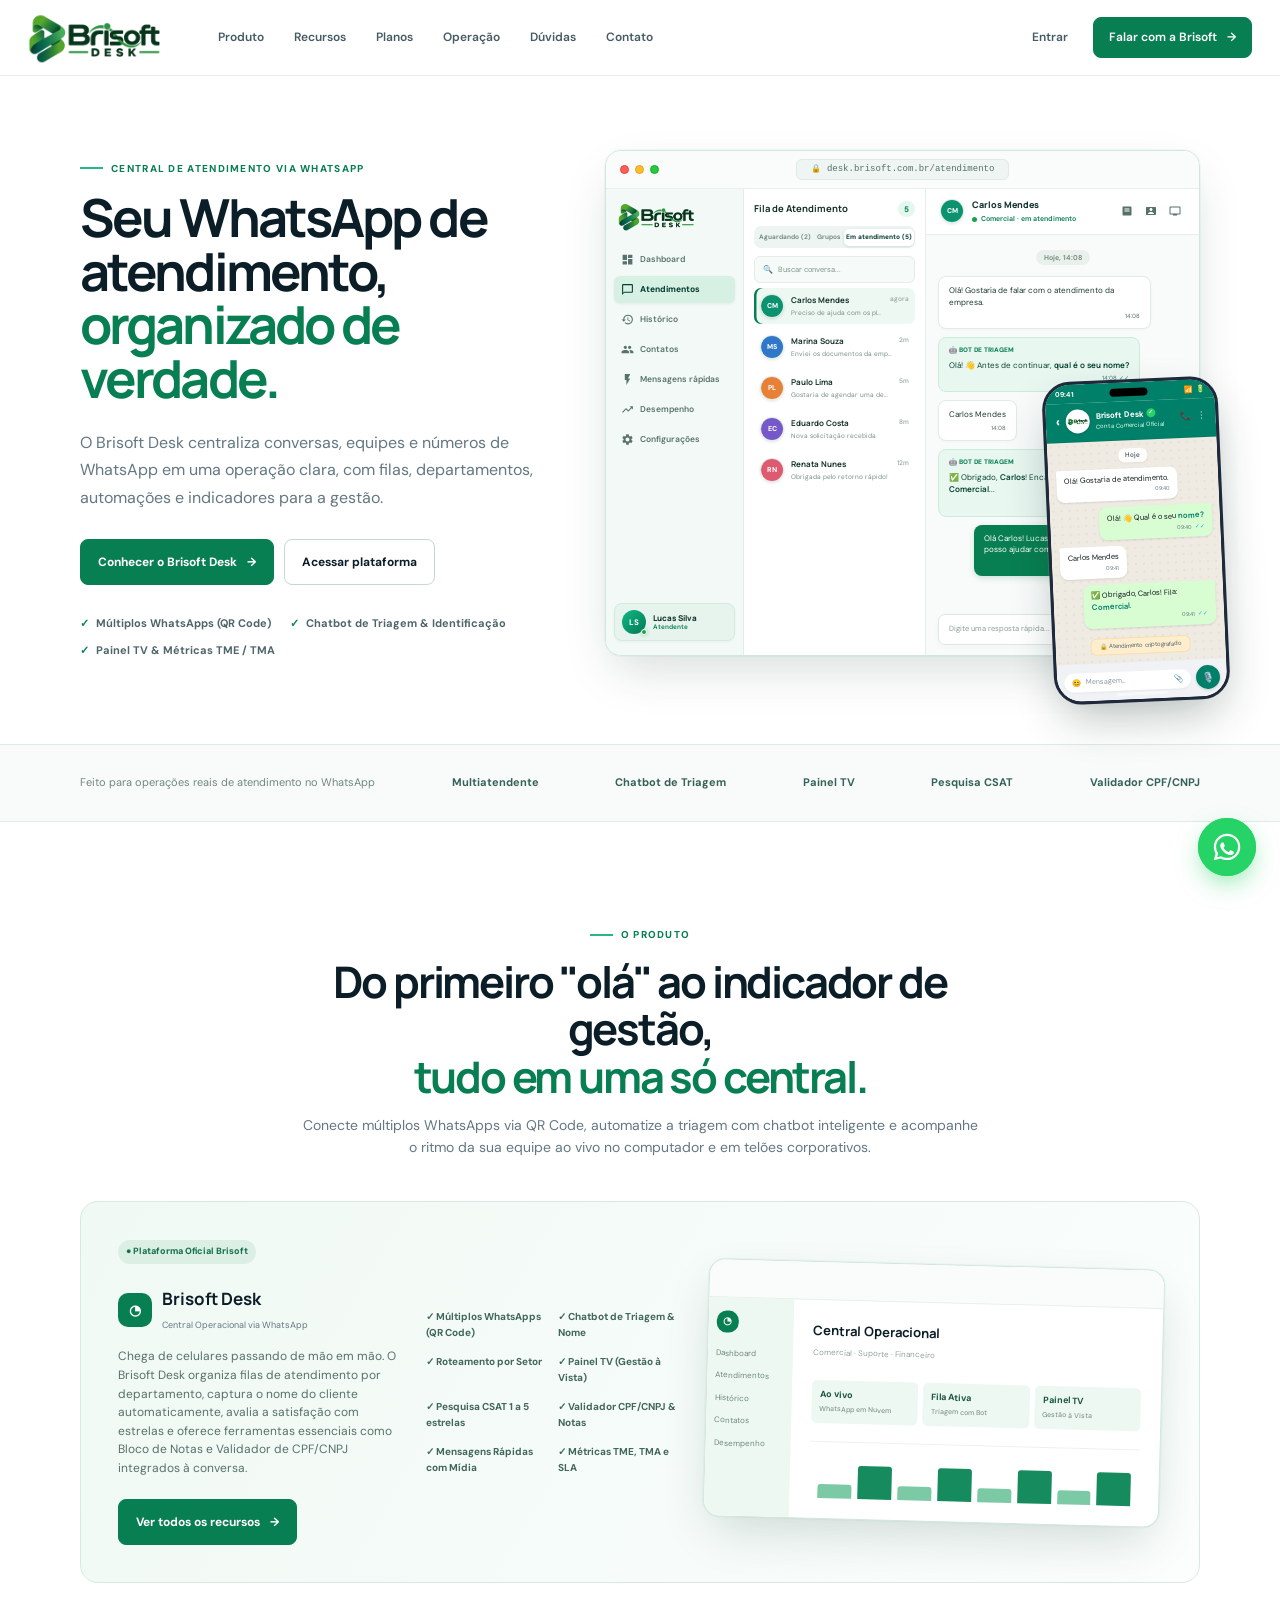
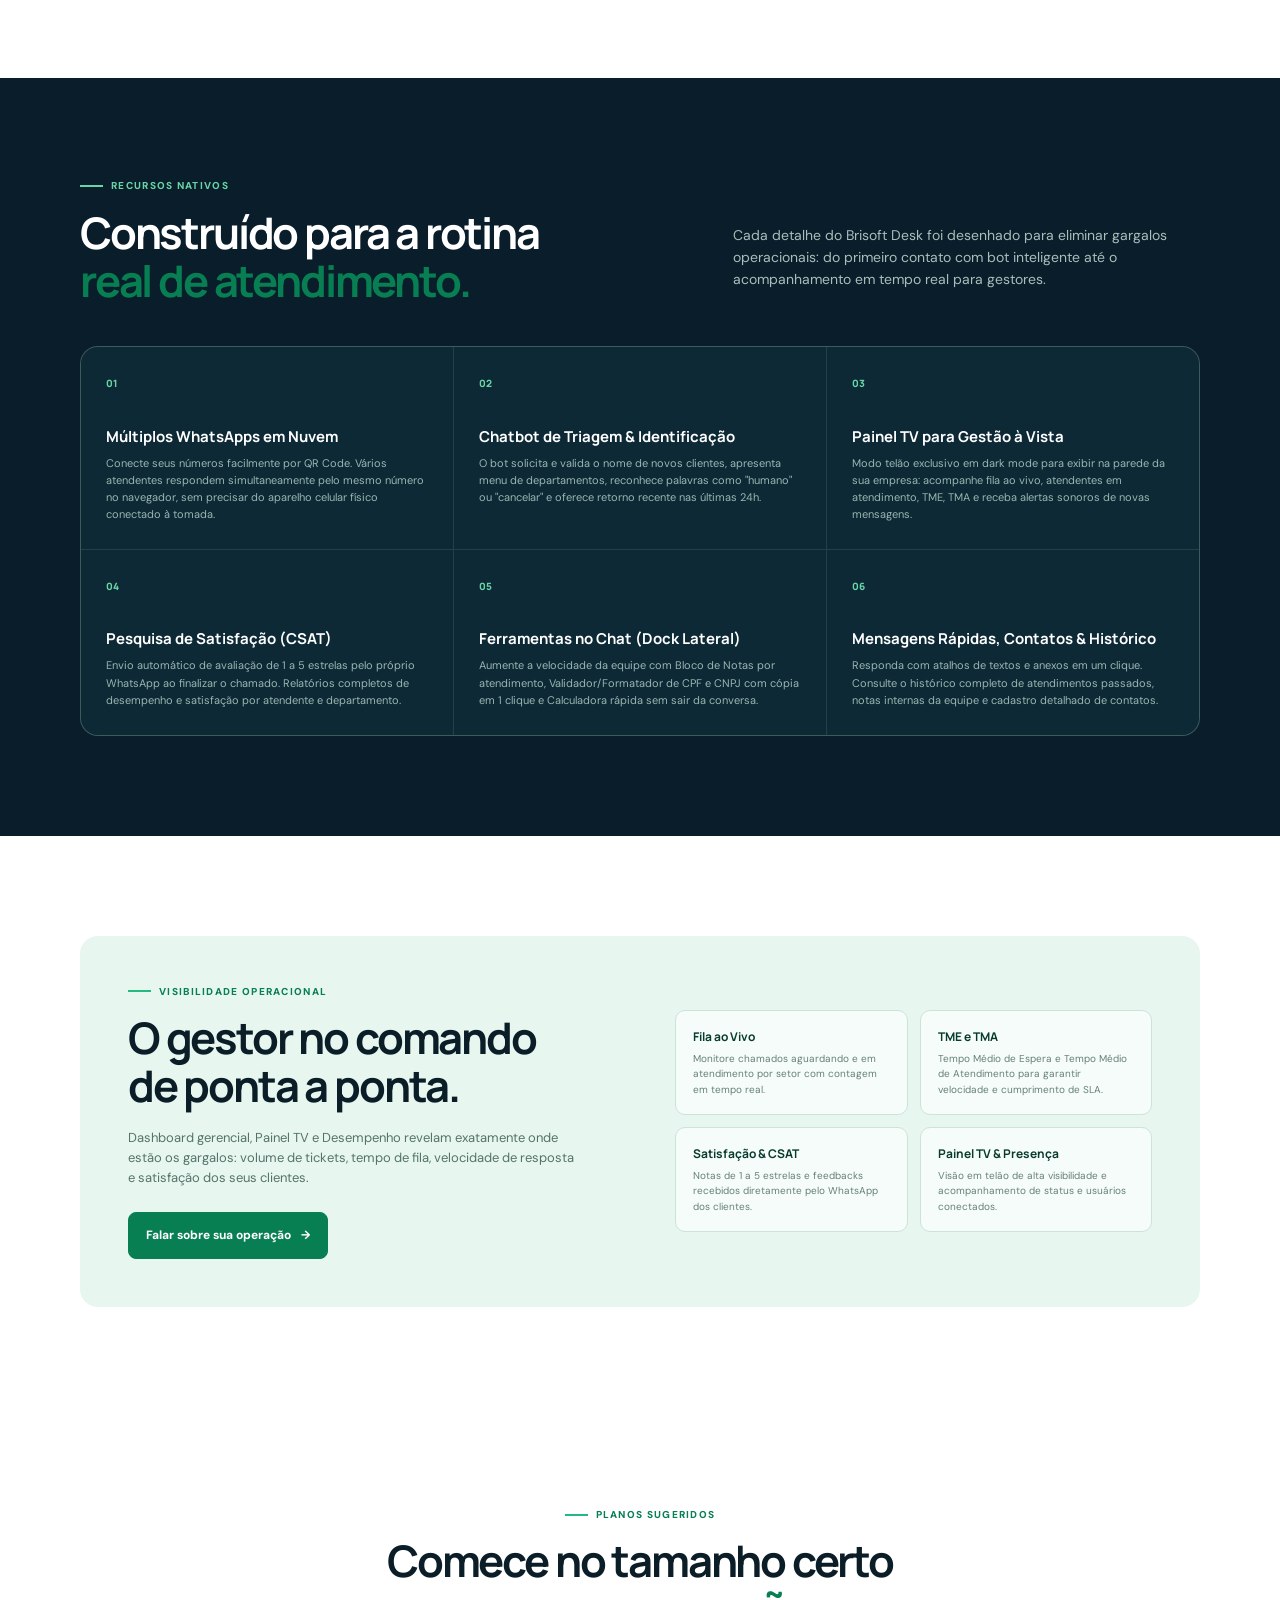
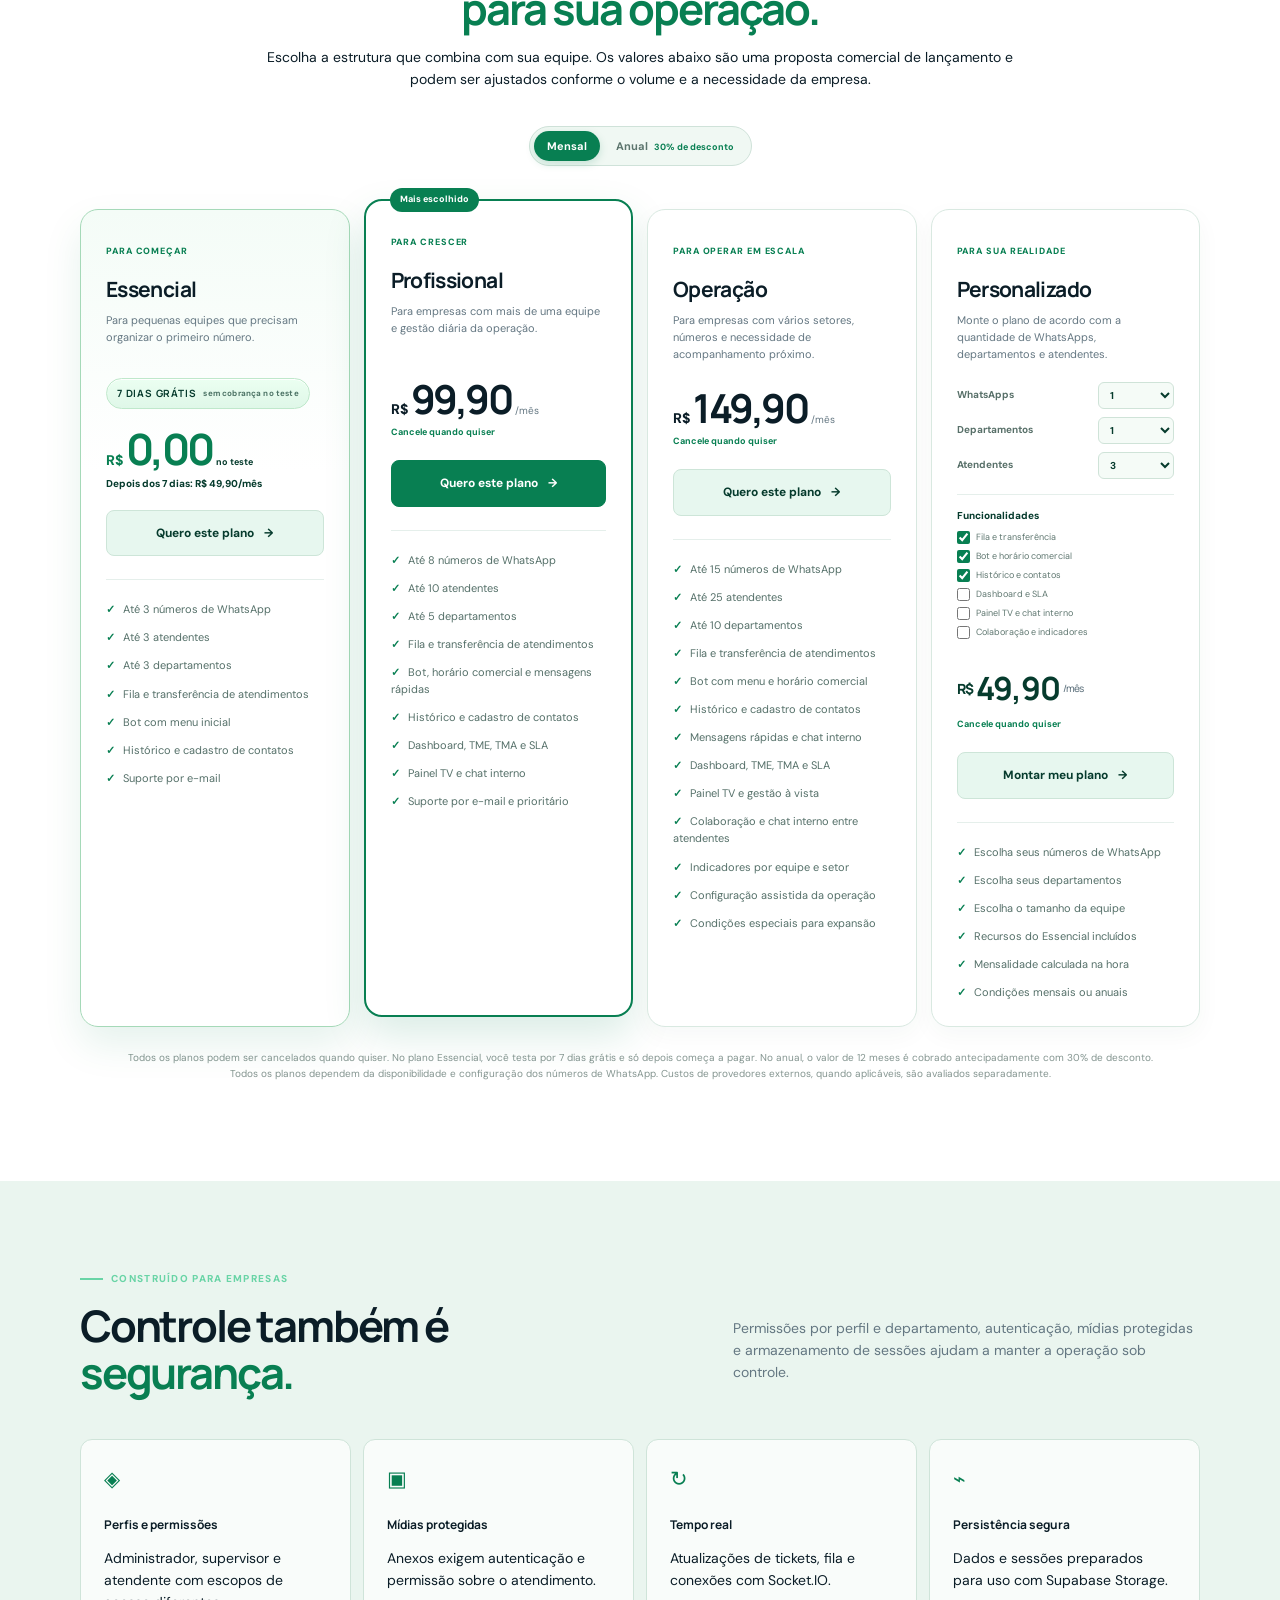
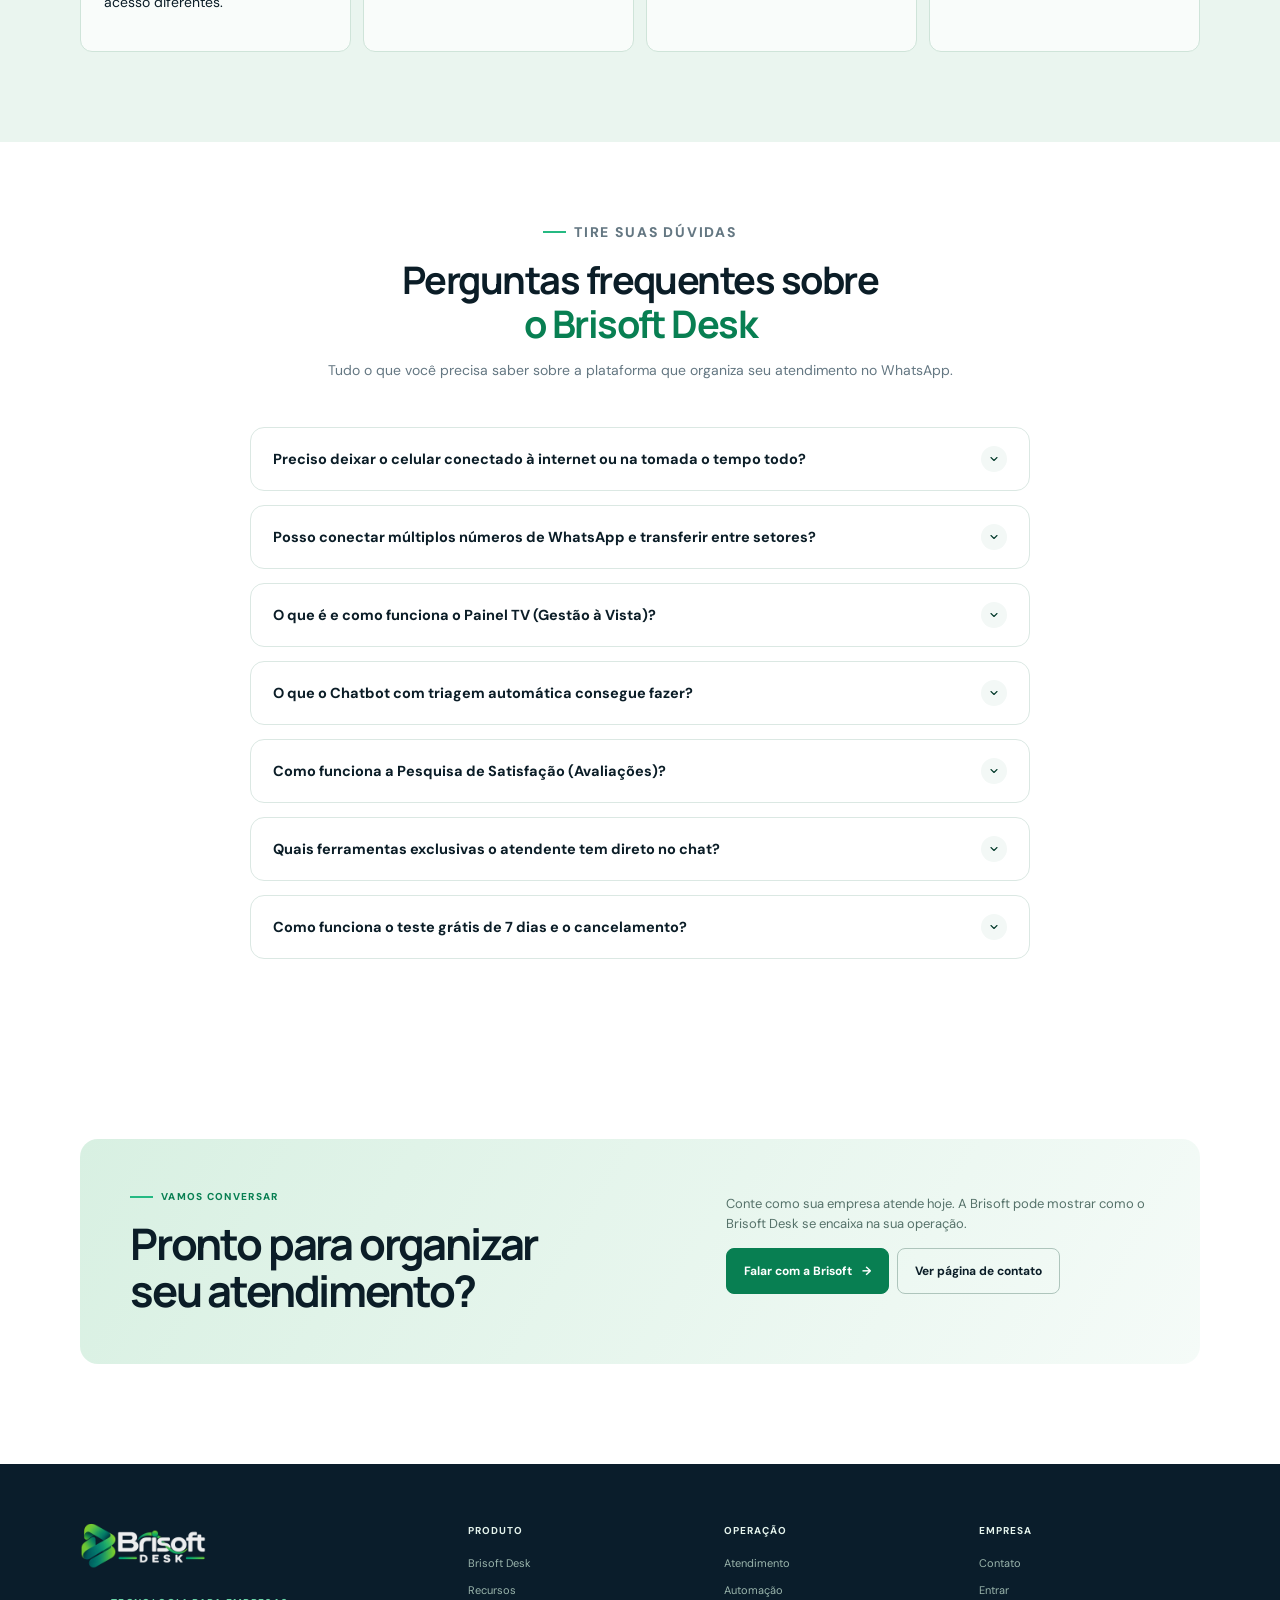
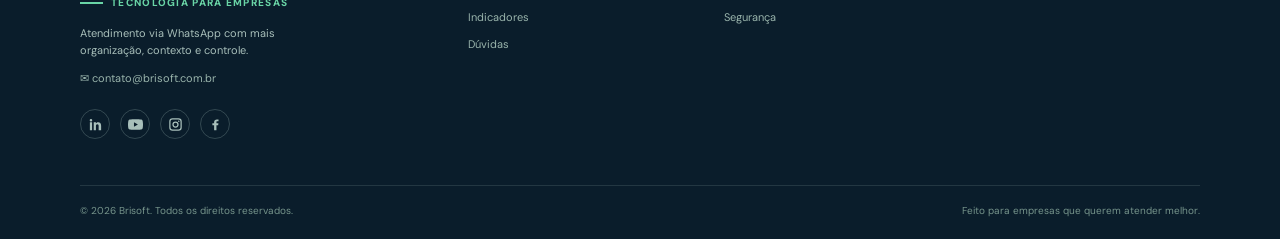
==== commit 2af18a52: "Criação da página de contato" ====
--- a/index.html
+++ b/index.html
@@ -8,7 +8,7 @@
       content="Brisoft Desk: central de atendimento via WhatsApp para organizar múltiplos números, equipes, filas e indicadores em um só lugar."
     />
     <title>Brisoft Desk | Atendimento via WhatsApp, organizado</title>
-    <link rel="icon" type="image/png" href="assets/images/logo_tema_claro.png" />
+    <link rel="icon" type="image/png" href="assets/images/icon.png" />
 
     <!-- Open Graph / WhatsApp / Facebook / LinkedIn -->
     <meta property="og:type" content="website" />
@@ -122,6 +122,7 @@
       rel="stylesheet"
     />
     <link rel="stylesheet" href="assets/css/styles.css" />
+    <link rel="stylesheet" href="assets/css/contact.css" />
   </head>
   <body>
     <header class="site-header">
@@ -139,7 +140,7 @@
       <div class="header-actions">
         <a class="login-link" href="https://desk.brisoft.com.br/login"
           >Entrar</a
-        ><a class="button button-small" href="#contato"
+        ><a class="button button-small" href="contato.html" data-open-contact-modal
           >Falar com a Brisoft <span>→</span></a
         >
       </div>
@@ -158,7 +159,7 @@
             indicadores para a gestão.
           </p>
           <div class="hero-actions">
-            <a class="button" href="#contato"
+            <a class="button" href="contato.html" data-open-contact-modal
               >Conhecer o Brisoft Desk <span>→</span></a
             ><a
               class="button button-outline"
@@ -1055,12 +1056,13 @@
             </p>
             <a
               class="button"
-              href="mailto:contato@brisoft.com.br?subject=Conhecer%20o%20Brisoft%20Desk"
-              >Conhecer o Brisoft Desk <span>→</span></a
+              href="contato.html"
+              data-open-contact-modal
+              >Falar com a Brisoft <span>→</span></a
             ><a
               class="button button-dark-outline"
-              href="mailto:contato@brisoft.com.br"
-              >Falar com a Brisoft</a
+              href="contato.html"
+              >Ver página de contato</a
             >
           </div>
         </div>
@@ -1141,7 +1143,7 @@
         </div>
         <div>
           <h4>EMPRESA</h4>
-          <a href="#contato">Contato</a
+          <a href="contato.html">Contato</a
           ><a href="https://desk.brisoft.com.br/login">Entrar</a>
         </div>
       </div>
@@ -1154,7 +1156,7 @@
 
     <!-- Botão Flutuante de WhatsApp -->
     <a
-      href="https://wa.me/5500000000000?text=Ol%C3%A1%21%20Gostaria%20de%20saber%20mais%20sobre%20o%20Brisoft%20Desk."
+      href="https://wa.me/5583981131352?text=Ol%C3%A1%21%20Gostaria%20de%20saber%20mais%20sobre%20o%20Brisoft%20Desk."
       class="whatsapp-float"
       target="_blank"
       rel="noopener noreferrer"
@@ -1168,6 +1170,204 @@
       </svg>
     </a>
 
+    <!-- Modal Interativo de Contato / Falar com a Brisoft -->
+    <div id="contact-modal" class="contact-modal-backdrop" role="dialog" aria-modal="true" aria-hidden="true">
+      <div class="contact-modal-dialog">
+        <div class="contact-modal-header">
+          <div class="contact-modal-title-group">
+            <span class="badge-lead">FALAR COM A BRISOFT</span>
+            <h2>Fale com um Especialista Brisoft</h2>
+            <p>Preencha os dados e converse agora mesmo no WhatsApp.</p>
+          </div>
+          <button type="button" class="contact-modal-close" data-close-contact-modal aria-label="Fechar janela">
+            <svg viewBox="0 0 24 24"><path d="M18 6L6 18M6 6l12 12"/></svg>
+          </button>
+        </div>
+        <div class="contact-modal-body">
+          <form class="contact-form" id="modal-contact-form" novalidate>
+            <div class="form-row">
+              <div class="form-group">
+                <label for="modal-name">Seu Nome Completo <span class="req">*</span></label>
+                <div class="input-wrapper">
+                  <span class="input-icon" aria-hidden="true">
+                    <svg viewBox="0 0 24 24"><path d="M12 12c2.21 0 4-1.79 4-4s-1.79-4-4-4-4 1.79-4 4 1.79 4 4 4zm0 2c-2.67 0-8 1.34-8 4v2h16v-2c0-2.66-5.33-4-8-4z"/></svg>
+                  </span>
+                  <input
+                    type="text"
+                    id="modal-name"
+                    name="name"
+                    class="form-control"
+                    placeholder="Ex: Carlos Silva"
+                    required
+                    autocomplete="name"
+                  />
+                </div>
+                <span class="form-error">Por favor, informe seu nome.</span>
+              </div>
+
+              <div class="form-group">
+                <label for="modal-company">Sua Empresa <span class="req">*</span></label>
+                <div class="input-wrapper">
+                  <span class="input-icon" aria-hidden="true">
+                    <svg viewBox="0 0 24 24"><path d="M12 7V3H2v18h20V7H12zM6 19H4v-2h2v2zm0-4H4v-2h2v2zm0-4H4V9h2v2zm0-4H4V5h2v2zm4 12H8v-2h2v2zm0-4H8v-2h2v2zm0-4H8V9h2v2zm0-4H8V5h2v2zm10 12h-8v-2h2v-2h-2v-2h2v-2h-2V9h8v10zm-2-8h-2v2h2v-2zm0 4h-2v2h2v-2z"/></svg>
+                  </span>
+                  <input
+                    type="text"
+                    id="modal-company"
+                    name="company"
+                    class="form-control"
+                    placeholder="Ex: Minha Empresa"
+                    required
+                    autocomplete="organization"
+                  />
+                </div>
+                <span class="form-error">Por favor, informe sua empresa.</span>
+              </div>
+            </div>
+
+            <div class="form-row">
+              <div class="form-group">
+                <label for="modal-phone">WhatsApp com DDD <span class="req">*</span></label>
+                <div class="input-wrapper">
+                  <span class="input-icon" aria-hidden="true">
+                    <svg viewBox="0 0 24 24"><path d="M12.04 2c-5.46 0-9.91 4.45-9.91 9.91 0 1.75.46 3.45 1.32 4.95L2.05 22l5.25-1.38c1.45.79 3.08 1.21 4.74 1.21 5.46 0 9.91-4.45 9.91-9.91 0-2.65-1.03-5.14-2.9-7.01A9.816 9.816 0 0 0 12.04 2zm.01 1.67c2.2 0 4.26.86 5.82 2.42a8.18 8.18 0 0 1 2.41 5.82c0 4.54-3.7 8.24-8.24 8.24-1.44 0-2.85-.38-4.08-1.1l-.29-.17-3.03.8 0.81-2.95-.19-.3A8.16 8.16 0 0 1 3.8 11.91c0-4.54 3.7-8.24 8.25-8.24zm4.52 11.66c-.25-.13-1.47-.72-1.7-.81-.23-.08-.39-.13-.56.13-.17.25-.64.81-.79.97-.14.17-.29.19-.54.06-.25-.13-1.06-.39-2.02-1.25-.75-.67-1.25-1.49-1.4-1.74-.14-.25-.02-.39.11-.51.11-.11.25-.29.37-.43.13-.15.17-.25.25-.42.08-.17.04-.32-.02-.45-.06-.13-.56-1.35-.77-1.85-.2-.49-.41-.42-.56-.43h-.48c-.17 0-.44.06-.67.31-.23.25-.88.86-.88 2.1 0 1.24.9 2.44 1.03 2.61.13.17 1.77 2.7 4.29 3.79.6.26 1.07.41 1.44.53.6.19 1.15.16 1.58.1.48-.07 1.47-.6 1.68-1.18.21-.58.21-1.08.15-1.18-.06-.1-.23-.17-.48-.29z"/></svg>
+                  </span>
+                  <input
+                    type="tel"
+                    id="modal-phone"
+                    name="phone"
+                    class="form-control"
+                    placeholder="(83) 98888-8888"
+                    required
+                    autocomplete="tel"
+                  />
+                </div>
+                <span class="form-error">Informe um WhatsApp válido.</span>
+              </div>
+
+              <div class="form-group">
+                <label for="modal-email">E-mail <span class="req">*</span></label>
+                <div class="input-wrapper">
+                  <span class="input-icon" aria-hidden="true">
+                    <svg viewBox="0 0 24 24"><path d="M20 4H4c-1.1 0-1.99.9-1.99 2L2 18c0 1.1.9 2 2 2h16c1.1 0 2-.9 2-2V6c0-1.1-.9-2-2-2zm0 4l-8 5-8-5V6l8 5 8-5v2z"/></svg>
+                  </span>
+                  <input
+                    type="email"
+                    id="modal-email"
+                    name="email"
+                    class="form-control"
+                    placeholder="voce@empresa.com.br"
+                    required
+                    autocomplete="email"
+                  />
+                </div>
+                <span class="form-error">Informe um e-mail válido.</span>
+              </div>
+            </div>
+
+            <div class="form-row">
+              <div class="form-group">
+                <label for="modal-segment">Segmento da Empresa</label>
+                <select id="modal-segment" name="segment" class="form-control">
+                  <option value="" selected>Selecione...</option>
+                  <option value="Varejo / Loja">Varejo / Loja</option>
+                  <option value="Serviços / Consultoria">Serviços / Consultoria</option>
+                  <option value="Saúde / Clínicas">Saúde / Clínicas</option>
+                  <option value="Financeiro / Cobrança">Financeiro / Cobrança</option>
+                  <option value="Imobiliária">Imobiliária</option>
+                  <option value="Provedor / Telecom">Provedor / Telecom</option>
+                  <option value="Tecnologia">Tecnologia</option>
+                  <option value="Outro">Outro</option>
+                </select>
+              </div>
+
+              <div class="form-group">
+                <label for="modal-challenge">Principal Objetivo</label>
+                <select id="modal-challenge" name="challenge" class="form-control">
+                  <option value="Centralizar múltiplos WhatsApps" selected>Centralizar múltiplos WhatsApps</option>
+                  <option value="Organizar filas e setores">Organizar filas e setores</option>
+                  <option value="Chatbot com triagem automática">Chatbot com triagem</option>
+                  <option value="Painel TV e métricas">Painel TV e métricas</option>
+                  <option value="Pesquisa de Satisfação CSAT">Pesquisa de Satisfação</option>
+                </select>
+              </div>
+            </div>
+
+            <div class="form-group">
+              <label>Quantos atendentes usam WhatsApp?</label>
+              <div class="chip-grid">
+                <label class="chip-option">
+                  <input type="radio" name="agents" value="1 a 3 atendentes" checked />
+                  <span class="chip-label">1 a 3</span>
+                </label>
+                <label class="chip-option">
+                  <input type="radio" name="agents" value="4 a 10 atendentes" />
+                  <span class="chip-label">4 a 10</span>
+                </label>
+                <label class="chip-option">
+                  <input type="radio" name="agents" value="11 a 25 atendentes" />
+                  <span class="chip-label">11 a 25</span>
+                </label>
+                <label class="chip-option">
+                  <input type="radio" name="agents" value="Mais de 25 atendentes" />
+                  <span class="chip-label">25+</span>
+                </label>
+              </div>
+            </div>
+
+            <div class="form-group">
+              <label for="modal-message">Mensagem ou observação (opcional)</label>
+              <textarea
+                id="modal-message"
+                name="message"
+                class="form-control"
+                placeholder="Ex: Queremos conectar 3 números e 8 atendentes..."
+                rows="2"
+              ></textarea>
+            </div>
+
+            <div class="form-group">
+              <label class="form-consent">
+                <input type="checkbox" name="consent" checked required />
+                <span>Concordo em receber contato da equipe Brisoft Desk via WhatsApp e e-mail.</span>
+              </label>
+              <span class="form-error">Aceite para continuar.</span>
+            </div>
+
+            <button type="submit" class="btn-submit-lead">
+              <span class="spinner" aria-hidden="true"></span>
+              <svg viewBox="0 0 24 24" aria-hidden="true">
+                <path d="M12.04 2c-5.46 0-9.91 4.45-9.91 9.91 0 1.75.46 3.45 1.32 4.95L2.05 22l5.25-1.38c1.45.79 3.08 1.21 4.74 1.21 5.46 0 9.91-4.45 9.91-9.91 0-2.65-1.03-5.14-2.9-7.01A9.816 9.816 0 0 0 12.04 2zm.01 1.67c2.2 0 4.26.86 5.82 2.42a8.18 8.18 0 0 1 2.41 5.82c0 4.54-3.7 8.24-8.24 8.24-1.44 0-2.85-.38-4.08-1.1l-.29-.17-3.03.8 0.81-2.95-.19-.3A8.16 8.16 0 0 1 3.8 11.91c0-4.54 3.7-8.24 8.25-8.24zm4.52 11.66c-.25-.13-1.47-.72-1.7-.81-.23-.08-.39-.13-.56.13-.17.25-.64.81-.79.97-.14.17-.29.19-.54.06-.25-.13-1.06-.39-2.02-1.25-.75-.67-1.25-1.49-1.4-1.74-.14-.25-.02-.39.11-.51.11-.11.25-.29.37-.43.13-.15.17-.25.25-.42.08-.17.04-.32-.02-.45-.06-.13-.56-1.35-.77-1.85-.2-.49-.41-.42-.56-.43h-.48c-.17 0-.44.06-.67.31-.23.25-.88.86-.88 2.1 0 1.24.9 2.44 1.03 2.61.13.17 1.77 2.7 4.29 3.79.6.26 1.07.41 1.44.53.6.19 1.15.16 1.58.1.48-.07 1.47-.6 1.68-1.18.21-.58.21-1.08.15-1.18-.06-.1-.23-.17-.48-.29z"/>
+              </svg>
+              <span class="btn-text">Enviar e Iniciar Conversa no WhatsApp</span>
+            </button>
+          </form>
+
+          <div class="form-success-card" id="modal-success-card">
+            <div class="success-icon-wrap">
+              <svg viewBox="0 0 24 24"><path d="M20 6L9 17l-5-5"/></svg>
+            </div>
+            <h3>Solicitação enviada com sucesso!</h3>
+            <p>Estamos abrindo o WhatsApp da Brisoft com todas as informações prontas para o atendimento.</p>
+            <div class="success-data-summary"></div>
+            <div class="success-actions">
+              <a href="#" class="btn-open-wa" target="_blank" rel="noopener noreferrer">
+                <svg viewBox="0 0 24 24"><path d="M12.04 2c-5.46 0-9.91 4.45-9.91 9.91 0 1.75.46 3.45 1.32 4.95L2.05 22l5.25-1.38c1.45.79 3.08 1.21 4.74 1.21 5.46 0 9.91-4.45 9.91-9.91 0-2.65-1.03-5.14-2.9-7.01A9.816 9.816 0 0 0 12.04 2zm.01 1.67c2.2 0 4.26.86 5.82 2.42a8.18 8.18 0 0 1 2.41 5.82c0 4.54-3.7 8.24-8.24 8.24-1.44 0-2.85-.38-4.08-1.1l-.29-.17-3.03.8 0.81-2.95-.19-.3A8.16 8.16 0 0 1 3.8 11.91c0-4.54 3.7-8.24 8.25-8.24zm4.52 11.66c-.25-.13-1.47-.72-1.7-.81-.23-.08-.39-.13-.56.13-.17.25-.64.81-.79.97-.14.17-.29.19-.54.06-.25-.13-1.06-.39-2.02-1.25-.75-.67-1.25-1.49-1.4-1.74-.14-.25-.02-.39.11-.51.11-.11.25-.29.37-.43.13-.15.17-.25.25-.42.08-.17.04-.32-.02-.45-.06-.13-.56-1.35-.77-1.85-.2-.49-.41-.42-.56-.43h-.48c-.17 0-.44.06-.67.31-.23.25-.88.86-.88 2.1 0 1.24.9 2.44 1.03 2.61.13.17 1.77 2.7 4.29 3.79.6.26 1.07.41 1.44.53.6.19 1.15.16 1.58.1.48-.07 1.47-.6 1.68-1.18.21-.58.21-1.08.15-1.18-.06-.1-.23-.17-.48-.29z"/></svg>
+                <span>Abrir WhatsApp da Brisoft Agora</span>
+              </a>
+              <button type="button" class="btn-reset-form">Corrigir dados ou enviar outra mensagem</button>
+            </div>
+          </div>
+
+          <div class="contact-modal-footer-note">
+            <span>Prefere abrir a página completa?</span>
+            <a href="contato.html">Acessar página de contato →</a>
+          </div>
+        </div>
+      </div>
+    </div>
+
     <script src="assets/js/script.js"></script>
+    <script src="assets/js/contact.js"></script>
   </body>
 </html>
--- a/assets/css/contact.css
+++ b/assets/css/contact.css
@@ -0,0 +1,819 @@
+/* ==========================================================================
+   Brisoft Desk - Estilos para Tela de Contato e Modal de Captação de Leads
+   ========================================================================== */
+
+:root {
+  --modal-bg-glass: rgba(11, 29, 39, 0.72);
+  --form-border: #d4e3dc;
+  --form-focus: #087f52;
+  --form-focus-glow: rgba(37, 185, 130, 0.22);
+  --form-placeholder: #8ea299;
+}
+
+/* --------------------------------------------------------------------------
+   Estilos Globais do Formulário de Contato
+   -------------------------------------------------------------------------- */
+.contact-form {
+  display: flex;
+  flex-direction: column;
+  gap: 18px;
+}
+
+.form-row {
+  display: grid;
+  grid-template-columns: 1fr 1fr;
+  gap: 14px;
+}
+
+.form-group {
+  display: flex;
+  flex-direction: column;
+  gap: 6px;
+  position: relative;
+  text-align: left;
+}
+
+.form-group label {
+  font-size: 12.5px;
+  font-weight: 600;
+  color: #1a382e;
+  display: flex;
+  align-items: center;
+  gap: 4px;
+}
+
+.form-group label .req {
+  color: #e53e3e;
+  font-weight: 700;
+}
+
+.input-wrapper {
+  position: relative;
+  display: flex;
+  align-items: center;
+}
+
+.input-icon {
+  position: absolute;
+  left: 14px;
+  color: #728c82;
+  font-size: 15px;
+  pointer-events: none;
+  display: flex;
+  align-items: center;
+  justify-content: center;
+  width: 18px;
+  height: 18px;
+}
+
+.input-icon svg {
+  width: 17px;
+  height: 17px;
+  fill: currentColor;
+}
+
+.form-control {
+  width: 100%;
+  font-family: inherit;
+  font-size: 13.5px;
+  color: var(--ink);
+  background: #ffffff;
+  border: 1.5px solid var(--form-border);
+  border-radius: 10px;
+  padding: 12px 14px 12px 42px;
+  outline: none;
+  transition: border-color 0.2s ease, box-shadow 0.2s ease, background 0.2s ease;
+  line-height: 1.4;
+}
+
+.form-control::placeholder {
+  color: var(--form-placeholder);
+  font-size: 13px;
+}
+
+.form-control:hover {
+  border-color: #b5ceca;
+}
+
+.form-control:focus {
+  border-color: var(--form-focus);
+  background: #ffffff;
+  box-shadow: 0 0 0 3.5px var(--form-focus-glow);
+}
+
+.form-group.has-error .form-control {
+  border-color: #e53e3e;
+  background: #fff8f8;
+}
+
+.form-group.has-error .form-control:focus {
+  box-shadow: 0 0 0 3px rgba(229, 62, 62, 0.18);
+}
+
+.form-error {
+  font-size: 11px;
+  color: #e53e3e;
+  font-weight: 500;
+  display: none;
+  margin-top: 2px;
+}
+
+.form-group.has-error .form-error {
+  display: block;
+}
+
+/* Select customizado */
+select.form-control {
+  cursor: pointer;
+  appearance: none;
+  -webkit-appearance: none;
+  padding-right: 36px;
+  background-image: url("data:image/svg+xml,%3Csvg xmlns='http://www.w3.org/2000/svg' width='16' height='16' viewBox='0 0 24 24' fill='none' stroke='%23455a62' stroke-width='2' stroke-linecap='round' stroke-linejoin='round'%3E%3Cpath d='M6 9l6 6 6-6'/%3E%3C/svg%3E");
+  background-repeat: no-repeat;
+  background-position: right 14px center;
+  background-size: 14px;
+}
+
+/* Textarea */
+textarea.form-control {
+  resize: vertical;
+  min-height: 82px;
+  padding-top: 12px;
+}
+
+/* Opções em Chips / Pills para Seleções Rápidas */
+.chip-grid {
+  display: grid;
+  grid-template-columns: repeat(auto-fit, minmax(80px, 1fr));
+  gap: 8px;
+}
+
+.chip-option {
+  position: relative;
+}
+
+.chip-option input[type="radio"] {
+  position: absolute;
+  opacity: 0;
+  pointer-events: none;
+}
+
+.chip-label {
+  display: flex;
+  align-items: center;
+  justify-content: center;
+  padding: 8px 10px;
+  border: 1.5px solid var(--form-border);
+  border-radius: 8px;
+  background: #fbfdfc;
+  color: #3b534b;
+  font-size: 12px;
+  font-weight: 600;
+  cursor: pointer;
+  transition: all 0.18s ease;
+  user-select: none;
+  text-align: center;
+}
+
+.chip-label:hover {
+  background: #f0f7f4;
+  border-color: #a5c7bc;
+}
+
+.chip-option input[type="radio"]:checked + .chip-label {
+  background: var(--green-soft);
+  border-color: var(--green);
+  color: var(--green-dark);
+  font-weight: 700;
+  box-shadow: 0 2px 6px rgba(8, 127, 82, 0.12);
+}
+
+.chip-option input[type="radio"]:focus-visible + .chip-label {
+  outline: 2px solid var(--green);
+}
+
+/* Checkbox de consentimento */
+.form-consent {
+  display: flex;
+  align-items: flex-start;
+  gap: 10px;
+  cursor: pointer;
+  margin-top: 4px;
+}
+
+.form-consent input[type="checkbox"] {
+  width: 17px;
+  height: 17px;
+  accent-color: var(--green);
+  margin-top: 2px;
+  cursor: pointer;
+  flex-shrink: 0;
+}
+
+.form-consent span {
+  font-size: 11.5px;
+  color: #556f66;
+  line-height: 1.45;
+}
+
+/* Botão de Envio do Formulário */
+.btn-submit-lead {
+  width: 100%;
+  display: inline-flex;
+  align-items: center;
+  justify-content: center;
+  gap: 12px;
+  padding: 15px 22px;
+  font-size: 14px;
+  font-weight: 700;
+  color: #ffffff;
+  background: linear-gradient(135deg, #098e5c 0%, #066e46 100%);
+  border: none;
+  border-radius: 10px;
+  cursor: pointer;
+  box-shadow: 0 8px 20px -4px rgba(8, 127, 82, 0.42);
+  transition: all 0.25s cubic-bezier(0.16, 1, 0.3, 1);
+  position: relative;
+  overflow: hidden;
+}
+
+.btn-submit-lead:hover {
+  transform: translateY(-2px);
+  box-shadow: 0 12px 26px -4px rgba(8, 127, 82, 0.52);
+  background: linear-gradient(135deg, #0ba068 0%, #07794e 100%);
+}
+
+.btn-submit-lead:active {
+  transform: translateY(0);
+}
+
+.btn-submit-lead svg {
+  width: 20px;
+  height: 20px;
+  fill: currentColor;
+  flex-shrink: 0;
+}
+
+.btn-submit-lead .spinner {
+  display: none;
+  width: 18px;
+  height: 18px;
+  border: 2.5px solid rgba(255, 255, 255, 0.3);
+  border-top-color: #ffffff;
+  border-radius: 50%;
+  animation: spin 0.75s linear infinite;
+}
+
+.btn-submit-lead.loading .spinner {
+  display: inline-block;
+}
+
+.btn-submit-lead.loading .btn-text,
+.btn-submit-lead.loading svg {
+  display: none;
+}
+
+@keyframes spin {
+  to { transform: rotate(360deg); }
+}
+
+.form-privacy-note {
+  font-size: 11px;
+  color: #7b948c;
+  text-align: center;
+  margin-top: 4px;
+  display: flex;
+  align-items: center;
+  justify-content: center;
+  gap: 6px;
+}
+
+.form-privacy-note svg {
+  width: 13px;
+  height: 13px;
+  fill: currentColor;
+}
+
+/* Estado de Sucesso */
+.form-success-card {
+  display: none;
+  text-align: center;
+  padding: 30px 20px;
+  animation: successScale 0.4s cubic-bezier(0.16, 1, 0.3, 1) both;
+}
+
+@keyframes successScale {
+  from {
+    opacity: 0;
+    transform: scale(0.94);
+  }
+  to {
+    opacity: 1;
+    transform: scale(1);
+  }
+}
+
+.success-icon-wrap {
+  width: 68px;
+  height: 68px;
+  border-radius: 50%;
+  background: #e6f8ef;
+  color: #087f52;
+  display: flex;
+  align-items: center;
+  justify-content: center;
+  margin: 0 auto 18px;
+  box-shadow: 0 0 0 10px rgba(37, 185, 130, 0.12);
+}
+
+.success-icon-wrap svg {
+  width: 34px;
+  height: 34px;
+  fill: none;
+  stroke: currentColor;
+  stroke-width: 3;
+  stroke-linecap: round;
+  stroke-linejoin: round;
+}
+
+.form-success-card h3 {
+  font-size: 22px;
+  color: #0b1d27;
+  margin: 0 0 8px;
+  font-weight: 800;
+}
+
+.form-success-card p {
+  color: #556c64;
+  font-size: 13.5px;
+  line-height: 1.55;
+  margin: 0 auto 22px;
+  max-width: 440px;
+}
+
+.success-data-summary {
+  background: #f4f9f6;
+  border: 1px solid #dbeae2;
+  border-radius: 10px;
+  padding: 14px 18px;
+  text-align: left;
+  font-size: 12px;
+  color: #3b554b;
+  margin-bottom: 22px;
+}
+
+.success-data-summary div {
+  margin-bottom: 4px;
+}
+.success-data-summary div:last-child {
+  margin-bottom: 0;
+}
+
+.success-actions {
+  display: flex;
+  flex-direction: column;
+  gap: 10px;
+}
+
+.btn-open-wa {
+  display: inline-flex;
+  align-items: center;
+  justify-content: center;
+  gap: 10px;
+  padding: 14px 20px;
+  font-size: 13.5px;
+  font-weight: 700;
+  color: #fff;
+  background: #25d366;
+  border-radius: 8px;
+  text-decoration: none;
+  box-shadow: 0 6px 18px rgba(37, 211, 102, 0.4);
+  transition: transform 0.2s ease, background 0.2s ease;
+}
+
+.btn-open-wa:hover {
+  background: #20ba59;
+  transform: translateY(-2px);
+}
+
+.btn-open-wa svg {
+  width: 20px;
+  height: 20px;
+  fill: #fff;
+}
+
+.btn-reset-form {
+  background: transparent;
+  border: 1px solid #d2e2db;
+  color: #4b665c;
+  padding: 10px 16px;
+  border-radius: 8px;
+  font-size: 12px;
+  font-weight: 600;
+  cursor: pointer;
+  transition: all 0.2s ease;
+}
+
+.btn-reset-form:hover {
+  background: #edf5f1;
+  color: #193a2e;
+}
+
+
+/* --------------------------------------------------------------------------
+   Modal Interativo na Landing Page
+   -------------------------------------------------------------------------- */
+.contact-modal-backdrop {
+  position: fixed;
+  inset: 0;
+  background: var(--modal-bg-glass);
+  backdrop-filter: blur(8px);
+  -webkit-backdrop-filter: blur(8px);
+  z-index: 1000;
+  display: flex;
+  align-items: center;
+  justify-content: center;
+  padding: 20px 16px;
+  opacity: 0;
+  visibility: hidden;
+  transition: opacity 0.3s cubic-bezier(0.16, 1, 0.3, 1), visibility 0.3s;
+}
+
+.contact-modal-backdrop.is-open {
+  opacity: 1;
+  visibility: visible;
+}
+
+.contact-modal-dialog {
+  background: #ffffff;
+  border-radius: 20px;
+  width: 100%;
+  max-width: 680px;
+  max-height: 92vh;
+  display: flex;
+  flex-direction: column;
+  overflow: hidden;
+  box-shadow: 0 25px 60px -15px rgba(3, 29, 21, 0.4),
+              0 0 0 1px rgba(220, 231, 228, 0.8);
+  transform: translateY(24px) scale(0.96);
+  transition: transform 0.35s cubic-bezier(0.16, 1, 0.3, 1);
+  position: relative;
+}
+
+.contact-modal-backdrop.is-open .contact-modal-dialog {
+  transform: translateY(0) scale(1);
+}
+
+.contact-modal-header {
+  padding: 22px 28px 16px;
+  background: linear-gradient(180deg, #f7fbf9 0%, #ffffff 100%);
+  border-bottom: 1px solid #edf4f1;
+  display: flex;
+  align-items: flex-start;
+  justify-content: space-between;
+  gap: 16px;
+  flex-shrink: 0;
+}
+
+.contact-modal-title-group .badge-lead {
+  display: inline-flex;
+  align-items: center;
+  gap: 6px;
+  font-size: 10px;
+  font-weight: 800;
+  letter-spacing: 0.08em;
+  color: var(--green);
+  background: #e4f7ed;
+  padding: 3px 8px;
+  border-radius: 999px;
+  margin-bottom: 6px;
+}
+
+.contact-modal-title-group .badge-lead::before {
+  content: "";
+  display: inline-block;
+  width: 6px;
+  height: 6px;
+  border-radius: 50%;
+  background: #25b982;
+  box-shadow: 0 0 0 2px rgba(37, 185, 130, 0.3);
+}
+
+.contact-modal-title-group h2 {
+  font-size: 20px;
+  font-weight: 800;
+  color: #0b1d27;
+  margin: 0 0 4px;
+  letter-spacing: -0.02em;
+}
+
+.contact-modal-title-group p {
+  font-size: 12.5px;
+  color: #637972;
+  margin: 0;
+}
+
+.contact-modal-close {
+  background: #f0f6f3;
+  border: none;
+  width: 34px;
+  height: 34px;
+  border-radius: 50%;
+  display: flex;
+  align-items: center;
+  justify-content: center;
+  color: #556c64;
+  cursor: pointer;
+  flex-shrink: 0;
+  transition: background 0.18s, color 0.18s, transform 0.18s;
+}
+
+.contact-modal-close:hover {
+  background: #e2ede8;
+  color: #0b1d27;
+  transform: scale(1.08);
+}
+
+.contact-modal-close svg {
+  width: 18px;
+  height: 18px;
+  fill: none;
+  stroke: currentColor;
+  stroke-width: 2.2;
+  stroke-linecap: round;
+  stroke-linejoin: round;
+}
+
+.contact-modal-body {
+  padding: 22px 28px 28px;
+  overflow-y: auto;
+  overscroll-behavior: contain;
+}
+
+.contact-modal-footer-note {
+  margin-top: 14px;
+  padding-top: 12px;
+  border-top: 1px dashed #e2ece7;
+  display: flex;
+  align-items: center;
+  justify-content: space-between;
+  font-size: 11.5px;
+  color: #6a827a;
+}
+
+.contact-modal-footer-note a {
+  color: var(--green);
+  text-decoration: underline;
+  font-weight: 600;
+}
+
+.contact-modal-footer-note a:hover {
+  color: var(--green-dark);
+}
+
+
+/* --------------------------------------------------------------------------
+   Estilos da Página Dedicada: contato.html
+   -------------------------------------------------------------------------- */
+.contact-page-wrapper {
+  background: linear-gradient(180deg, #f5fbf8 0%, #ffffff 420px);
+  padding: 44px 0 80px;
+  min-height: calc(100vh - 76px - 300px);
+}
+
+.contact-grid-layout {
+  display: grid;
+  grid-template-columns: 1fr 1.12fr;
+  gap: 54px;
+  align-items: start;
+}
+
+/* Coluna de Informações / Persuasão */
+.contact-info-panel {
+  display: flex;
+  flex-direction: column;
+  gap: 28px;
+}
+
+.contact-info-panel .eyebrow {
+  margin-bottom: 0;
+}
+
+.contact-hero-title {
+  font-size: clamp(30px, 3.2vw, 42px);
+  font-weight: 800;
+  line-height: 1.14;
+  letter-spacing: -0.04em;
+  color: #0b1d27;
+  margin: 0;
+}
+
+.contact-hero-title em {
+  font-style: normal;
+  color: var(--green);
+  position: relative;
+}
+
+.contact-hero-desc {
+  font-size: 15px;
+  line-height: 1.6;
+  color: #4b665c;
+  margin: 0;
+}
+
+/* Cards de Benefícios */
+.contact-benefits {
+  display: flex;
+  flex-direction: column;
+  gap: 14px;
+}
+
+.benefit-item {
+  display: flex;
+  gap: 14px;
+  align-items: flex-start;
+  padding: 14px 16px;
+  background: #ffffff;
+  border: 1px solid #e3ece8;
+  border-radius: 12px;
+  box-shadow: 0 4px 12px rgba(9, 44, 34, 0.03);
+  transition: transform 0.2s ease, border-color 0.2s ease;
+}
+
+.benefit-item:hover {
+  transform: translateX(4px);
+  border-color: #bedacf;
+}
+
+.benefit-icon {
+  width: 36px;
+  height: 36px;
+  border-radius: 10px;
+  background: #eaf8f1;
+  color: var(--green);
+  display: grid;
+  place-items: center;
+  flex-shrink: 0;
+}
+
+.benefit-icon svg {
+  width: 19px;
+  height: 19px;
+  fill: currentColor;
+}
+
+.benefit-content h4 {
+  margin: 0 0 3px;
+  font-size: 13.5px;
+  font-weight: 700;
+  color: #122c22;
+}
+
+.benefit-content p {
+  margin: 0;
+  font-size: 12px;
+  color: #5d756d;
+  line-height: 1.45;
+}
+
+/* Caixa de Contato Direto */
+.direct-channels-card {
+  padding: 20px 22px;
+  border-radius: 14px;
+  background: #0d2836;
+  color: #ffffff;
+  box-shadow: 0 12px 28px -6px rgba(10, 29, 43, 0.35);
+}
+
+.direct-channels-card h4 {
+  margin: 0 0 6px;
+  font-size: 14px;
+  font-weight: 700;
+  color: #7ce2b8;
+  letter-spacing: 0.02em;
+}
+
+.direct-channels-card p {
+  margin: 0 0 16px;
+  font-size: 12px;
+  color: #a4beba;
+  line-height: 1.45;
+}
+
+.direct-channels-list {
+  display: flex;
+  flex-direction: column;
+  gap: 10px;
+}
+
+.direct-channel-item {
+  display: flex;
+  align-items: center;
+  gap: 12px;
+  color: #ffffff;
+  text-decoration: none;
+  font-size: 12.5px;
+  font-weight: 600;
+  padding: 8px 12px;
+  background: rgba(255, 255, 255, 0.08);
+  border-radius: 8px;
+  transition: background 0.2s, transform 0.2s;
+}
+
+.direct-channel-item:hover {
+  background: rgba(255, 255, 255, 0.16);
+  transform: translateX(3px);
+}
+
+.direct-channel-item svg {
+  width: 17px;
+  height: 17px;
+  fill: #69d4a6;
+  flex-shrink: 0;
+}
+
+/* Coluna do Formulário na Página */
+.contact-form-container {
+  background: #ffffff;
+  border: 1px solid #dce8e3;
+  border-radius: 20px;
+  padding: 34px 36px;
+  box-shadow: 0 18px 45px -8px rgba(9, 42, 32, 0.08),
+              0 2px 8px rgba(9, 42, 32, 0.03);
+  position: relative;
+}
+
+.form-header-badge {
+  display: inline-flex;
+  align-items: center;
+  gap: 6px;
+  font-size: 10.5px;
+  font-weight: 800;
+  letter-spacing: 0.06em;
+  color: var(--green);
+  background: #e6f7ef;
+  padding: 4px 10px;
+  border-radius: 999px;
+  margin-bottom: 12px;
+}
+
+.contact-form-container h3 {
+  font-size: 22px;
+  font-weight: 800;
+  letter-spacing: -0.02em;
+  color: #0b1d27;
+  margin: 0 0 6px;
+}
+
+.contact-form-container > p {
+  font-size: 13px;
+  color: #556c64;
+  margin: 0 0 24px;
+}
+
+
+/* --------------------------------------------------------------------------
+   Responsividade
+   -------------------------------------------------------------------------- */
+@media (max-width: 960px) {
+  .contact-grid-layout {
+    grid-template-columns: 1fr;
+    gap: 38px;
+  }
+
+  .contact-page-wrapper {
+    padding: 30px 0 60px;
+  }
+
+  .contact-form-container {
+    padding: 26px 22px;
+  }
+}
+
+@media (max-width: 640px) {
+  .form-row {
+    grid-template-columns: 1fr;
+    gap: 14px;
+  }
+
+  .contact-modal-header {
+    padding: 18px 20px 14px;
+  }
+
+  .contact-modal-body {
+    padding: 18px 20px 24px;
+  }
+
+  .contact-modal-title-group h2 {
+    font-size: 18px;
+  }
+
+  .chip-grid {
+    grid-template-columns: repeat(2, 1fr);
+  }
+
+  .btn-submit-lead {
+    font-size: 13.5px;
+    padding: 14px 18px;
+  }
+}
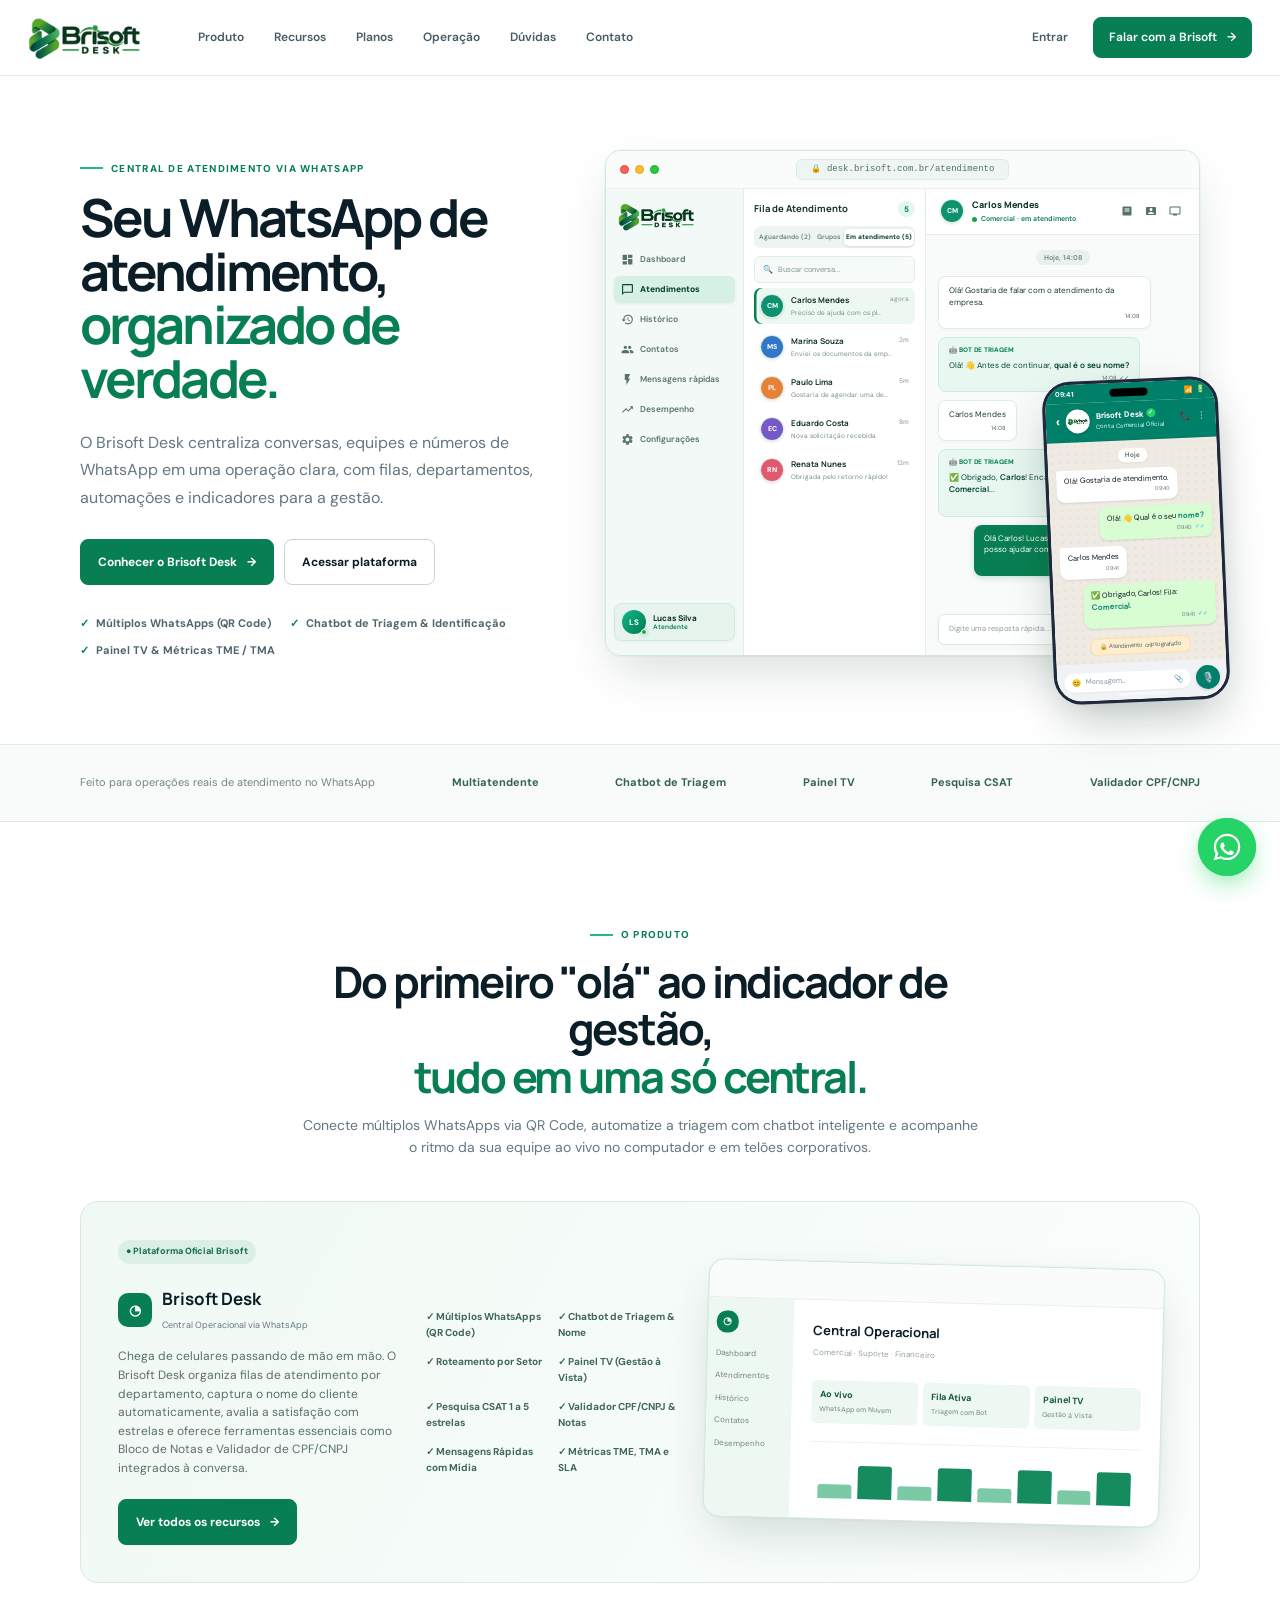
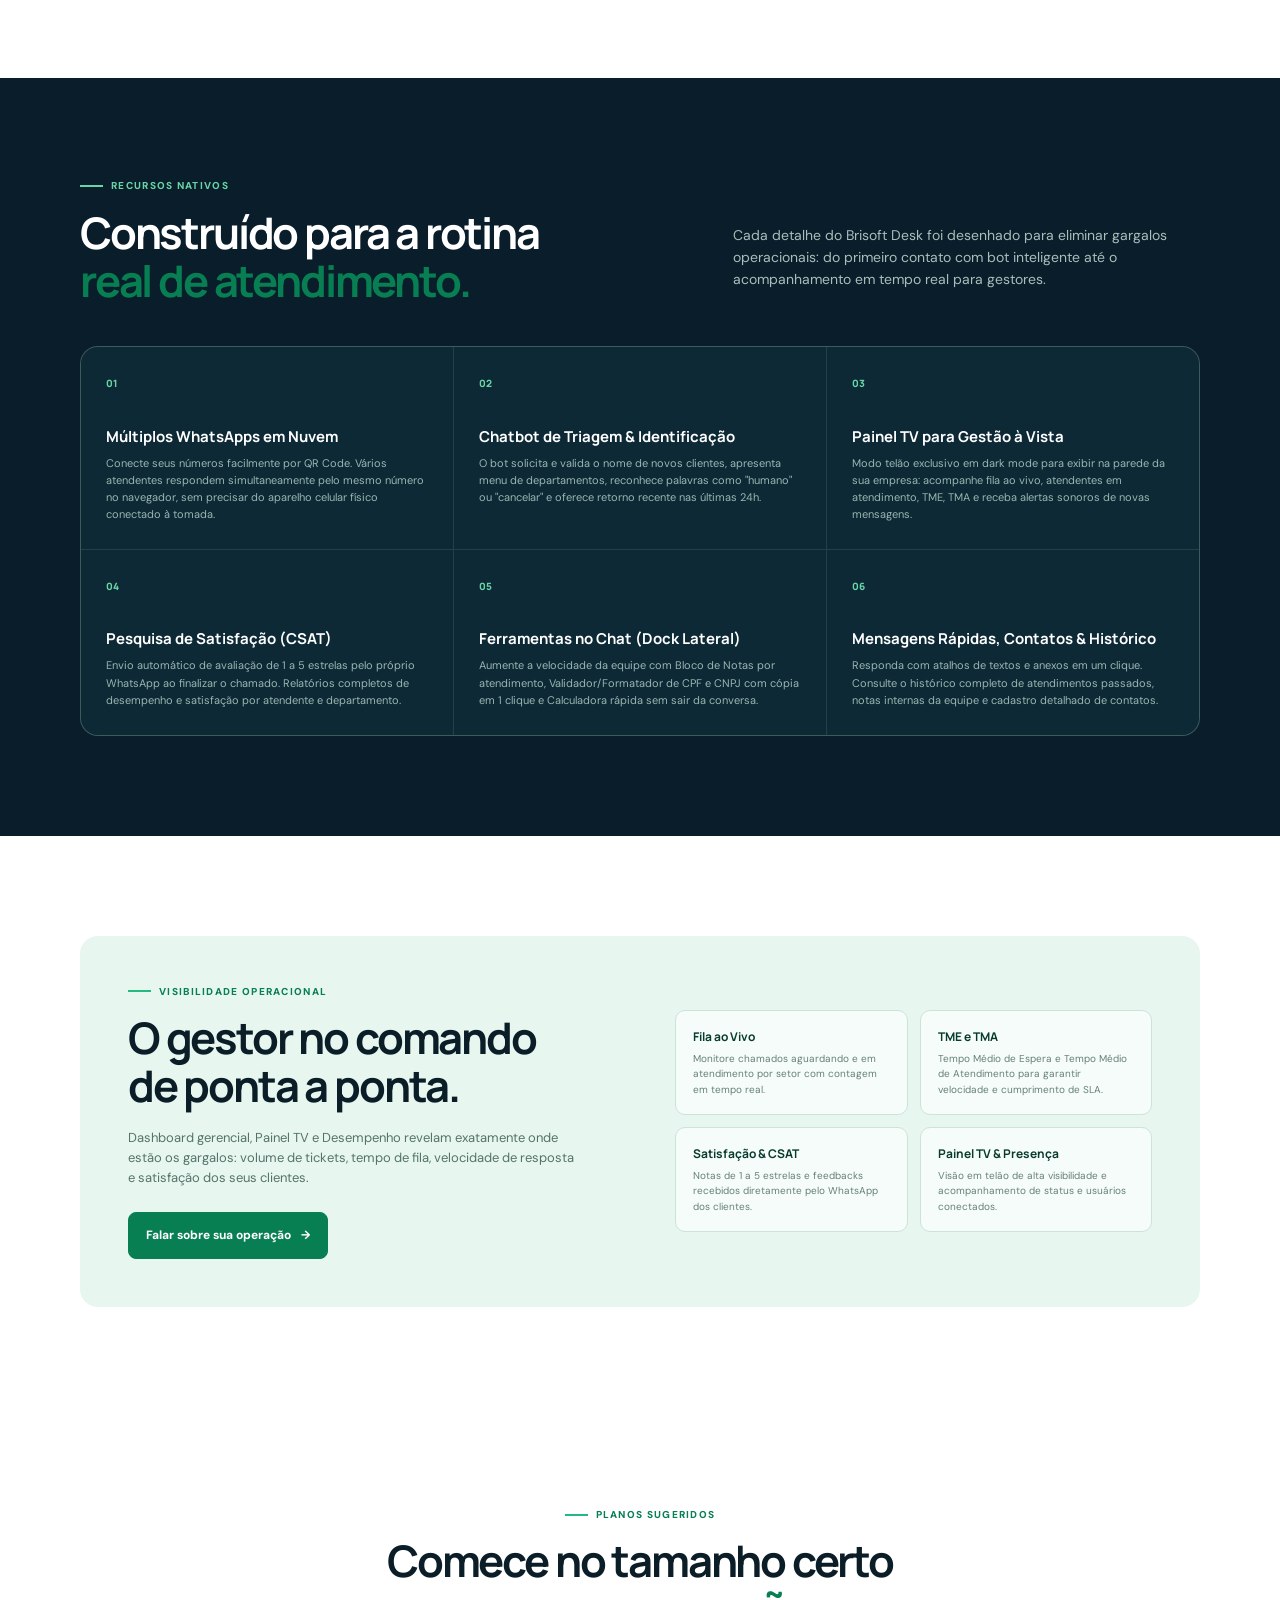
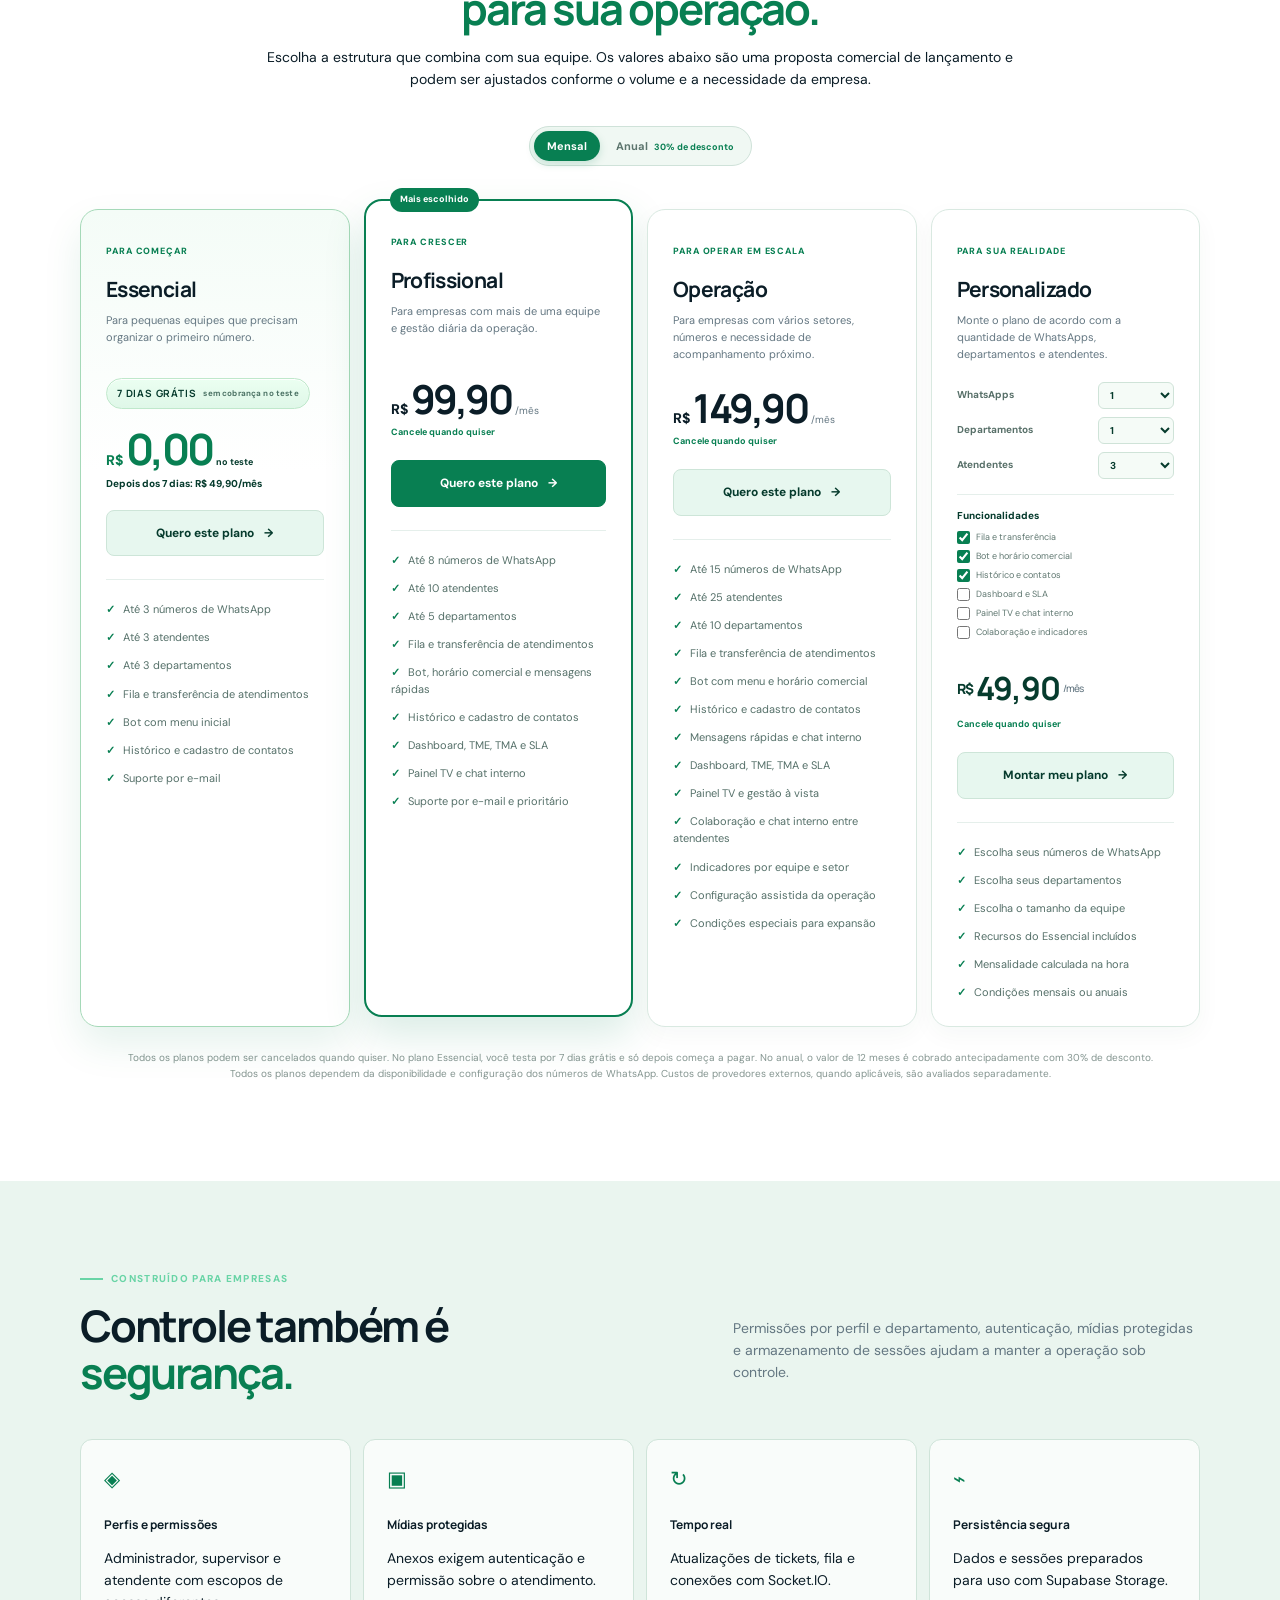
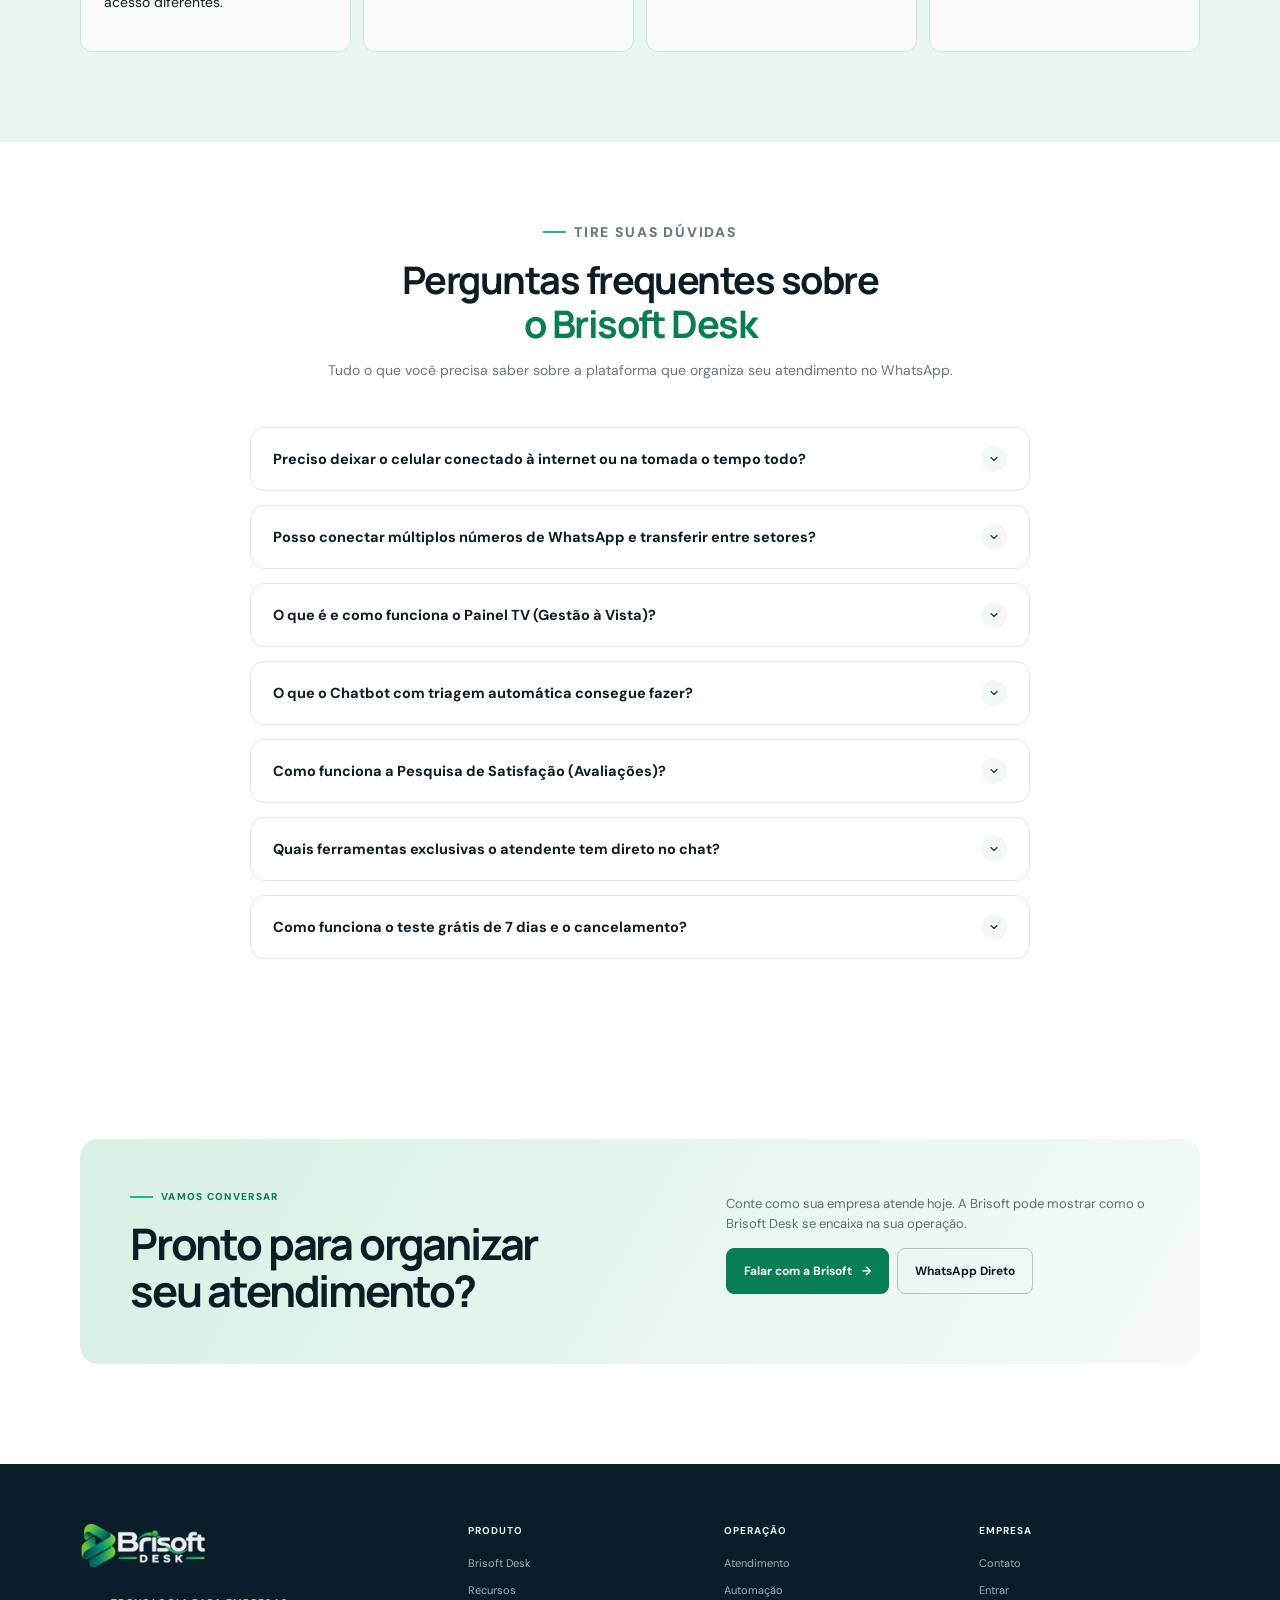
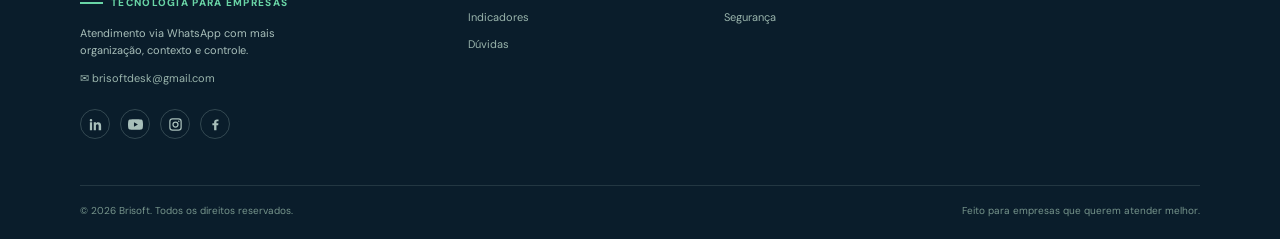
==== commit 6599b3f1: "Ajustes de interface na aba de contatos" ====
--- a/index.html
+++ b/index.html
@@ -122,7 +122,6 @@
       rel="stylesheet"
     />
     <link rel="stylesheet" href="assets/css/styles.css" />
-    <link rel="stylesheet" href="assets/css/contact.css" />
   </head>
   <body>
     <header class="site-header">
@@ -140,7 +139,7 @@
       <div class="header-actions">
         <a class="login-link" href="https://desk.brisoft.com.br/login"
           >Entrar</a
-        ><a class="button button-small" href="contato.html" data-open-contact-modal
+        ><a class="button button-small" href="contato.html"
           >Falar com a Brisoft <span>→</span></a
         >
       </div>
@@ -159,7 +158,7 @@
             indicadores para a gestão.
           </p>
           <div class="hero-actions">
-            <a class="button" href="contato.html" data-open-contact-modal
+            <a class="button" href="contato.html"
               >Conhecer o Brisoft Desk <span>→</span></a
             ><a
               class="button button-outline"
@@ -872,7 +871,7 @@
             <a
               class="button pricing-button"
               data-custom-email
-              href="mailto:contato@brisoft.com.br?subject=Plano%20Personalizado%20Brisoft%20Desk"
+              href="mailto:brisoftdesk@gmail.com?subject=Plano%20Personalizado%20Brisoft%20Desk"
               >Montar meu plano <span>→</span></a
             >
             <ul>
@@ -1057,12 +1056,13 @@
             <a
               class="button"
               href="contato.html"
-              data-open-contact-modal
               >Falar com a Brisoft <span>→</span></a
             ><a
               class="button button-dark-outline"
-              href="contato.html"
-              >Ver página de contato</a
+              href="https://wa.me/5583981131352?text=Ol%C3%A1%21%20Gostaria%20de%20falar%20com%20a%20equipe%20da%20Brisoft."
+              target="_blank"
+              rel="noopener noreferrer"
+              >WhatsApp Direto</a
             >
           </div>
         </div>
@@ -1079,7 +1079,7 @@
           <p>
             Atendimento via WhatsApp com mais organização, contexto e controle.
           </p>
-          <a href="mailto:contato@brisoft.com.br">✉ contato@brisoft.com.br</a>
+          <a href="mailto:brisoftdesk@gmail.com">✉ brisoftdesk@gmail.com</a>
           <div class="social-links" aria-label="Redes sociais da Brisoft">
             <a
               href="https://www.linkedin.com/company/brisoft/"
@@ -1170,204 +1170,6 @@
       </svg>
     </a>
 
-    <!-- Modal Interativo de Contato / Falar com a Brisoft -->
-    <div id="contact-modal" class="contact-modal-backdrop" role="dialog" aria-modal="true" aria-hidden="true">
-      <div class="contact-modal-dialog">
-        <div class="contact-modal-header">
-          <div class="contact-modal-title-group">
-            <span class="badge-lead">FALAR COM A BRISOFT</span>
-            <h2>Fale com um Especialista Brisoft</h2>
-            <p>Preencha os dados e converse agora mesmo no WhatsApp.</p>
-          </div>
-          <button type="button" class="contact-modal-close" data-close-contact-modal aria-label="Fechar janela">
-            <svg viewBox="0 0 24 24"><path d="M18 6L6 18M6 6l12 12"/></svg>
-          </button>
-        </div>
-        <div class="contact-modal-body">
-          <form class="contact-form" id="modal-contact-form" novalidate>
-            <div class="form-row">
-              <div class="form-group">
-                <label for="modal-name">Seu Nome Completo <span class="req">*</span></label>
-                <div class="input-wrapper">
-                  <span class="input-icon" aria-hidden="true">
-                    <svg viewBox="0 0 24 24"><path d="M12 12c2.21 0 4-1.79 4-4s-1.79-4-4-4-4 1.79-4 4 1.79 4 4 4zm0 2c-2.67 0-8 1.34-8 4v2h16v-2c0-2.66-5.33-4-8-4z"/></svg>
-                  </span>
-                  <input
-                    type="text"
-                    id="modal-name"
-                    name="name"
-                    class="form-control"
-                    placeholder="Ex: Carlos Silva"
-                    required
-                    autocomplete="name"
-                  />
-                </div>
-                <span class="form-error">Por favor, informe seu nome.</span>
-              </div>
-
-              <div class="form-group">
-                <label for="modal-company">Sua Empresa <span class="req">*</span></label>
-                <div class="input-wrapper">
-                  <span class="input-icon" aria-hidden="true">
-                    <svg viewBox="0 0 24 24"><path d="M12 7V3H2v18h20V7H12zM6 19H4v-2h2v2zm0-4H4v-2h2v2zm0-4H4V9h2v2zm0-4H4V5h2v2zm4 12H8v-2h2v2zm0-4H8v-2h2v2zm0-4H8V9h2v2zm0-4H8V5h2v2zm10 12h-8v-2h2v-2h-2v-2h2v-2h-2V9h8v10zm-2-8h-2v2h2v-2zm0 4h-2v2h2v-2z"/></svg>
-                  </span>
-                  <input
-                    type="text"
-                    id="modal-company"
-                    name="company"
-                    class="form-control"
-                    placeholder="Ex: Minha Empresa"
-                    required
-                    autocomplete="organization"
-                  />
-                </div>
-                <span class="form-error">Por favor, informe sua empresa.</span>
-              </div>
-            </div>
-
-            <div class="form-row">
-              <div class="form-group">
-                <label for="modal-phone">WhatsApp com DDD <span class="req">*</span></label>
-                <div class="input-wrapper">
-                  <span class="input-icon" aria-hidden="true">
-                    <svg viewBox="0 0 24 24"><path d="M12.04 2c-5.46 0-9.91 4.45-9.91 9.91 0 1.75.46 3.45 1.32 4.95L2.05 22l5.25-1.38c1.45.79 3.08 1.21 4.74 1.21 5.46 0 9.91-4.45 9.91-9.91 0-2.65-1.03-5.14-2.9-7.01A9.816 9.816 0 0 0 12.04 2zm.01 1.67c2.2 0 4.26.86 5.82 2.42a8.18 8.18 0 0 1 2.41 5.82c0 4.54-3.7 8.24-8.24 8.24-1.44 0-2.85-.38-4.08-1.1l-.29-.17-3.03.8 0.81-2.95-.19-.3A8.16 8.16 0 0 1 3.8 11.91c0-4.54 3.7-8.24 8.25-8.24zm4.52 11.66c-.25-.13-1.47-.72-1.7-.81-.23-.08-.39-.13-.56.13-.17.25-.64.81-.79.97-.14.17-.29.19-.54.06-.25-.13-1.06-.39-2.02-1.25-.75-.67-1.25-1.49-1.4-1.74-.14-.25-.02-.39.11-.51.11-.11.25-.29.37-.43.13-.15.17-.25.25-.42.08-.17.04-.32-.02-.45-.06-.13-.56-1.35-.77-1.85-.2-.49-.41-.42-.56-.43h-.48c-.17 0-.44.06-.67.31-.23.25-.88.86-.88 2.1 0 1.24.9 2.44 1.03 2.61.13.17 1.77 2.7 4.29 3.79.6.26 1.07.41 1.44.53.6.19 1.15.16 1.58.1.48-.07 1.47-.6 1.68-1.18.21-.58.21-1.08.15-1.18-.06-.1-.23-.17-.48-.29z"/></svg>
-                  </span>
-                  <input
-                    type="tel"
-                    id="modal-phone"
-                    name="phone"
-                    class="form-control"
-                    placeholder="(83) 98888-8888"
-                    required
-                    autocomplete="tel"
-                  />
-                </div>
-                <span class="form-error">Informe um WhatsApp válido.</span>
-              </div>
-
-              <div class="form-group">
-                <label for="modal-email">E-mail <span class="req">*</span></label>
-                <div class="input-wrapper">
-                  <span class="input-icon" aria-hidden="true">
-                    <svg viewBox="0 0 24 24"><path d="M20 4H4c-1.1 0-1.99.9-1.99 2L2 18c0 1.1.9 2 2 2h16c1.1 0 2-.9 2-2V6c0-1.1-.9-2-2-2zm0 4l-8 5-8-5V6l8 5 8-5v2z"/></svg>
-                  </span>
-                  <input
-                    type="email"
-                    id="modal-email"
-                    name="email"
-                    class="form-control"
-                    placeholder="voce@empresa.com.br"
-                    required
-                    autocomplete="email"
-                  />
-                </div>
-                <span class="form-error">Informe um e-mail válido.</span>
-              </div>
-            </div>
-
-            <div class="form-row">
-              <div class="form-group">
-                <label for="modal-segment">Segmento da Empresa</label>
-                <select id="modal-segment" name="segment" class="form-control">
-                  <option value="" selected>Selecione...</option>
-                  <option value="Varejo / Loja">Varejo / Loja</option>
-                  <option value="Serviços / Consultoria">Serviços / Consultoria</option>
-                  <option value="Saúde / Clínicas">Saúde / Clínicas</option>
-                  <option value="Financeiro / Cobrança">Financeiro / Cobrança</option>
-                  <option value="Imobiliária">Imobiliária</option>
-                  <option value="Provedor / Telecom">Provedor / Telecom</option>
-                  <option value="Tecnologia">Tecnologia</option>
-                  <option value="Outro">Outro</option>
-                </select>
-              </div>
-
-              <div class="form-group">
-                <label for="modal-challenge">Principal Objetivo</label>
-                <select id="modal-challenge" name="challenge" class="form-control">
-                  <option value="Centralizar múltiplos WhatsApps" selected>Centralizar múltiplos WhatsApps</option>
-                  <option value="Organizar filas e setores">Organizar filas e setores</option>
-                  <option value="Chatbot com triagem automática">Chatbot com triagem</option>
-                  <option value="Painel TV e métricas">Painel TV e métricas</option>
-                  <option value="Pesquisa de Satisfação CSAT">Pesquisa de Satisfação</option>
-                </select>
-              </div>
-            </div>
-
-            <div class="form-group">
-              <label>Quantos atendentes usam WhatsApp?</label>
-              <div class="chip-grid">
-                <label class="chip-option">
-                  <input type="radio" name="agents" value="1 a 3 atendentes" checked />
-                  <span class="chip-label">1 a 3</span>
-                </label>
-                <label class="chip-option">
-                  <input type="radio" name="agents" value="4 a 10 atendentes" />
-                  <span class="chip-label">4 a 10</span>
-                </label>
-                <label class="chip-option">
-                  <input type="radio" name="agents" value="11 a 25 atendentes" />
-                  <span class="chip-label">11 a 25</span>
-                </label>
-                <label class="chip-option">
-                  <input type="radio" name="agents" value="Mais de 25 atendentes" />
-                  <span class="chip-label">25+</span>
-                </label>
-              </div>
-            </div>
-
-            <div class="form-group">
-              <label for="modal-message">Mensagem ou observação (opcional)</label>
-              <textarea
-                id="modal-message"
-                name="message"
-                class="form-control"
-                placeholder="Ex: Queremos conectar 3 números e 8 atendentes..."
-                rows="2"
-              ></textarea>
-            </div>
-
-            <div class="form-group">
-              <label class="form-consent">
-                <input type="checkbox" name="consent" checked required />
-                <span>Concordo em receber contato da equipe Brisoft Desk via WhatsApp e e-mail.</span>
-              </label>
-              <span class="form-error">Aceite para continuar.</span>
-            </div>
-
-            <button type="submit" class="btn-submit-lead">
-              <span class="spinner" aria-hidden="true"></span>
-              <svg viewBox="0 0 24 24" aria-hidden="true">
-                <path d="M12.04 2c-5.46 0-9.91 4.45-9.91 9.91 0 1.75.46 3.45 1.32 4.95L2.05 22l5.25-1.38c1.45.79 3.08 1.21 4.74 1.21 5.46 0 9.91-4.45 9.91-9.91 0-2.65-1.03-5.14-2.9-7.01A9.816 9.816 0 0 0 12.04 2zm.01 1.67c2.2 0 4.26.86 5.82 2.42a8.18 8.18 0 0 1 2.41 5.82c0 4.54-3.7 8.24-8.24 8.24-1.44 0-2.85-.38-4.08-1.1l-.29-.17-3.03.8 0.81-2.95-.19-.3A8.16 8.16 0 0 1 3.8 11.91c0-4.54 3.7-8.24 8.25-8.24zm4.52 11.66c-.25-.13-1.47-.72-1.7-.81-.23-.08-.39-.13-.56.13-.17.25-.64.81-.79.97-.14.17-.29.19-.54.06-.25-.13-1.06-.39-2.02-1.25-.75-.67-1.25-1.49-1.4-1.74-.14-.25-.02-.39.11-.51.11-.11.25-.29.37-.43.13-.15.17-.25.25-.42.08-.17.04-.32-.02-.45-.06-.13-.56-1.35-.77-1.85-.2-.49-.41-.42-.56-.43h-.48c-.17 0-.44.06-.67.31-.23.25-.88.86-.88 2.1 0 1.24.9 2.44 1.03 2.61.13.17 1.77 2.7 4.29 3.79.6.26 1.07.41 1.44.53.6.19 1.15.16 1.58.1.48-.07 1.47-.6 1.68-1.18.21-.58.21-1.08.15-1.18-.06-.1-.23-.17-.48-.29z"/>
-              </svg>
-              <span class="btn-text">Enviar e Iniciar Conversa no WhatsApp</span>
-            </button>
-          </form>
-
-          <div class="form-success-card" id="modal-success-card">
-            <div class="success-icon-wrap">
-              <svg viewBox="0 0 24 24"><path d="M20 6L9 17l-5-5"/></svg>
-            </div>
-            <h3>Solicitação enviada com sucesso!</h3>
-            <p>Estamos abrindo o WhatsApp da Brisoft com todas as informações prontas para o atendimento.</p>
-            <div class="success-data-summary"></div>
-            <div class="success-actions">
-              <a href="#" class="btn-open-wa" target="_blank" rel="noopener noreferrer">
-                <svg viewBox="0 0 24 24"><path d="M12.04 2c-5.46 0-9.91 4.45-9.91 9.91 0 1.75.46 3.45 1.32 4.95L2.05 22l5.25-1.38c1.45.79 3.08 1.21 4.74 1.21 5.46 0 9.91-4.45 9.91-9.91 0-2.65-1.03-5.14-2.9-7.01A9.816 9.816 0 0 0 12.04 2zm.01 1.67c2.2 0 4.26.86 5.82 2.42a8.18 8.18 0 0 1 2.41 5.82c0 4.54-3.7 8.24-8.24 8.24-1.44 0-2.85-.38-4.08-1.1l-.29-.17-3.03.8 0.81-2.95-.19-.3A8.16 8.16 0 0 1 3.8 11.91c0-4.54 3.7-8.24 8.25-8.24zm4.52 11.66c-.25-.13-1.47-.72-1.7-.81-.23-.08-.39-.13-.56.13-.17.25-.64.81-.79.97-.14.17-.29.19-.54.06-.25-.13-1.06-.39-2.02-1.25-.75-.67-1.25-1.49-1.4-1.74-.14-.25-.02-.39.11-.51.11-.11.25-.29.37-.43.13-.15.17-.25.25-.42.08-.17.04-.32-.02-.45-.06-.13-.56-1.35-.77-1.85-.2-.49-.41-.42-.56-.43h-.48c-.17 0-.44.06-.67.31-.23.25-.88.86-.88 2.1 0 1.24.9 2.44 1.03 2.61.13.17 1.77 2.7 4.29 3.79.6.26 1.07.41 1.44.53.6.19 1.15.16 1.58.1.48-.07 1.47-.6 1.68-1.18.21-.58.21-1.08.15-1.18-.06-.1-.23-.17-.48-.29z"/></svg>
-                <span>Abrir WhatsApp da Brisoft Agora</span>
-              </a>
-              <button type="button" class="btn-reset-form">Corrigir dados ou enviar outra mensagem</button>
-            </div>
-          </div>
-
-          <div class="contact-modal-footer-note">
-            <span>Prefere abrir a página completa?</span>
-            <a href="contato.html">Acessar página de contato →</a>
-          </div>
-        </div>
-      </div>
-    </div>
-
     <script src="assets/js/script.js"></script>
-    <script src="assets/js/contact.js"></script>
   </body>
 </html>
--- a/assets/css/styles.css
+++ b/assets/css/styles.css
@@ -103,7 +103,7 @@
   text-decoration: none;
 }
 .brand img {
-  width: 132px;
+  width: 112px;
   height: auto;
   display: block;
 }
@@ -2417,7 +2417,7 @@
     padding: 0 16px;
   }
   .brand img {
-    width: 114px;
+    width: 96px;
   }
   .menu-toggle {
     display: flex;
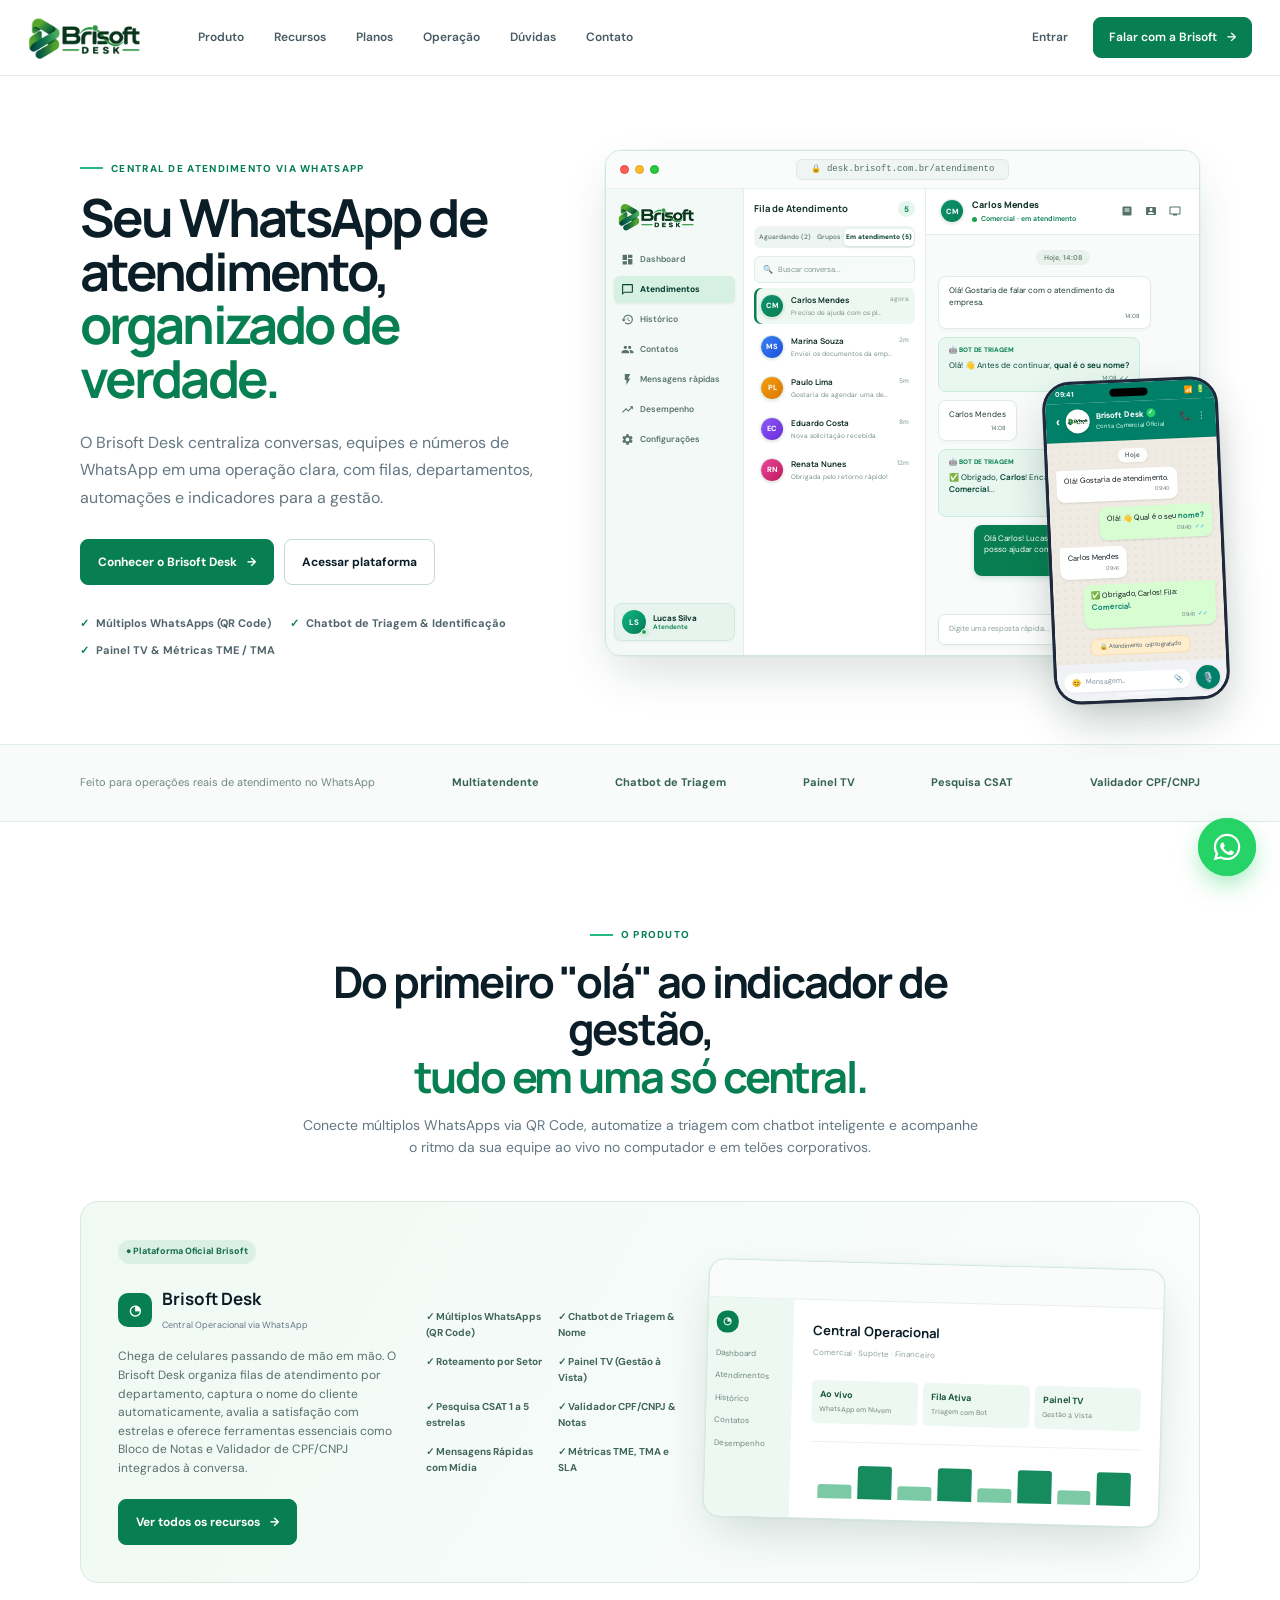
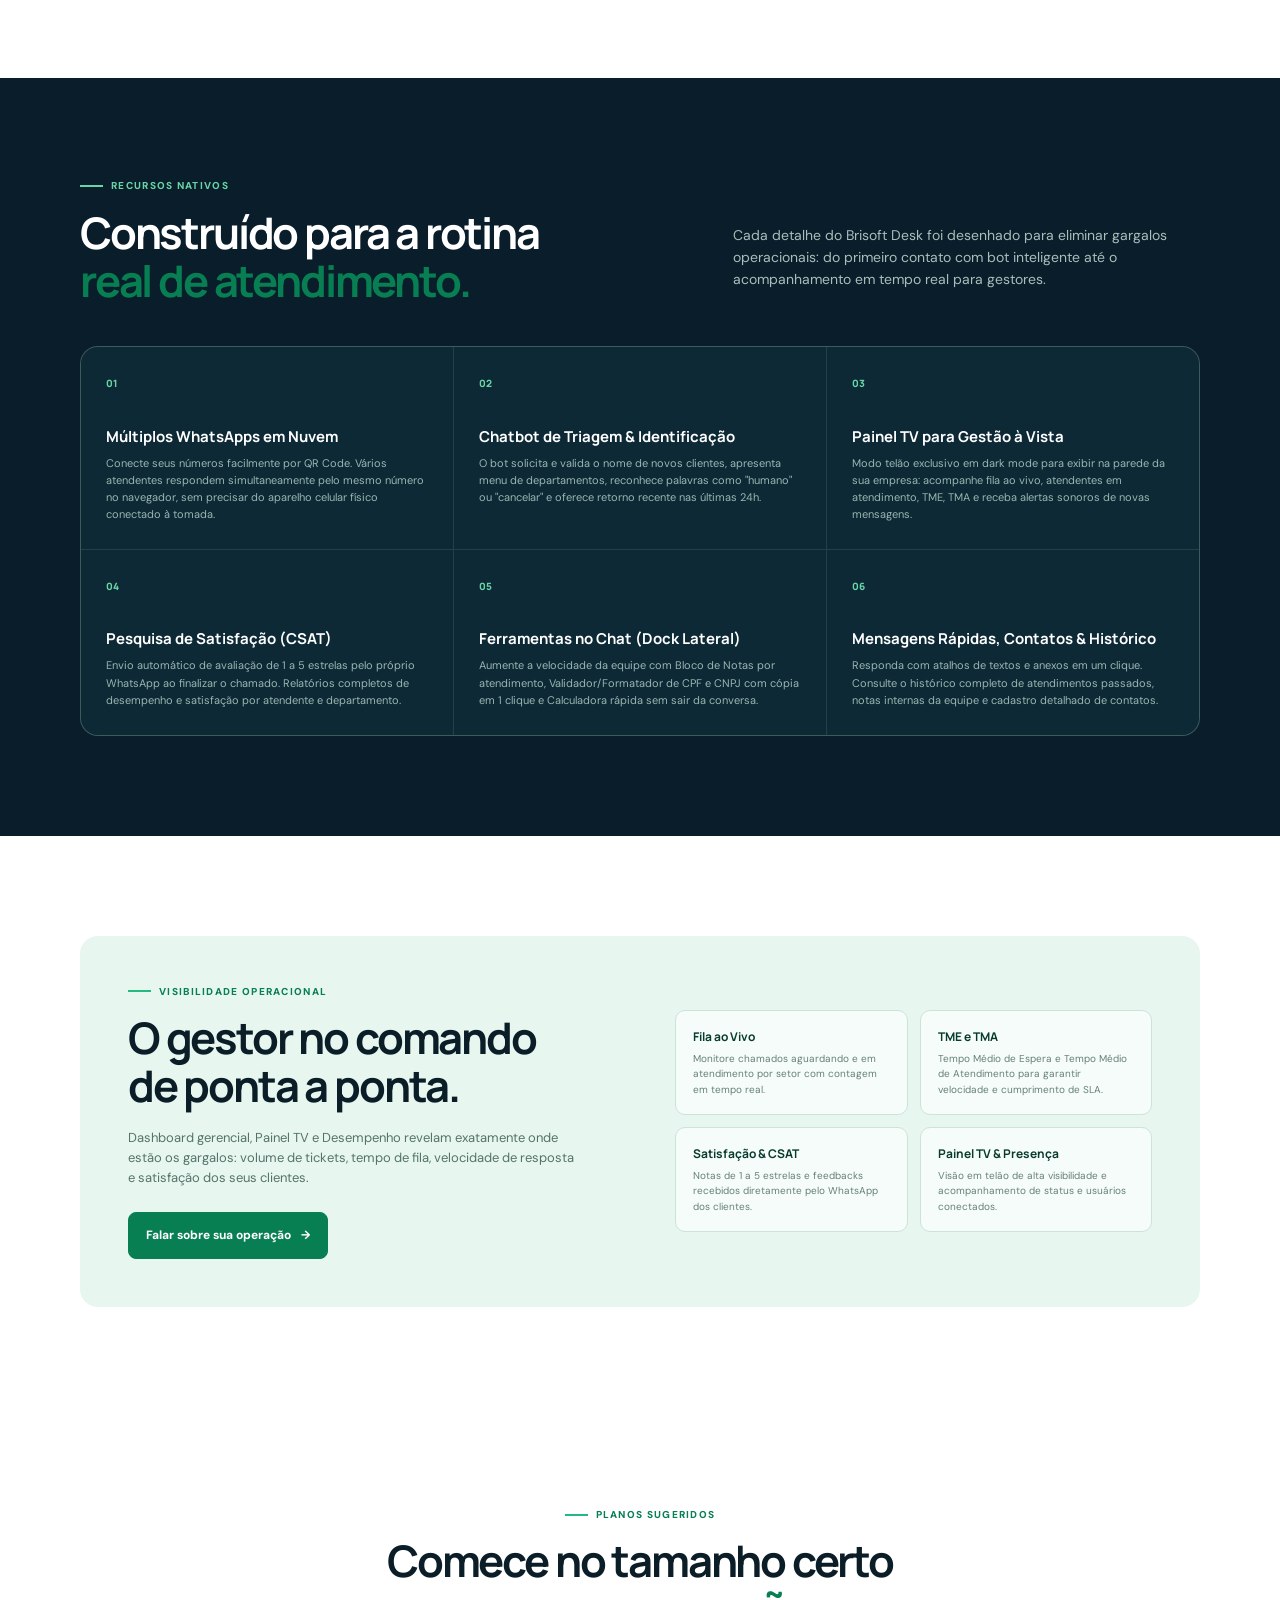
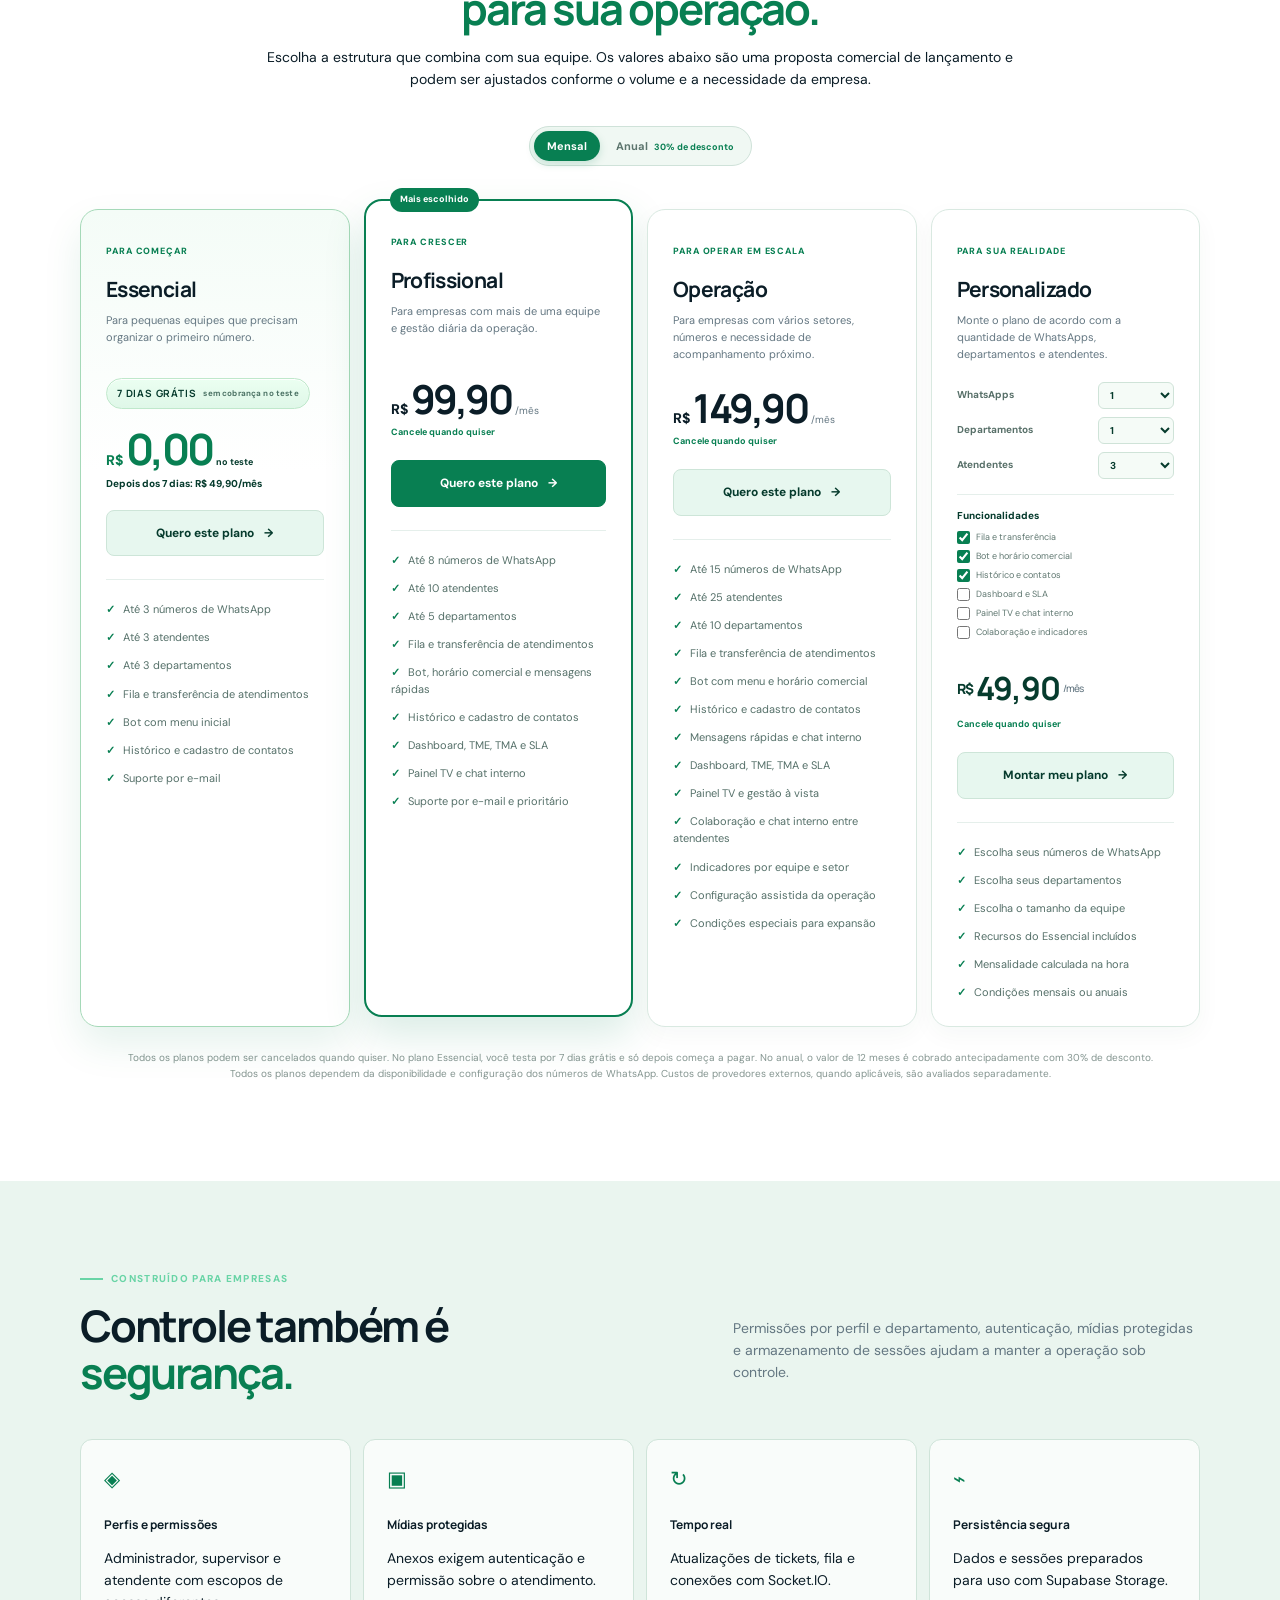
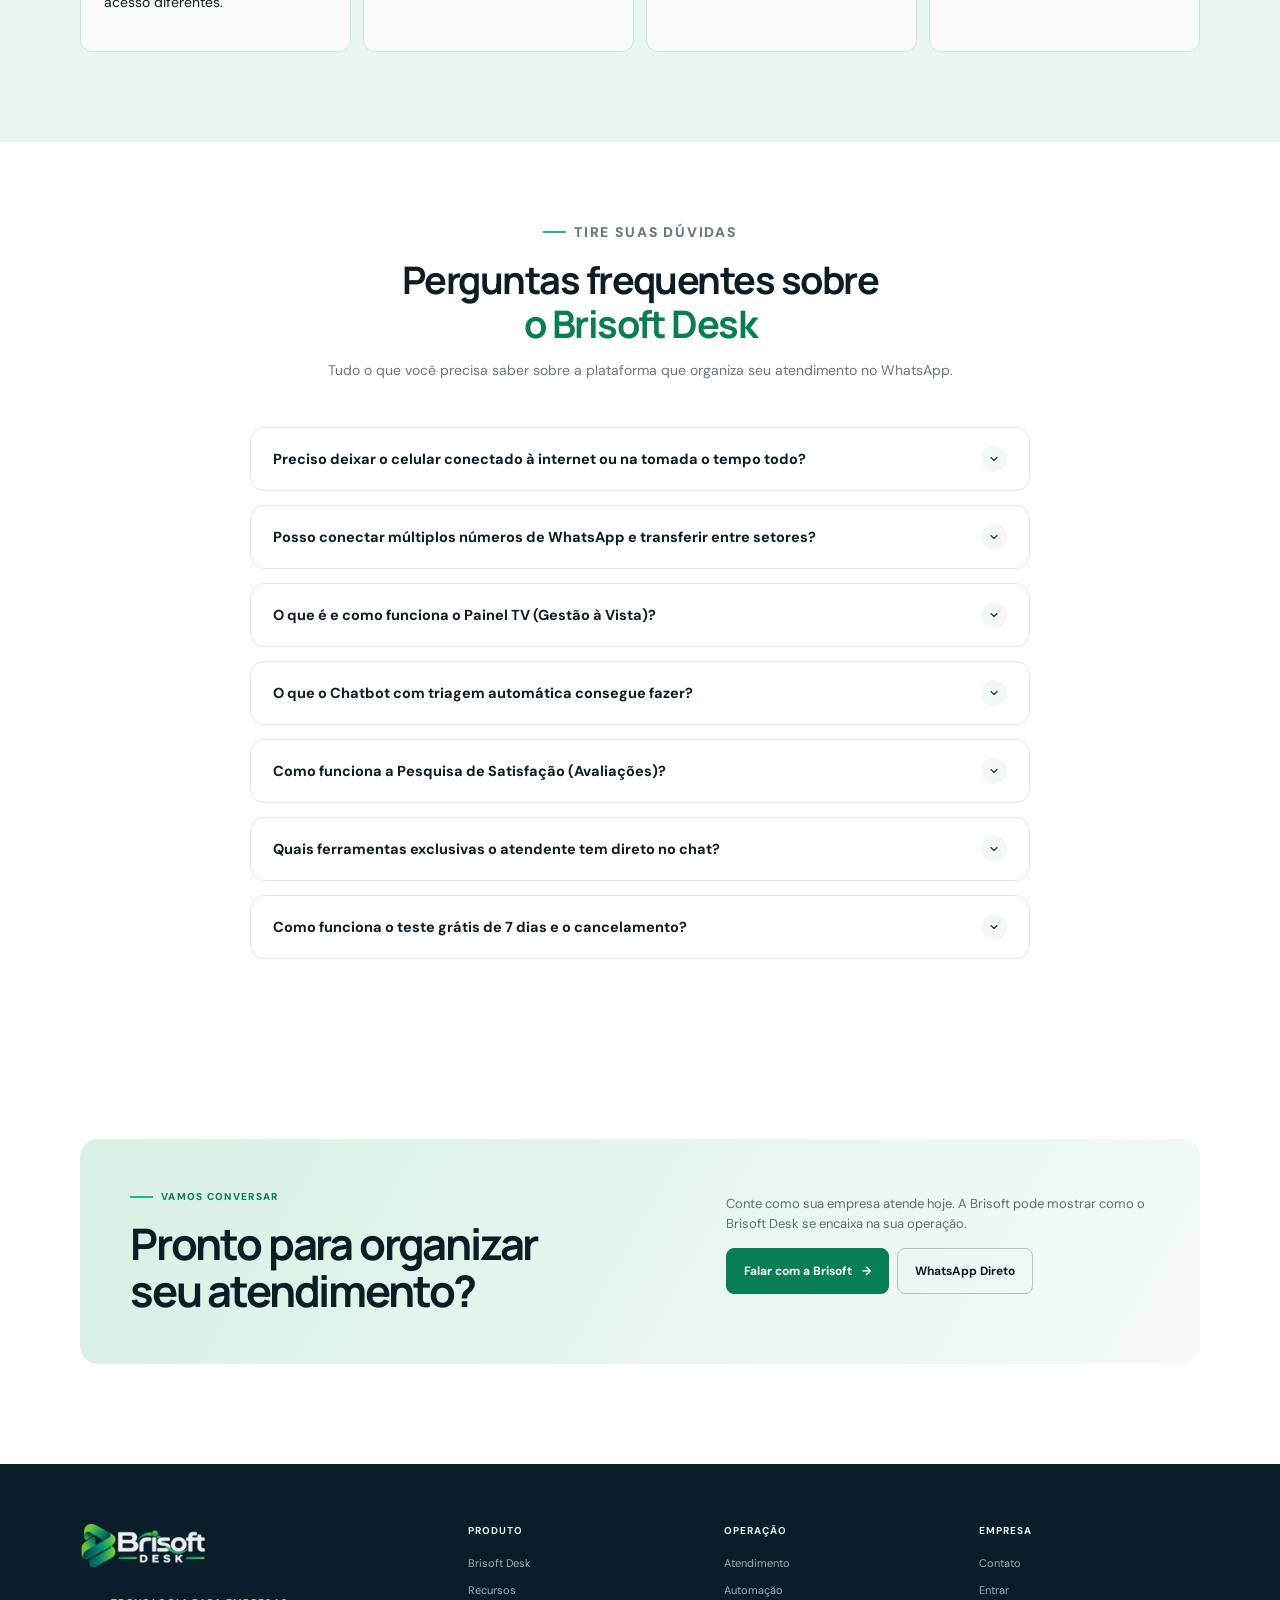
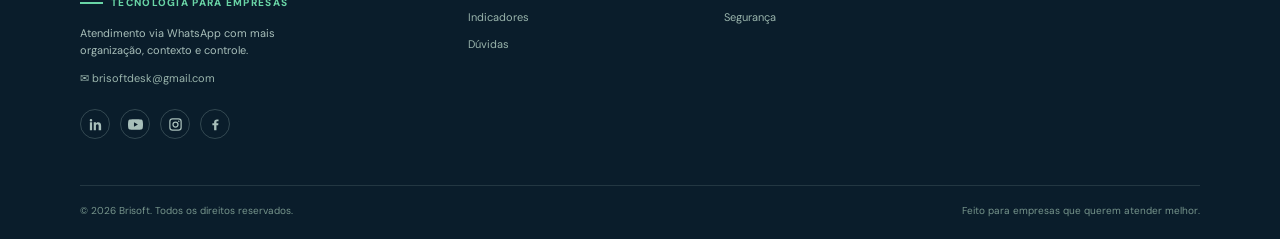
==== commit e0bed003: "fix: substitui imagens externas do Unsplash por avatares vetoriais em gradiente" ====
--- a/index.html
+++ b/index.html
@@ -137,7 +137,7 @@
         ><a href="#faq">Dúvidas</a><a href="#contato">Contato</a>
       </nav>
       <div class="header-actions">
-        <a class="login-link" href="https://desk.brisoft.com.br/login"
+        <a class="login-link" href="/login"
           >Entrar</a
         ><a class="button button-small" href="contato.html"
           >Falar com a Brisoft <span>→</span></a
@@ -162,7 +162,7 @@
               >Conhecer o Brisoft Desk <span>→</span></a
             ><a
               class="button button-outline"
-              href="https://desk.brisoft.com.br/login"
+              href="/login"
               >Acessar plataforma</a
             >
           </div>
@@ -252,12 +252,6 @@
                 </div>
                 <div class="sidebar-user">
                   <div class="user-avatar-wrap">
-                    <img
-                      src="https://images.unsplash.com/photo-1535713875002-d1d0cf377fde?auto=format&fit=crop&w=80&h=80&q=80"
-                      alt="Lucas Silva"
-                      class="user-avatar-photo"
-                      onerror="this.style.display='none'; this.nextElementSibling.style.display='grid';"
-                    />
                     <span class="user-avatar-fallback">LS</span>
                     <span class="user-status-dot"></span>
                   </div>
@@ -281,11 +275,6 @@
                 </div>
                 <div class="queue-chat active">
                   <div class="client-avatar">
-                    <img
-                      src="https://images.unsplash.com/photo-1507003211169-0a1dd7228f2d?auto=format&fit=crop&w=80&h=80&q=80"
-                      alt="Carlos Mendes"
-                      onerror="this.style.display='none'; this.nextElementSibling.style.display='grid';"
-                    />
                     <span class="avatar-fallback avatar-a">CM</span>
                   </div>
                   <span>
@@ -296,11 +285,6 @@
                 </div>
                 <div class="queue-chat">
                   <div class="client-avatar">
-                    <img
-                      src="https://images.unsplash.com/photo-1494790108377-be9c29b29330?auto=format&fit=crop&w=80&h=80&q=80"
-                      alt="Marina Souza"
-                      onerror="this.style.display='none'; this.nextElementSibling.style.display='grid';"
-                    />
                     <span class="avatar-fallback avatar-b">MS</span>
                   </div>
                   <span>
@@ -311,11 +295,6 @@
                 </div>
                 <div class="queue-chat">
                   <div class="client-avatar">
-                    <img
-                      src="https://images.unsplash.com/photo-1500648767791-00dcc994a43e?auto=format&fit=crop&w=80&h=80&q=80"
-                      alt="Paulo Lima"
-                      onerror="this.style.display='none'; this.nextElementSibling.style.display='grid';"
-                    />
                     <span class="avatar-fallback avatar-c">PL</span>
                   </div>
                   <span>
@@ -326,11 +305,6 @@
                 </div>
                 <div class="queue-chat">
                   <div class="client-avatar">
-                    <img
-                      src="https://images.unsplash.com/photo-1472099645785-5658abf4ff4e?auto=format&fit=crop&w=80&h=80&q=80"
-                      alt="Eduardo Costa"
-                      onerror="this.style.display='none'; this.nextElementSibling.style.display='grid';"
-                    />
                     <span class="avatar-fallback avatar-d">EC</span>
                   </div>
                   <span>
@@ -341,11 +315,6 @@
                 </div>
                 <div class="queue-chat">
                   <div class="client-avatar">
-                    <img
-                      src="https://images.unsplash.com/photo-1573496359142-b8d87734a5a2?auto=format&fit=crop&w=80&h=80&q=80"
-                      alt="Renata Nunes"
-                      onerror="this.style.display='none'; this.nextElementSibling.style.display='grid';"
-                    />
                     <span class="avatar-fallback avatar-e">RN</span>
                   </div>
                   <span>
@@ -359,11 +328,6 @@
                 <div class="chat-contact-header">
                   <div class="chat-contact-profile">
                     <div class="client-avatar">
-                      <img
-                        src="https://images.unsplash.com/photo-1507003211169-0a1dd7228f2d?auto=format&fit=crop&w=80&h=80&q=80"
-                        alt="Carlos Mendes"
-                        onerror="this.style.display='none'; this.nextElementSibling.style.display='grid';"
-                      />
                       <span class="avatar-fallback avatar-a">CM</span>
                     </div>
                     <div>
@@ -1144,7 +1108,7 @@
         <div>
           <h4>EMPRESA</h4>
           <a href="contato.html">Contato</a
-          ><a href="https://desk.brisoft.com.br/login">Entrar</a>
+          ><a href="/login">Entrar</a>
         </div>
       </div>
       <div class="footer-bottom section-shell">
--- a/assets/css/styles.css
+++ b/assets/css/styles.css
@@ -616,8 +616,9 @@
   color: #fff;
   font-size: 8px;
   font-weight: 800;
-  display: none;
-  place-items: center;
+  display: flex;
+  align-items: center;
+  justify-content: center;
 }
 .user-status-dot {
   position: absolute;
@@ -731,11 +732,13 @@
 .client-avatar .avatar-fallback {
   width: 100%;
   height: 100%;
-  display: none;
-  place-items: center;
+  display: flex;
+  align-items: center;
+  justify-content: center;
   color: #fff;
-  font-size: 7px;
-  font-weight: 800;
+  font-size: 7.5px;
+  font-weight: 800;
+  letter-spacing: 0.02em;
 }
 .queue-search {
   overflow: hidden;
@@ -780,12 +783,12 @@
   font-style: normal;
   font-weight: 800;
 }
-.avatar-a { background: #0d9270; }
-.avatar-b { background: #3177c9; }
-.avatar-c { background: #e68137; }
-.avatar-d { background: #7758c8; }
-.avatar-e { background: #df5970; }
-.avatar-f { background: #5d8b83; }
+.avatar-a { background: linear-gradient(135deg, #0d9270, #087f52); }
+.avatar-b { background: linear-gradient(135deg, #3b82f6, #1d4ed8); }
+.avatar-c { background: linear-gradient(135deg, #f59e0b, #d97706); }
+.avatar-d { background: linear-gradient(135deg, #8b5cf6, #6d28d9); }
+.avatar-e { background: linear-gradient(135deg, #ec4899, #be185d); }
+.avatar-f { background: linear-gradient(135deg, #14b8a6, #0f766e); }
 .queue-chat > span {
   min-width: 0;
   flex: 1;
